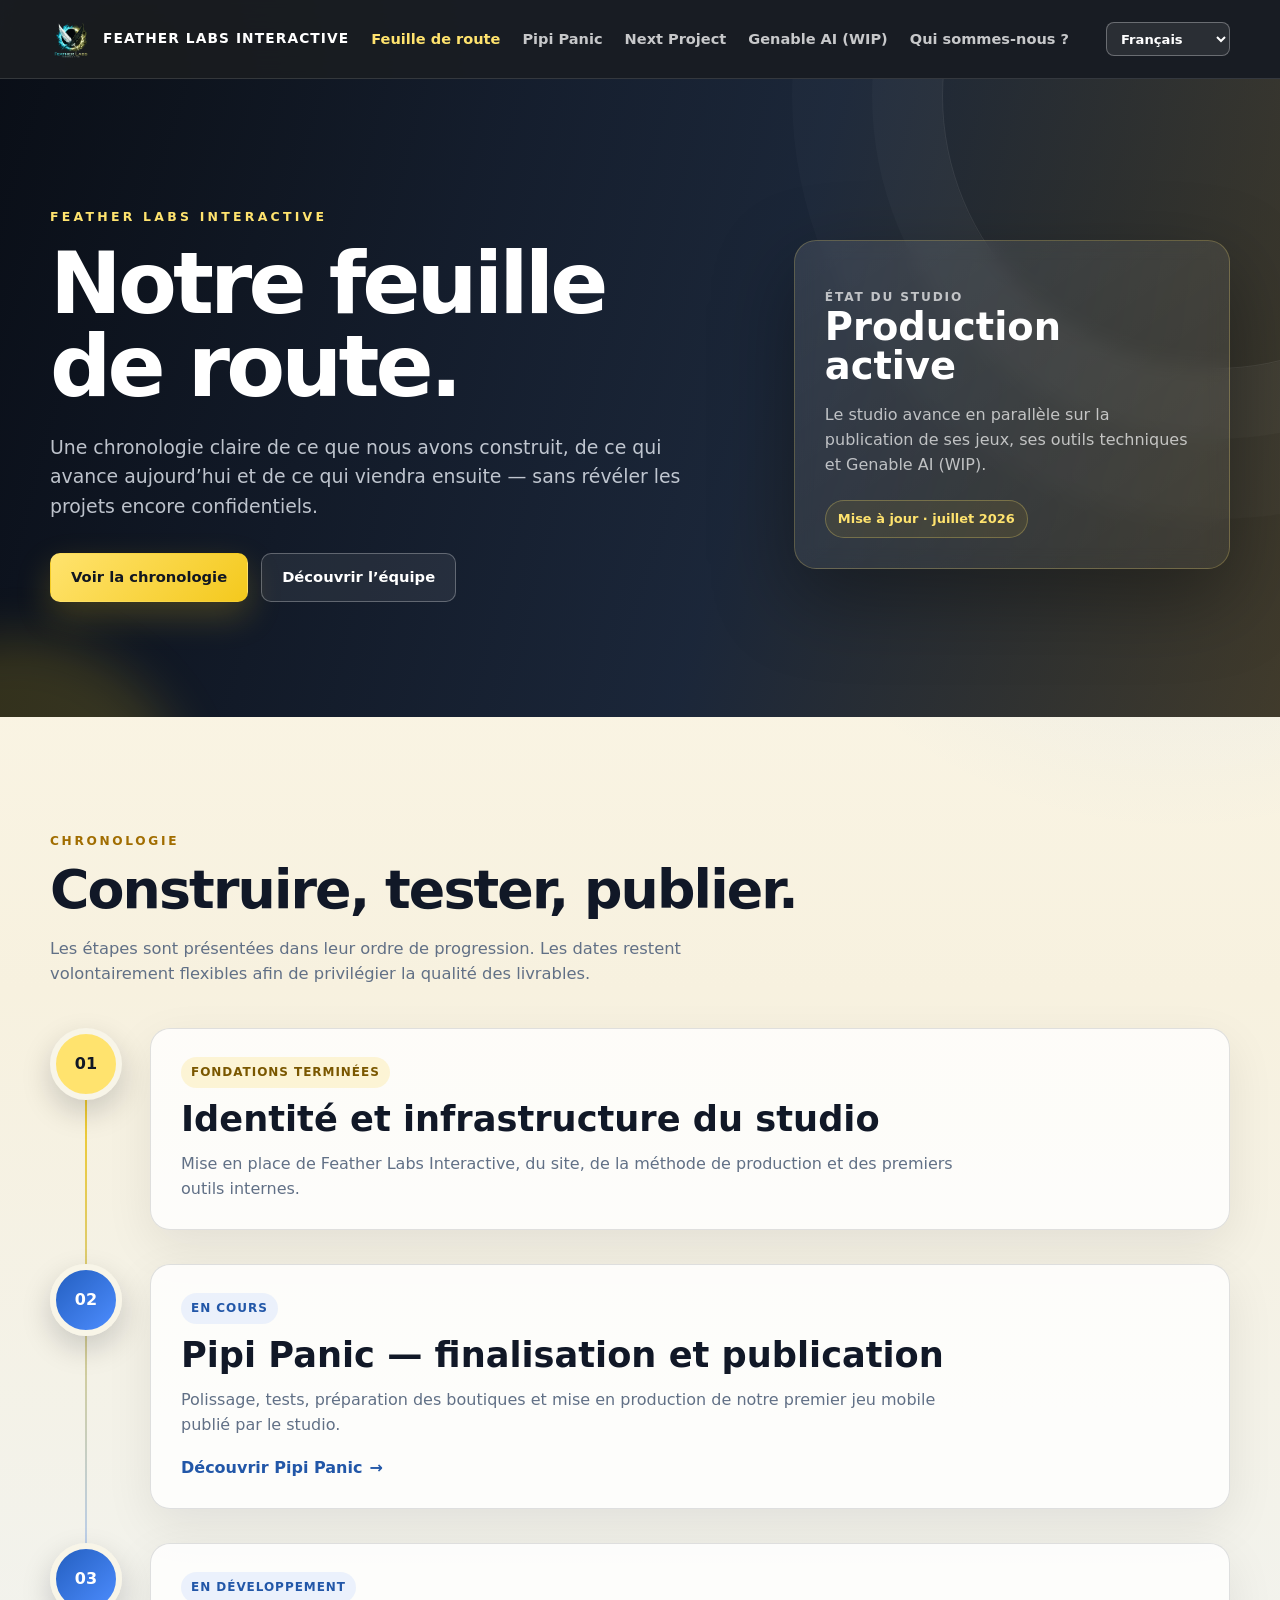
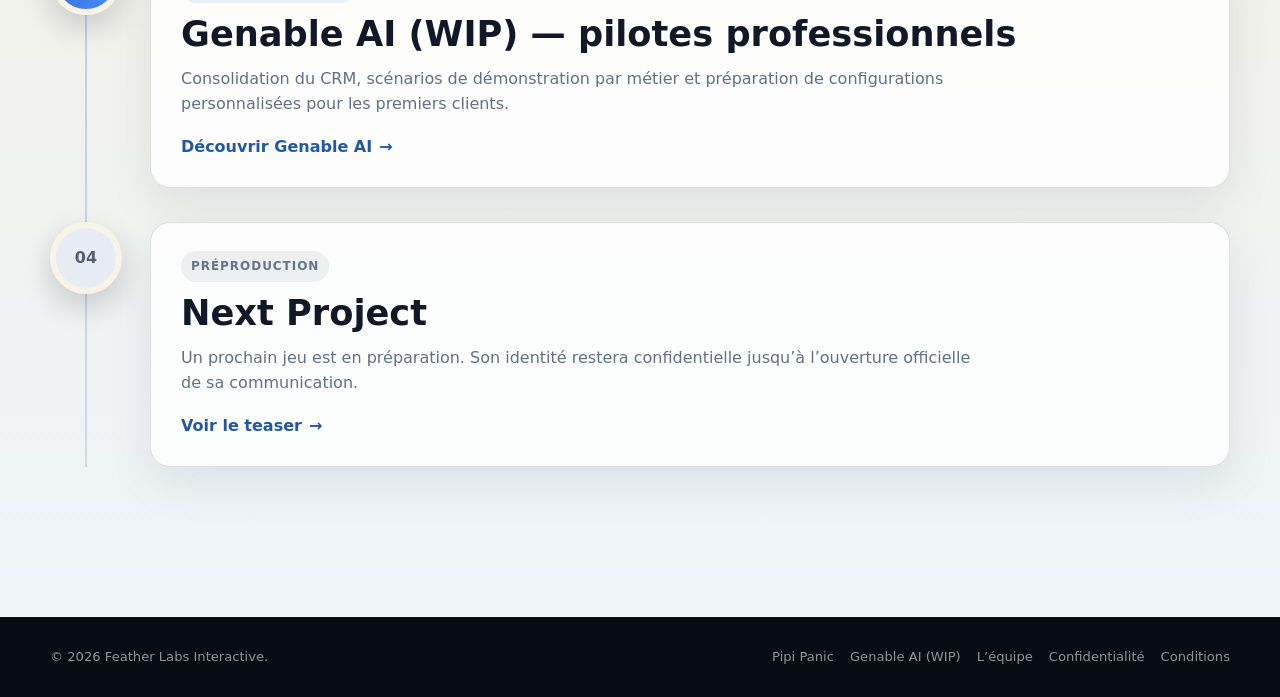
==== index.html @ cbb8f9db "- Update Genable demo - Update website - Add new page" ====
<!DOCTYPE html>
<html lang="fr">
<head>
  <meta charset="utf-8"/>
  <meta name="viewport" content="width=device-width, initial-scale=1"/>
  <meta name="theme-color" content="#070b14"/>
  <meta name="description" content="La feuille de route de Feather Labs Interactive : projets publiés, travaux en cours et prochaines étapes."/>
  <title>Feuille de route — Feather Labs Interactive</title>
  <link rel="stylesheet" href="studio-pages.css"/>
</head>
<body data-page="roadmap">
<header class="site-header">
  <div class="container header-inner">
    <a class="brand" href="index.html" aria-label="Feather Labs Interactive — accueil">
      <img class="brand-mark" src="assets/feather-labs/brand-mark.webp" alt=""/>
      <span>Feather Labs Interactive</span>
    </a>
    <nav class="nav" aria-label="Navigation principale">
  <a href="index.html" data-nav-roadmap aria-current="page">Feuille de route</a>
  <a href="pipi-panic.html#pipi-panic">Pipi Panic</a>
  <a href="next-project.html" data-nav-project>Next Project</a>
  <a href="genable-ai.html" data-nav-genable>Genable AI (WIP)</a>
  <a href="about.html" data-nav-team>Qui sommes-nous ?</a>
</nav>
  </div>
</header>
<main>
  <section class="page-hero roadmap-hero">
    <div class="container hero-layout">
      <div>
        <p class="eyebrow" data-i18n="kicker">Feather Labs Interactive</p>
        <h1 data-i18n="heroTitle">Notre feuille de route.</h1>
        <p class="hero-copy" data-i18n="heroCopy">Une chronologie claire de ce que nous avons construit, de ce qui avance aujourd’hui et de ce qui viendra ensuite — sans révéler les projets encore confidentiels.</p>
        <div class="hero-actions">
          <a class="button button-primary" href="#chronologie" data-i18n="viewTimeline">Voir la chronologie</a>
          <a class="button button-secondary" href="about.html" data-i18n="meetTeam">Découvrir l’équipe</a>
        </div>
      </div>
      <aside class="hero-panel roadmap-summary">
        <p class="hero-panel-label" data-i18n="statusLabel">État du studio</p>
        <strong data-i18n="statusTitle">Production active</strong>
        <p data-i18n="statusCopy">Le studio avance en parallèle sur la publication de ses jeux, ses outils techniques et Genable AI (WIP).</p>
        <span class="hero-badge" data-i18n="updated">Mise à jour · juillet 2026</span>
      </aside>
    </div>
  </section>

  <section class="section" id="chronologie">
    <div class="container">
      <div class="section-heading">
        <p class="section-kicker" data-i18n="timelineKicker">Chronologie</p>
        <h2 class="section-title" data-i18n="timelineTitle">Construire, tester, publier.</h2>
        <p class="section-text" data-i18n="timelineIntro">Les étapes sont présentées dans leur ordre de progression. Les dates restent volontairement flexibles afin de privilégier la qualité des livrables.</p>
      </div>
      <ol class="roadmap-timeline">
        <li class="roadmap-item is-complete">
          <div class="roadmap-marker" aria-hidden="true"><span>01</span></div>
          <article class="roadmap-card">
            <span class="roadmap-status" data-i18n="phase1Status">Fondations terminées</span>
            <h3 data-i18n="phase1Title">Identité et infrastructure du studio</h3>
            <p data-i18n="phase1Copy">Mise en place de Feather Labs Interactive, du site, de la méthode de production et des premiers outils internes.</p>
          </article>
        </li>
        <li class="roadmap-item is-active">
          <div class="roadmap-marker" aria-hidden="true"><span>02</span></div>
          <article class="roadmap-card">
            <span class="roadmap-status" data-i18n="phase2Status">En cours</span>
            <h3 data-i18n="phase2Title">Pipi Panic — finalisation et publication</h3>
            <p data-i18n="phase2Copy">Polissage, tests, préparation des boutiques et mise en production de notre premier jeu mobile publié par le studio.</p>
            <a class="roadmap-link" href="pipi-panic.html" data-i18n="discoverPipi">Découvrir Pipi Panic</a>
          </article>
        </li>
        <li class="roadmap-item is-active">
          <div class="roadmap-marker" aria-hidden="true"><span>03</span></div>
          <article class="roadmap-card">
            <span class="roadmap-status" data-i18n="phase3Status">En développement</span>
            <h3 data-i18n="phase3Title">Genable AI (WIP) — pilotes professionnels</h3>
            <p data-i18n="phase3Copy">Consolidation du CRM, scénarios de démonstration par métier et préparation de configurations personnalisées pour les premiers clients.</p>
            <a class="roadmap-link" href="genable-ai.html" data-i18n="discoverGenable">Découvrir Genable AI</a>
          </article>
        </li>
        <li class="roadmap-item is-planned">
          <div class="roadmap-marker" aria-hidden="true"><span>04</span></div>
          <article class="roadmap-card">
            <span class="roadmap-status" data-i18n="phase4Status">Préproduction</span>
            <h3 data-i18n="phase4Title">Next Project</h3>
            <p data-i18n="phase4Copy">Un prochain jeu est en préparation. Son identité restera confidentielle jusqu’à l’ouverture officielle de sa communication.</p>
            <a class="roadmap-link" href="next-project.html" data-i18n="seeTeaser">Voir le teaser</a>
          </article>
        </li>
      </ol>
    </div>
  </section>
</main>
<footer class="site-footer">
  <div class="container footer-inner">
    <p>© 2026 Feather Labs Interactive.</p>
    <nav class="footer-links" aria-label="Navigation de pied de page">
      <a href="pipi-panic.html">Pipi Panic</a>
      <a href="genable-ai.html">Genable AI (WIP)</a>
      <a href="about.html" data-i18n="team">L’équipe</a>
      <a href="privacy.html" data-i18n="privacy">Confidentialité</a>
      <a href="terms.html" data-i18n="terms">Conditions</a>
    </nav>
  </div>
</footer>
<script defer src="translations-base.js?v=20260720-roadmap-v1"></script>
<script defer src="translations-pages.js?v=20260720-roadmap-v1"></script>
<script defer src="i18n.js?v=20260720-roadmap-v1"></script>
</body>
</html>
---- studio-pages.css ----
:root {
  --ink: #111827;
  --ink-deep: #070b14;
  --paper: #f8f5e8;
  --cream: #fffaf0;
  --yellow: #f4c91d;
  --yellow-light: #ffe36e;
  --blue: #4d8dff;
  --blue-light: #8bbaff;
  --muted: #617086;
  --line: rgba(16, 23, 37, .13);
  --shadow: 0 24px 70px rgba(6, 12, 26, .16);
}

* { box-sizing: border-box; }
html { scroll-behavior: smooth; }
body {
  margin: 0;
  color: var(--ink);
  background:
    radial-gradient(circle at 10% 3%, rgba(255, 227, 110, .58), transparent 23rem),
    radial-gradient(circle at 92% 16%, rgba(77, 141, 255, .13), transparent 29rem),
    linear-gradient(180deg, #fffbed 0%, #f7f1df 43%, #edf4fb 100%);
  font-family: Inter, ui-sans-serif, system-ui, -apple-system, BlinkMacSystemFont, "Segoe UI", sans-serif;
  line-height: 1.55;
}
img { display: block; max-width: 100%; }
a { color: inherit; text-decoration: none; }
button, input, textarea { font: inherit; }
.container { width: min(1180px, calc(100% - 40px)); margin: 0 auto; }

.site-header {
  position: sticky;
  top: 0;
  z-index: 30;
  border-bottom: 1px solid rgba(255,255,255,.12);
  background: rgba(7, 11, 20, .93);
  backdrop-filter: blur(16px);
}
.header-inner {
  display: flex;
  align-items: center;
  justify-content: space-between;
  min-height: 78px;
  gap: 22px;
}
.brand {
  display: inline-flex;
  align-items: center;
  gap: 11px;
  flex: 0 0 auto;
  color: #fff;
  font-size: .86rem;
  font-weight: 850;
  letter-spacing: .08em;
  text-transform: uppercase;
}
.brand-mark { width: 42px; height: 42px; object-fit: contain; }
.nav {
  display: flex;
  align-items: center;
  justify-content: flex-end;
  gap: 22px;
  color: rgba(255,255,255,.76);
  font-size: .91rem;
  font-weight: 730;
}
.nav a { transition: color .18s ease; }
.nav a:hover, .nav a[aria-current="page"] { color: var(--yellow-light); }

.page-hero {
  position: relative;
  overflow: hidden;
  padding: clamp(78px, 10vw, 142px) 0 clamp(72px, 9vw, 120px);
  color: #fff;
  background:
    linear-gradient(100deg, rgba(7,11,20,.98), rgba(7,11,20,.84) 54%, rgba(15,28,54,.78)),
    radial-gradient(circle at 74% 35%, rgba(77,141,255,.32), transparent 31rem);
}
.page-hero::before,
.page-hero::after {
  position: absolute;
  content: "";
  border-radius: 50%;
  pointer-events: none;
}
.page-hero::before {
  width: 34rem;
  height: 34rem;
  right: -13rem;
  top: -16rem;
  border: 1px solid rgba(255,255,255,.09);
  box-shadow: 0 0 0 70px rgba(255,255,255,.025), 0 0 0 150px rgba(255,255,255,.018);
}
.page-hero::after {
  width: 22rem;
  height: 22rem;
  left: -10rem;
  bottom: -17rem;
  background: rgba(244,201,29,.17);
  filter: blur(25px);
}
.hero-layout {
  position: relative;
  z-index: 1;
  display: grid;
  grid-template-columns: minmax(0, 1.08fr) minmax(300px, .72fr);
  align-items: center;
  gap: clamp(38px, 7vw, 92px);
}
.eyebrow {
  margin: 0 0 16px;
  color: var(--yellow-light);
  font-size: .78rem;
  font-weight: 850;
  letter-spacing: .26em;
  text-transform: uppercase;
}
.page-hero h1 {
  max-width: 820px;
  margin: 0;
  font-size: clamp(2.8rem, 6.7vw, 6.4rem);
  font-weight: 900;
  line-height: .96;
  letter-spacing: -.045em;
}
.hero-copy {
  max-width: 720px;
  margin: 26px 0 0;
  color: rgba(242,247,255,.77);
  font-size: clamp(1rem, 1.8vw, 1.18rem);
}
.hero-actions { display: flex; flex-wrap: wrap; gap: 13px; margin-top: 32px; }
.button {
  display: inline-flex;
  align-items: center;
  justify-content: center;
  gap: 9px;
  min-height: 48px;
  padding: 12px 20px;
  border: 1px solid transparent;
  border-radius: 10px;
  font-size: .92rem;
  font-weight: 820;
  transition: transform .18s ease, border-color .18s ease, background .18s ease;
}
.button:hover { transform: translateY(-2px); }
.button-primary { color: #121721; background: linear-gradient(135deg, var(--yellow-light), var(--yellow)); box-shadow: 0 14px 34px rgba(244,201,29,.22); }
.button-secondary { color: #fff; border-color: rgba(255,255,255,.28); background: rgba(255,255,255,.07); }
.hero-panel {
  position: relative;
  padding: 30px;
  border: 1px solid rgba(255,255,255,.16);
  border-radius: 22px;
  background: linear-gradient(145deg, rgba(255,255,255,.105), rgba(255,255,255,.035));
  box-shadow: 0 28px 80px rgba(0,0,0,.34);
  backdrop-filter: blur(10px);
}
.hero-panel-label { margin: 0 0 10px; color: rgba(255,255,255,.58); font-size: .76rem; font-weight: 800; letter-spacing: .15em; text-transform: uppercase; }
.hero-panel strong { display: block; font-size: clamp(1.65rem, 3vw, 2.6rem); line-height: 1.04; }
.hero-panel p { margin: 17px 0 0; color: rgba(255,255,255,.69); }
.hero-badge {
  display: inline-flex;
  align-items: center;
  gap: 8px;
  margin-top: 22px;
  padding: 8px 12px;
  border: 1px solid rgba(255,227,110,.27);
  border-radius: 999px;
  color: var(--yellow-light);
  background: rgba(244,201,29,.08);
  font-size: .81rem;
  font-weight: 800;
}

.section { padding: clamp(70px, 9vw, 118px) 0; }
.section-compact { padding: clamp(58px, 7vw, 88px) 0; }
.section-dark { color: #fff; background: var(--ink-deep); }
.section-blue { color: #fff; background: linear-gradient(135deg, #091329, #102b56); }
.section-heading { max-width: 760px; margin-bottom: 42px; }
.section-kicker { margin: 0 0 12px; color: #a16d00; font-size: .76rem; font-weight: 850; letter-spacing: .22em; text-transform: uppercase; }
.section-dark .section-kicker, .section-blue .section-kicker { color: var(--yellow-light); }
.section-title { margin: 0; font-size: clamp(2rem, 4.2vw, 4rem); line-height: 1.02; letter-spacing: -.035em; }
.section-text { max-width: 720px; margin: 18px 0 0; color: var(--muted); font-size: 1.02rem; }
.section-dark .section-text, .section-blue .section-text { color: rgba(238,245,255,.68); }

.people-grid { display: grid; grid-template-columns: repeat(2, minmax(0,1fr)); gap: 24px; }
.person-card {
  position: relative;
  overflow: hidden;
  min-height: 480px;
  padding: clamp(28px, 4vw, 44px);
  border: 1px solid var(--line);
  border-radius: 22px;
  background: rgba(255,255,255,.77);
  box-shadow: var(--shadow);
}
.person-card::after {
  position: absolute;
  right: -70px;
  bottom: -90px;
  width: 230px;
  height: 230px;
  content: "";
  border-radius: 50%;
  background: radial-gradient(circle, rgba(77,141,255,.18), transparent 68%);
}
.person-card:nth-child(2)::after { background: radial-gradient(circle, rgba(244,201,29,.24), transparent 68%); }
.person-monogram {
  display: grid;
  place-items: center;
  width: 82px;
  height: 82px;
  margin-bottom: 30px;
  border-radius: 22px;
  color: #fff;
  background: linear-gradient(135deg, #101725, #345aa1);
  box-shadow: 0 16px 38px rgba(16,23,37,.22);
  font-size: 2.1rem;
  font-weight: 900;
}
.person-card:nth-child(2) .person-monogram { color: #111827; background: linear-gradient(135deg, #ffe77f, #f4c91d); }
.person-role { margin: 0 0 10px; color: #66758d; font-size: .78rem; font-weight: 850; letter-spacing: .15em; text-transform: uppercase; }
.person-card h2 { margin: 0; font-size: clamp(2rem, 4vw, 3.2rem); line-height: 1; }
.person-card > p:not(.person-role) { position: relative; z-index: 1; margin: 21px 0 0; color: #526076; }
.tag-list { position: relative; z-index: 1; display: flex; flex-wrap: wrap; gap: 8px; margin: 26px 0 0; padding: 0; list-style: none; }
.tag-list li { padding: 7px 10px; border: 1px solid rgba(16,23,37,.11); border-radius: 999px; background: rgba(255,255,255,.72); font-size: .78rem; font-weight: 760; }
.social-row { position: absolute; z-index: 2; right: 38px; bottom: 38px; left: 38px; display: flex; flex-wrap: wrap; gap: 9px; }
.social-link { padding: 8px 11px; border: 1px solid rgba(16,23,37,.13); border-radius: 9px; background: rgba(255,255,255,.76); font-size: .78rem; font-weight: 780; transition: transform .18s ease, background .18s ease; }
.social-link:hover { transform: translateY(-2px); background: #fff; }

.value-grid, .feature-grid { display: grid; grid-template-columns: repeat(3, minmax(0,1fr)); gap: 18px; }
.value-card, .feature-card {
  padding: 26px;
  border: 1px solid rgba(255,255,255,.11);
  border-radius: 17px;
  background: rgba(255,255,255,.055);
}
.value-index, .feature-icon {
  display: inline-grid;
  place-items: center;
  width: 40px;
  height: 40px;
  margin-bottom: 18px;
  border-radius: 11px;
  color: var(--yellow-light);
  background: rgba(244,201,29,.1);
  font-weight: 900;
}
.value-card h3, .feature-card h3 { margin: 0 0 10px; font-size: 1.13rem; }
.value-card p, .feature-card p { margin: 0; color: rgba(238,245,255,.65); font-size: .92rem; }

.genable-hero {
  background:
    linear-gradient(105deg, rgba(5,12,27,.98), rgba(8,23,49,.93) 58%, rgba(8,29,63,.86)),
    radial-gradient(circle at 78% 36%, rgba(67,139,255,.45), transparent 32rem);
}
.genable-mark { display: inline-flex; align-items: center; gap: 10px; margin-bottom: 20px; color: #b7d4ff; font-size: .88rem; font-weight: 850; letter-spacing: .12em; text-transform: uppercase; }
.genable-mark svg { width: 26px; height: 26px; }
.price-panel { border-color: rgba(117,174,255,.29); background: linear-gradient(145deg, rgba(54,116,221,.18), rgba(255,255,255,.04)); }
.price-panel .price { display: block; margin-top: 8px; color: #fff; font-size: clamp(2.5rem, 5vw, 4.7rem); font-weight: 900; line-height: .95; }
.price-panel .price small { font-size: .28em; color: rgba(255,255,255,.58); letter-spacing: .05em; text-transform: uppercase; }
.feature-grid { grid-template-columns: repeat(3, minmax(0,1fr)); }
.feature-card { color: var(--ink); border-color: var(--line); background: rgba(255,255,255,.79); box-shadow: 0 16px 45px rgba(7,13,28,.08); }
.feature-card .feature-icon { color: #2257a8; background: rgba(77,141,255,.1); }
.feature-card p { color: var(--muted); }
.process-grid { display: grid; grid-template-columns: repeat(3,minmax(0,1fr)); gap: 18px; counter-reset: process; }
.process-step { position: relative; padding: 28px; border: 1px solid rgba(255,255,255,.12); border-radius: 17px; background: rgba(255,255,255,.055); counter-increment: process; }
.process-step::before { content: "0" counter(process); display: block; margin-bottom: 24px; color: var(--yellow-light); font-size: 1.6rem; font-weight: 900; }
.process-step h3 { margin: 0 0 9px; }
.process-step p { margin: 0; color: rgba(238,245,255,.66); }
.access-box { display: grid; grid-template-columns: 1fr auto; align-items: center; gap: 36px; padding: clamp(30px,5vw,58px); border: 1px solid rgba(20,56,111,.18); border-radius: 24px; background: linear-gradient(135deg, rgba(255,255,255,.86), rgba(235,243,255,.76)); box-shadow: var(--shadow); }
.access-box h2 { margin: 0; font-size: clamp(2rem,4vw,3.7rem); line-height: 1; }
.access-box p { max-width: 690px; margin: 16px 0 0; color: var(--muted); }
.access-actions { display: flex; flex-direction: column; gap: 10px; min-width: 210px; }
.access-actions .button-secondary { color: var(--ink); border-color: rgba(16,23,37,.18); background: rgba(255,255,255,.56); }

.site-footer { padding: 30px 0; color: rgba(255,255,255,.56); background: #070b14; font-size: .82rem; }
.footer-inner { display: flex; align-items: center; justify-content: space-between; gap: 20px; }
.footer-inner p { margin: 0; }
.footer-links { display: flex; flex-wrap: wrap; gap: 16px; }
.footer-links a:hover { color: #fff; }
.sr-only { position: absolute; width: 1px; height: 1px; padding: 0; margin: -1px; overflow: hidden; clip: rect(0,0,0,0); white-space: nowrap; border: 0; }

@media (max-width: 980px) {
  .nav { gap: 15px; font-size: .82rem; }
  .hero-layout { grid-template-columns: 1fr; }
  .hero-panel { max-width: 630px; }
  .value-grid, .feature-grid, .process-grid { grid-template-columns: repeat(2,minmax(0,1fr)); }
  .access-box { grid-template-columns: 1fr; }
  .access-actions { flex-direction: row; min-width: 0; }
}
@media (max-width: 760px) {
  .nav { display: none; }
  .people-grid { grid-template-columns: 1fr; }
  .person-card { min-height: 455px; }
  .value-grid, .feature-grid, .process-grid { grid-template-columns: 1fr; }
  .footer-inner { align-items: flex-start; flex-direction: column; }
}
@media (max-width: 540px) {
  .container { width: min(100% - 28px, 1180px); }
  .header-inner { min-height: 70px; }
  .brand { font-size: .7rem; }
  .brand-mark { width: 36px; height: 36px; }
  .page-hero { padding-top: 68px; }
  .page-hero h1 { font-size: clamp(2.45rem, 14vw, 4.2rem); }
  .hero-actions, .access-actions { flex-direction: column; align-items: stretch; }
  .button { width: 100%; }
  .person-card { padding: 26px 22px 130px; }
  .social-row { right: 22px; bottom: 25px; left: 22px; }
}


/* Roadmap, team avatars and demo presets — July 2026 */
.roadmap-hero {
  background:
    linear-gradient(105deg, rgba(5,10,20,.98), rgba(8,21,43,.92) 58%, rgba(30,24,9,.84)),
    radial-gradient(circle at 80% 34%, rgba(244,201,29,.24), transparent 32rem);
}
.roadmap-summary { border-color: rgba(255,227,110,.24); }
.roadmap-timeline { position: relative; display: grid; gap: 0; margin: 0; padding: 0; list-style: none; }
.roadmap-timeline::before { position: absolute; top: 34px; bottom: 34px; left: 35px; width: 2px; content: ""; background: linear-gradient(var(--yellow), rgba(77,141,255,.35), rgba(16,23,37,.12)); }
.roadmap-item { position: relative; display: grid; grid-template-columns: 72px minmax(0,1fr); gap: 28px; padding: 0 0 34px; }
.roadmap-marker { position: relative; z-index: 2; display: grid; place-items: center; width: 72px; height: 72px; border: 6px solid var(--paper); border-radius: 50%; color: #fff; background: #1c2d4a; box-shadow: 0 12px 30px rgba(7,13,28,.18); font-weight: 900; }
.roadmap-item.is-complete .roadmap-marker { color: #101725; background: var(--yellow-light); }
.roadmap-item.is-active .roadmap-marker { background: linear-gradient(135deg, #245fc0, #4d8dff); }
.roadmap-item.is-planned .roadmap-marker { color: #526076; background: #e8edf5; }
.roadmap-card { padding: 28px 30px; border: 1px solid var(--line); border-radius: 20px; background: rgba(255,255,255,.80); box-shadow: 0 16px 48px rgba(7,13,28,.08); }
.roadmap-status { display: inline-flex; margin-bottom: 12px; padding: 6px 10px; border-radius: 999px; color: #2257a8; background: rgba(77,141,255,.10); font-size: .75rem; font-weight: 850; letter-spacing: .08em; text-transform: uppercase; }
.is-complete .roadmap-status { color: #7a5700; background: rgba(244,201,29,.16); }
.is-planned .roadmap-status { color: #66758d; background: rgba(16,23,37,.06); }
.roadmap-card h3 { margin: 0; font-size: clamp(1.35rem, 2.8vw, 2.2rem); line-height: 1.08; }
.roadmap-card p { max-width: 790px; margin: 14px 0 0; color: var(--muted); }
.roadmap-link { display: inline-flex; margin-top: 18px; color: #2257a8; font-weight: 850; }
.roadmap-link::after { margin-left: 7px; content: "→"; }

.person-card { min-height: 680px; padding-bottom: 112px; }
.person-avatar { position: relative; display: grid; place-items: center; overflow: hidden; width: 104px; height: 104px; margin-bottom: 28px; border: 5px solid rgba(255,255,255,.9); border-radius: 28px; color: #fff; background: linear-gradient(135deg, #101725, #345aa1); box-shadow: 0 16px 38px rgba(16,23,37,.22); }
.person-avatar-ninja { color: #111827; background: linear-gradient(135deg, #ffe77f, #f4c91d); }
.person-avatar img { position: absolute; inset: 0; width: 100%; height: 100%; object-fit: cover; }
.avatar-fallback { font-size: 2.3rem; font-weight: 900; }
.channel-positioning { position: relative; z-index: 1; margin-top: 20px; padding: 16px 17px; border: 1px solid rgba(16,23,37,.10); border-radius: 14px; background: rgba(245,248,253,.78); }
.channel-positioning strong { color: #66758d; font-size: .72rem; font-weight: 850; letter-spacing: .11em; text-transform: uppercase; }
.channel-positioning p { margin: 8px 0 0; color: #526076; font-size: .9rem; }
.social-link { display: inline-flex; align-items: center; gap: 7px; }
.social-link svg { width: 17px; height: 17px; flex: 0 0 auto; }
.social-youtube:hover { color: #e62117; }
.social-x:hover { color: #000; }
.social-tiktok:hover { color: #111827; }
.social-discord:hover { color: #5865f2; }
.social-twitch:hover { color: #9146ff; }
.social-tipeee:hover { color: #d69d00; }
.avatar-credit { margin: 18px 0 0; color: #7c8799; font-size: .72rem; text-align: right; }
.avatar-credit a { text-decoration: underline; text-underline-offset: 3px; }

.demo-preset-section { background: linear-gradient(180deg, rgba(232,241,255,.65), rgba(255,255,255,.36)); }
.demo-preset-layout { display: grid; grid-template-columns: minmax(0,1fr) minmax(340px,.82fr); align-items: center; gap: clamp(30px,6vw,76px); }
.demo-preset-layout .section-heading { margin-bottom: 0; }
.preset-actions { display: grid; grid-template-columns: repeat(2,minmax(0,1fr)); gap: 14px; }
.preset-card { display: flex; min-height: 190px; flex-direction: column; justify-content: flex-end; padding: 24px; border: 1px solid rgba(20,56,111,.14); border-radius: 19px; background: rgba(255,255,255,.82); box-shadow: 0 16px 42px rgba(7,13,28,.08); transition: transform .18s ease, border-color .18s ease; }
.preset-card:hover { transform: translateY(-3px); border-color: rgba(34,87,168,.38); }
.preset-icon { display: grid; place-items: center; width: 44px; height: 44px; margin-bottom: auto; border-radius: 12px; color: #2257a8; background: rgba(77,141,255,.11); font-size: 1.3rem; font-weight: 900; }
.preset-card strong { font-size: 1.25rem; }
.preset-card small { margin-top: 7px; color: var(--muted); line-height: 1.4; }

@media (max-width: 980px) {
  .demo-preset-layout { grid-template-columns: 1fr; }
  .preset-actions { max-width: 680px; }
}
@media (max-width: 760px) {
  .person-card { min-height: 0; padding-bottom: 130px; }
}
@media (max-width: 620px) {
  .roadmap-timeline::before { left: 25px; }
  .roadmap-item { grid-template-columns: 52px minmax(0,1fr); gap: 16px; }
  .roadmap-marker { width: 52px; height: 52px; border-width: 4px; font-size: .78rem; }
  .roadmap-card { padding: 22px 20px; }
  .preset-actions { grid-template-columns: 1fr; }
  .preset-card { min-height: 150px; }
}
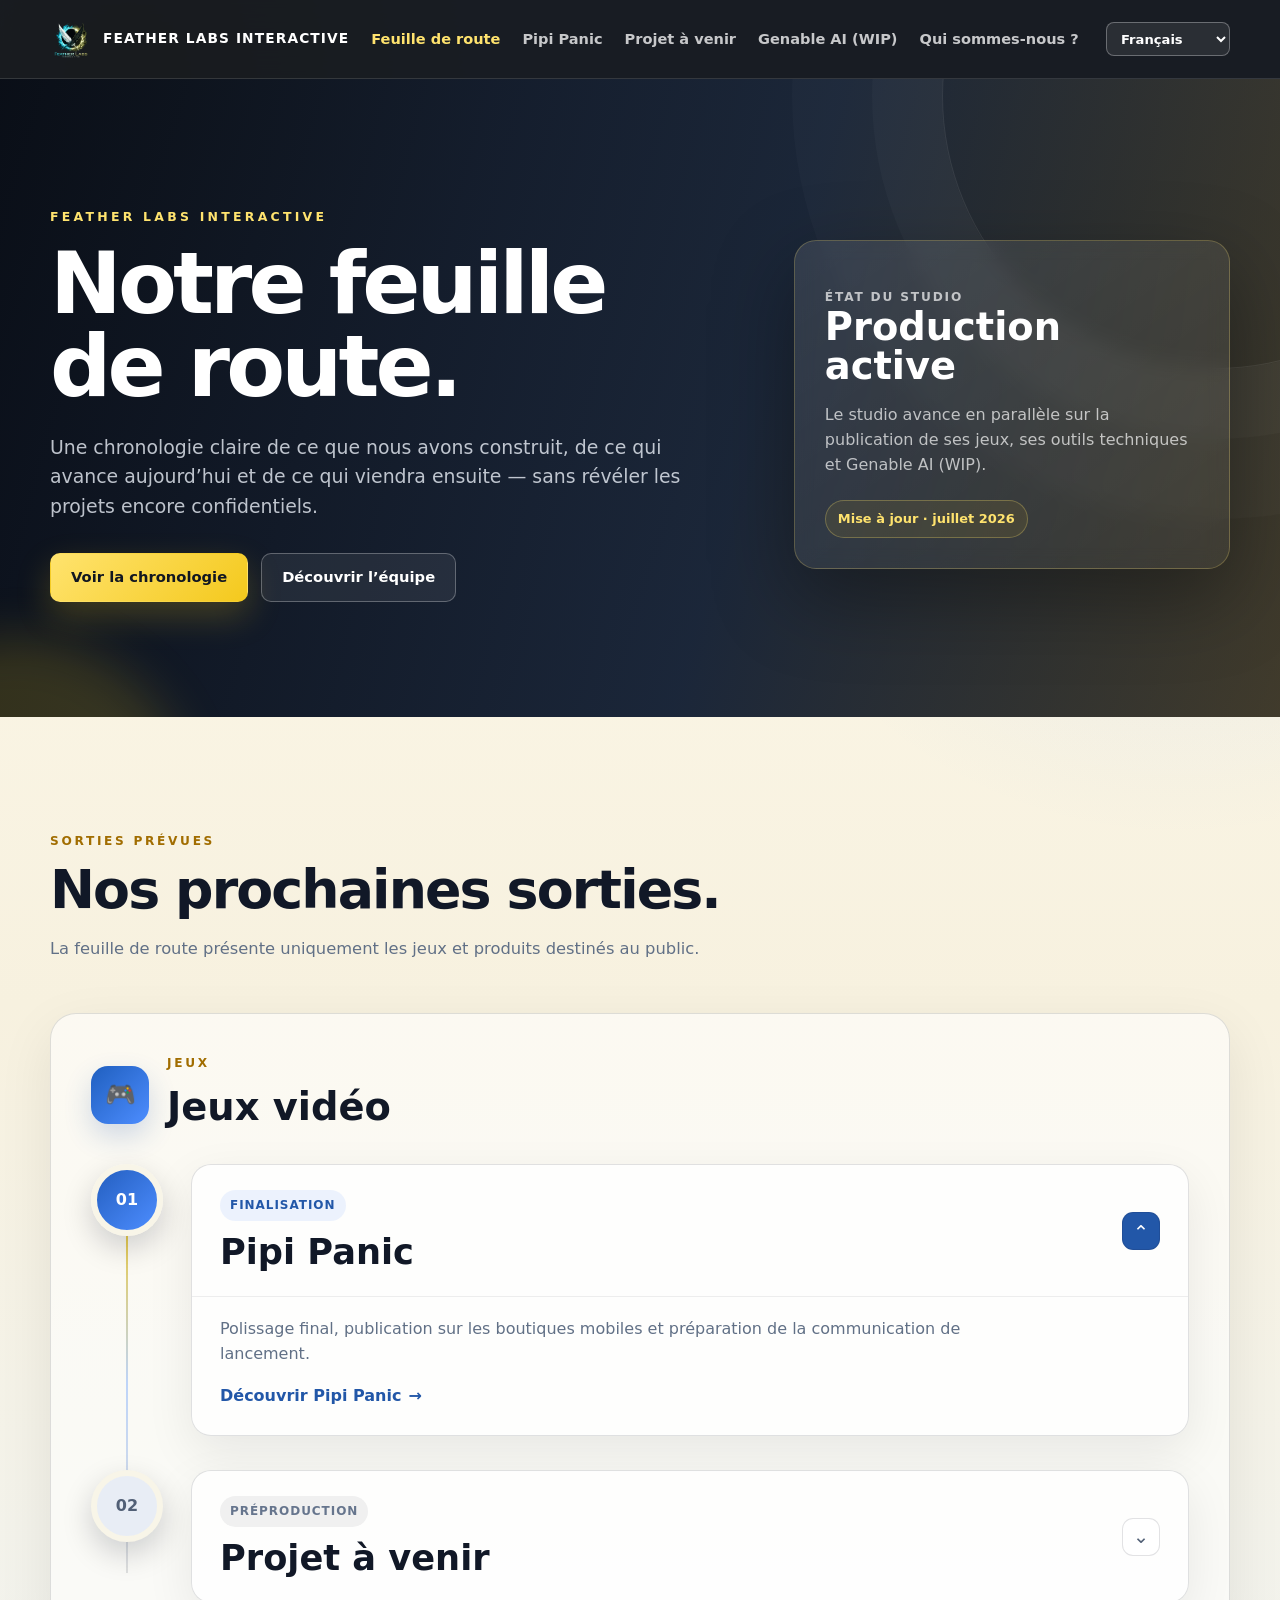
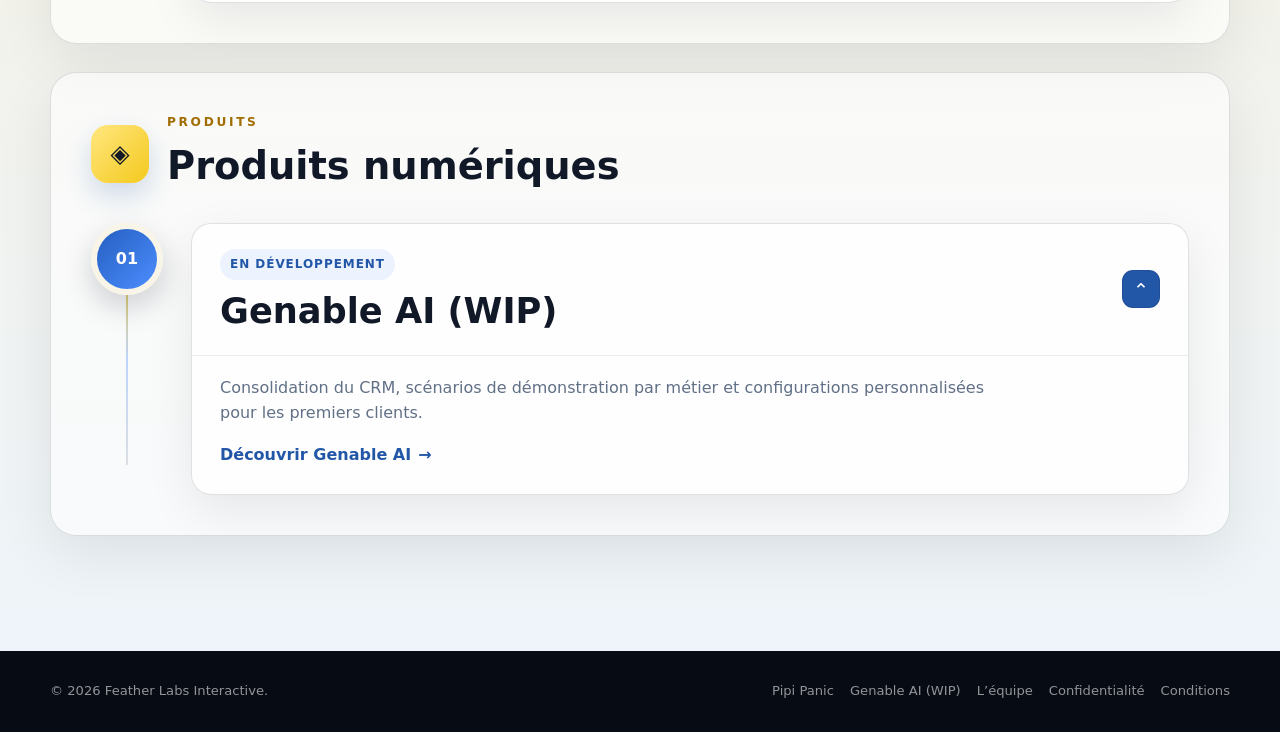
==== commit f9efb087: "-Improve UI" ====
--- a/index.html
+++ b/index.html
@@ -1,111 +1,328 @@
 <!DOCTYPE html>
+
 <html lang="fr">
 <head>
-  <meta charset="utf-8"/>
-  <meta name="viewport" content="width=device-width, initial-scale=1"/>
-  <meta name="theme-color" content="#070b14"/>
-  <meta name="description" content="La feuille de route de Feather Labs Interactive : projets publiés, travaux en cours et prochaines étapes."/>
-  <title>Feuille de route — Feather Labs Interactive</title>
-  <link rel="stylesheet" href="studio-pages.css"/>
+<meta charset="utf-8"/>
+<meta content="width=device-width, initial-scale=1" name="viewport"/>
+<meta content="#070b14" name="theme-color"/>
+<meta content="La feuille de route de Feather Labs Interactive : projets publiés, travaux en cours et prochaines étapes." name="description"/>
+<title>Feuille de route — Feather Labs Interactive</title>
+<link href="studio-pages.css" rel="stylesheet"/>
 </head>
 <body data-page="roadmap">
 <header class="site-header">
-  <div class="container header-inner">
-    <a class="brand" href="index.html" aria-label="Feather Labs Interactive — accueil">
-      <img class="brand-mark" src="assets/feather-labs/brand-mark.webp" alt=""/>
-      <span>Feather Labs Interactive</span>
-    </a>
-    <nav class="nav" aria-label="Navigation principale">
-  <a href="index.html" data-nav-roadmap aria-current="page">Feuille de route</a>
-  <a href="pipi-panic.html#pipi-panic">Pipi Panic</a>
-  <a href="next-project.html" data-nav-project>Next Project</a>
-  <a href="genable-ai.html" data-nav-genable>Genable AI (WIP)</a>
-  <a href="about.html" data-nav-team>Qui sommes-nous ?</a>
+<div class="container header-inner">
+<a aria-label="Feather Labs Interactive — accueil" class="brand" href="index.html">
+<img alt="" class="brand-mark" src="assets/feather-labs/brand-mark.webp"/>
+<span>Feather Labs Interactive</span>
+</a>
+<nav aria-label="Navigation principale" class="nav">
+<a aria-current="page" data-nav-roadmap="" href="index.html">Feuille de route</a>
+<a href="pipi-panic.html#pipi-panic">Pipi Panic</a>
+<a data-nav-project="" href="next-project.html">Next Project</a>
+<a data-nav-genable="" href="genable-ai.html">Genable AI (WIP)</a>
+<a data-nav-team="" href="about.html">Qui sommes-nous ?</a>
 </nav>
-  </div>
+</div>
 </header>
 <main>
-  <section class="page-hero roadmap-hero">
-    <div class="container hero-layout">
-      <div>
-        <p class="eyebrow" data-i18n="kicker">Feather Labs Interactive</p>
-        <h1 data-i18n="heroTitle">Notre feuille de route.</h1>
-        <p class="hero-copy" data-i18n="heroCopy">Une chronologie claire de ce que nous avons construit, de ce qui avance aujourd’hui et de ce qui viendra ensuite — sans révéler les projets encore confidentiels.</p>
-        <div class="hero-actions">
-          <a class="button button-primary" href="#chronologie" data-i18n="viewTimeline">Voir la chronologie</a>
-          <a class="button button-secondary" href="about.html" data-i18n="meetTeam">Découvrir l’équipe</a>
-        </div>
-      </div>
-      <aside class="hero-panel roadmap-summary">
-        <p class="hero-panel-label" data-i18n="statusLabel">État du studio</p>
-        <strong data-i18n="statusTitle">Production active</strong>
-        <p data-i18n="statusCopy">Le studio avance en parallèle sur la publication de ses jeux, ses outils techniques et Genable AI (WIP).</p>
-        <span class="hero-badge" data-i18n="updated">Mise à jour · juillet 2026</span>
-      </aside>
-    </div>
-  </section>
-
-  <section class="section" id="chronologie">
-    <div class="container">
-      <div class="section-heading">
-        <p class="section-kicker" data-i18n="timelineKicker">Chronologie</p>
-        <h2 class="section-title" data-i18n="timelineTitle">Construire, tester, publier.</h2>
-        <p class="section-text" data-i18n="timelineIntro">Les étapes sont présentées dans leur ordre de progression. Les dates restent volontairement flexibles afin de privilégier la qualité des livrables.</p>
-      </div>
-      <ol class="roadmap-timeline">
-        <li class="roadmap-item is-complete">
-          <div class="roadmap-marker" aria-hidden="true"><span>01</span></div>
-          <article class="roadmap-card">
-            <span class="roadmap-status" data-i18n="phase1Status">Fondations terminées</span>
-            <h3 data-i18n="phase1Title">Identité et infrastructure du studio</h3>
-            <p data-i18n="phase1Copy">Mise en place de Feather Labs Interactive, du site, de la méthode de production et des premiers outils internes.</p>
-          </article>
-        </li>
-        <li class="roadmap-item is-active">
-          <div class="roadmap-marker" aria-hidden="true"><span>02</span></div>
-          <article class="roadmap-card">
-            <span class="roadmap-status" data-i18n="phase2Status">En cours</span>
-            <h3 data-i18n="phase2Title">Pipi Panic — finalisation et publication</h3>
-            <p data-i18n="phase2Copy">Polissage, tests, préparation des boutiques et mise en production de notre premier jeu mobile publié par le studio.</p>
-            <a class="roadmap-link" href="pipi-panic.html" data-i18n="discoverPipi">Découvrir Pipi Panic</a>
-          </article>
-        </li>
-        <li class="roadmap-item is-active">
-          <div class="roadmap-marker" aria-hidden="true"><span>03</span></div>
-          <article class="roadmap-card">
-            <span class="roadmap-status" data-i18n="phase3Status">En développement</span>
-            <h3 data-i18n="phase3Title">Genable AI (WIP) — pilotes professionnels</h3>
-            <p data-i18n="phase3Copy">Consolidation du CRM, scénarios de démonstration par métier et préparation de configurations personnalisées pour les premiers clients.</p>
-            <a class="roadmap-link" href="genable-ai.html" data-i18n="discoverGenable">Découvrir Genable AI</a>
-          </article>
-        </li>
-        <li class="roadmap-item is-planned">
-          <div class="roadmap-marker" aria-hidden="true"><span>04</span></div>
-          <article class="roadmap-card">
-            <span class="roadmap-status" data-i18n="phase4Status">Préproduction</span>
-            <h3 data-i18n="phase4Title">Next Project</h3>
-            <p data-i18n="phase4Copy">Un prochain jeu est en préparation. Son identité restera confidentielle jusqu’à l’ouverture officielle de sa communication.</p>
-            <a class="roadmap-link" href="next-project.html" data-i18n="seeTeaser">Voir le teaser</a>
-          </article>
-        </li>
-      </ol>
-    </div>
-  </section>
+<section class="page-hero roadmap-hero">
+<div class="container hero-layout">
+<div>
+<p class="eyebrow" data-i18n="kicker">Feather Labs Interactive</p>
+<h1 data-i18n="heroTitle">Notre feuille de route.</h1>
+<p class="hero-copy" data-i18n="heroCopy">Une chronologie claire de ce que nous avons construit, de ce qui
+            avance aujourd’hui et de ce qui viendra ensuite — sans révéler les projets encore confidentiels.</p>
+<div class="hero-actions">
+<a class="button button-primary" data-i18n="viewTimeline" href="#chronologie">Voir la chronologie</a>
+<a class="button button-secondary" data-i18n="meetTeam" href="about.html">Découvrir l’équipe</a>
+</div>
+</div>
+<aside class="hero-panel roadmap-summary">
+<p class="hero-panel-label" data-i18n="statusLabel">État du studio</p>
+<strong data-i18n="statusTitle">Production active</strong>
+<p data-i18n="statusCopy">Le studio avance en parallèle sur la publication de ses jeux, ses outils techniques
+            et Genable AI (WIP).</p>
+<span class="hero-badge" data-i18n="updated">Mise à jour · juillet 2026</span>
+</aside>
+</div>
+</section>
+<section class="section" id="chronologie">
+<div class="container"><div class="section-heading roadmap-main-heading"><p class="section-kicker" data-i18n="timelineKicker">Sorties prévues</p><h2 class="section-title" data-i18n="timelineTitle">Nos prochaines sorties.</h2><p class="section-text" data-i18n="timelineIntro">La feuille de route présente uniquement les jeux et produits destinés au public.</p></div><div class="roadmap-category" data-roadmap-category="games"><div class="roadmap-category-heading"><span aria-hidden="true" class="roadmap-category-icon">🎮</span><div><p class="section-kicker" data-i18n="gamesKicker">Jeux</p><h3 data-i18n="gamesTitle">Jeux vidéo</h3></div></div><ol class="roadmap-timeline roadmap-timeline-compact"><li class="roadmap-item is-active" data-roadmap-status="active"><div aria-hidden="true" class="roadmap-marker"><span>01</span></div><article class="roadmap-card"><button aria-controls="roadmap-pipi" aria-expanded="true" class="roadmap-toggle" type="button"><span class="roadmap-toggle-content"><span class="roadmap-status" data-i18n="pipiStatus">Finalisation</span><h3>Pipi Panic</h3></span><span aria-hidden="true" class="roadmap-chevron">⌄</span></button><div class="roadmap-details" id="roadmap-pipi"><p data-i18n="pipiRoadmapCopy">Polissage final, publication sur les boutiques mobiles et préparation de la communication de lancement.</p><a class="roadmap-link" data-i18n="discoverPipi" href="pipi-panic.html">Découvrir Pipi Panic</a></div></article></li><li class="roadmap-item is-planned" data-roadmap-status="planned"><div aria-hidden="true" class="roadmap-marker"><span>02</span></div><article class="roadmap-card"><button aria-controls="roadmap-next" aria-expanded="false" class="roadmap-toggle" type="button"><span class="roadmap-toggle-content"><span class="roadmap-status" data-i18n="nextStatus">Préproduction</span><h3 data-nav-project="">Projet à venir</h3></span><span aria-hidden="true" class="roadmap-chevron">⌄</span></button><div class="roadmap-details" hidden="" id="roadmap-next"><p data-i18n="nextRoadmapCopy">Un nouveau jeu est en préparation. Son identité restera confidentielle jusqu’à l’ouverture officielle de sa communication.</p><a class="roadmap-link" data-i18n="seeTeaser" href="next-project.html">Voir le teaser</a></div></article></li></ol></div><div class="roadmap-category" data-roadmap-category="products"><div class="roadmap-category-heading"><span aria-hidden="true" class="roadmap-category-icon">◈</span><div><p class="section-kicker" data-i18n="productsKicker">Produits</p><h3 data-i18n="productsTitle">Produits numériques</h3></div></div><ol class="roadmap-timeline roadmap-timeline-compact"><li class="roadmap-item is-active" data-roadmap-status="active"><div aria-hidden="true" class="roadmap-marker"><span>01</span></div><article class="roadmap-card"><button aria-controls="roadmap-genable" aria-expanded="true" class="roadmap-toggle" type="button"><span class="roadmap-toggle-content"><span class="roadmap-status" data-i18n="genableStatus">En développement</span><h3>Genable AI (WIP)</h3></span><span aria-hidden="true" class="roadmap-chevron">⌄</span></button><div class="roadmap-details" id="roadmap-genable"><p data-i18n="genableRoadmapCopy">Consolidation du CRM, scénarios de démonstration par métier et configurations personnalisées pour les premiers clients.</p><a class="roadmap-link" data-i18n="discoverGenable" href="genable-ai.html">Découvrir Genable AI</a></div></article></li></ol></div></div>
+</section>
 </main>
 <footer class="site-footer">
-  <div class="container footer-inner">
-    <p>© 2026 Feather Labs Interactive.</p>
-    <nav class="footer-links" aria-label="Navigation de pied de page">
-      <a href="pipi-panic.html">Pipi Panic</a>
-      <a href="genable-ai.html">Genable AI (WIP)</a>
-      <a href="about.html" data-i18n="team">L’équipe</a>
-      <a href="privacy.html" data-i18n="privacy">Confidentialité</a>
-      <a href="terms.html" data-i18n="terms">Conditions</a>
-    </nav>
-  </div>
+<div class="container footer-inner">
+<p>© 2026 Feather Labs Interactive.</p>
+<nav aria-label="Navigation de pied de page" class="footer-links">
+<a href="pipi-panic.html">Pipi Panic</a>
+<a href="genable-ai.html">Genable AI (WIP)</a>
+<a data-i18n="team" href="about.html">L’équipe</a>
+<a data-i18n="privacy" href="privacy.html">Confidentialité</a>
+<a data-i18n="terms" href="terms.html">Conditions</a>
+</nav>
+</div>
 </footer>
-<script defer src="translations-base.js?v=20260720-roadmap-v1"></script>
-<script defer src="translations-pages.js?v=20260720-roadmap-v1"></script>
-<script defer src="i18n.js?v=20260720-roadmap-v1"></script>
-</body>
-</html>
+<script defer="" src="translations-base.js?v=20260720-roadmap-v1"></script>
+<script defer="" src="translations-pages.js?v=20260720-roadmap-v1"></script>
+<script defer="" src="i18n.js?v=20260720-roadmap-v1"></script>
+<script>
+    (() => {
+      "use strict";
+
+      const translations = {
+        fr: {
+          all: "Tous",
+          complete: "Terminés",
+          active: "En cours",
+          planned: "À venir",
+          expand: "Tout développer",
+          collapse: "Tout réduire",
+          filterLabel: "Filtrer la feuille de route",
+          progress: "Progression globale"
+        },
+        en: {
+          all: "All",
+          complete: "Completed",
+          active: "In progress",
+          planned: "Upcoming",
+          expand: "Expand all",
+          collapse: "Collapse all",
+          filterLabel: "Filter the roadmap",
+          progress: "Overall progress"
+        },
+        es: {
+          all: "Todos",
+          complete: "Terminados",
+          active: "En curso",
+          planned: "Próximamente",
+          expand: "Desplegar todo",
+          collapse: "Reducir todo",
+          filterLabel: "Filtrar la hoja de ruta",
+          progress: "Progreso general"
+        },
+        it: {
+          all: "Tutti",
+          complete: "Completati",
+          active: "In corso",
+          planned: "In arrivo",
+          expand: "Espandi tutto",
+          collapse: "Riduci tutto",
+          filterLabel: "Filtra la roadmap",
+          progress: "Avanzamento generale"
+        },
+        de: {
+          all: "Alle",
+          complete: "Abgeschlossen",
+          active: "In Arbeit",
+          planned: "Geplant",
+          expand: "Alle öffnen",
+          collapse: "Alle schließen",
+          filterLabel: "Roadmap filtern",
+          progress: "Gesamtfortschritt"
+        },
+        zh: {
+          all: "全部",
+          complete: "已完成",
+          active: "进行中",
+          planned: "即将推出",
+          expand: "全部展开",
+          collapse: "全部收起",
+          filterLabel: "筛选路线图",
+          progress: "总体进度"
+        },
+        ja: {
+          all: "すべて",
+          complete: "完了",
+          active: "進行中",
+          planned: "予定",
+          expand: "すべて展開",
+          collapse: "すべて閉じる",
+          filterLabel: "ロードマップを絞り込む",
+          progress: "全体の進捗"
+        },
+        ko: {
+          all: "전체",
+          complete: "완료",
+          active: "진행 중",
+          planned: "예정",
+          expand: "모두 펼치기",
+          collapse: "모두 접기",
+          filterLabel: "로드맵 필터",
+          progress: "전체 진행률"
+        }
+      };
+
+      function initializeRoadmap() {
+        const timeline = document.getElementById("roadmap-timeline");
+        const filterGroup = document.getElementById("roadmap-filter-group");
+        const filterButtons = [
+          ...document.querySelectorAll("[data-roadmap-filter]")
+        ];
+        const items = [
+          ...document.querySelectorAll("[data-roadmap-status]")
+        ];
+        const expandButton = document.getElementById("roadmap-expand-all");
+        const progressBar = document.getElementById("roadmap-progress-bar");
+        const progressValue = document.getElementById("roadmap-progress-value");
+        const progressLabel = document.getElementById("roadmap-progress-label");
+
+        if (!timeline || !expandButton || items.length === 0) {
+          return;
+        }
+
+        const language = document.documentElement.lang || "fr";
+        const labels = translations[language] || translations.fr;
+
+        const labelByFilter = {
+          all: labels.all,
+          complete: labels.complete,
+          active: labels.active,
+          planned: labels.planned
+        };
+
+        filterButtons.forEach((button) => {
+          const filter = button.dataset.roadmapFilter;
+          button.textContent = labelByFilter[filter] || filter;
+        });
+
+        filterGroup?.setAttribute("aria-label", labels.filterLabel);
+
+        if (progressLabel) {
+          progressLabel.textContent = labels.progress;
+        }
+
+        const completedCount = items.filter(
+          (item) => item.dataset.roadmapStatus === "complete"
+        ).length;
+
+        const progress = Math.round(
+          (completedCount / items.length) * 100
+        );
+
+        if (progressBar) {
+          progressBar.style.width = `${progress}%`;
+        }
+
+        if (progressValue) {
+          progressValue.textContent =
+            `${completedCount} / ${items.length}`;
+        }
+
+        progressBar?.parentElement?.setAttribute(
+          "aria-valuenow",
+          String(progress)
+        );
+
+        function setOpen(item, open) {
+          const button = item.querySelector(".roadmap-toggle");
+          const details = item.querySelector(".roadmap-details");
+
+          item.classList.toggle("is-open", open);
+          button?.setAttribute("aria-expanded", String(open));
+
+          if (details) {
+            details.hidden = !open;
+          }
+        }
+
+        function getVisibleItems() {
+          return items.filter((item) => !item.hidden);
+        }
+
+        function updateExpandButton() {
+          const visibleItems = getVisibleItems();
+          const allOpen =
+            visibleItems.length > 0 &&
+            visibleItems.every((item) =>
+              item.classList.contains("is-open")
+            );
+
+          expandButton.textContent =
+            allOpen ? labels.collapse : labels.expand;
+
+          expandButton.dataset.mode =
+            allOpen ? "collapse" : "expand";
+        }
+
+        items.forEach((item) => {
+          const button = item.querySelector(".roadmap-toggle");
+
+          button?.addEventListener("click", () => {
+            setOpen(
+              item,
+              !item.classList.contains("is-open")
+            );
+
+            updateExpandButton();
+          });
+        });
+
+        filterButtons.forEach((button) => {
+          button.addEventListener("click", () => {
+            const selectedFilter =
+              button.dataset.roadmapFilter || "all";
+
+            filterButtons.forEach((otherButton) => {
+              const selected = otherButton === button;
+
+              otherButton.classList.toggle(
+                "is-selected",
+                selected
+              );
+
+              otherButton.setAttribute(
+                "aria-pressed",
+                String(selected)
+              );
+            });
+
+            items.forEach((item) => {
+              const visible =
+                selectedFilter === "all" ||
+                item.dataset.roadmapStatus === selectedFilter;
+
+              item.hidden = !visible;
+            });
+
+            updateExpandButton();
+          });
+        });
+
+        expandButton.addEventListener("click", () => {
+          const shouldOpen =
+            expandButton.dataset.mode !== "collapse";
+
+          getVisibleItems().forEach((item) => {
+            setOpen(item, shouldOpen);
+          });
+
+          updateExpandButton();
+        });
+
+        updateExpandButton();
+      }
+
+      document.addEventListener(
+        "DOMContentLoaded",
+        () => window.setTimeout(initializeRoadmap, 0),
+        { once: true }
+      );
+    })();
+  </script>
+<script>(() => {
+  const items = [...document.querySelectorAll('.roadmap-item')];
+  const setOpen = (item, open) => {
+    const button = item.querySelector('.roadmap-toggle');
+    const details = item.querySelector('.roadmap-details');
+    item.classList.toggle('is-open', open);
+    button?.setAttribute('aria-expanded', String(open));
+    if (details) details.hidden = !open;
+  };
+  items.forEach((item) => {
+    const open = item.querySelector('.roadmap-toggle')?.getAttribute('aria-expanded') === 'true';
+    setOpen(item, open);
+    item.querySelector('.roadmap-toggle')?.addEventListener('click', () => setOpen(item, !item.classList.contains('is-open')));
+  });
+})();</script></body>
+</html>
--- a/studio-pages.css
+++ b/studio-pages.css
@@ -12,8 +12,14 @@
   --shadow: 0 24px 70px rgba(6, 12, 26, .16);
 }
 
-* { box-sizing: border-box; }
-html { scroll-behavior: smooth; }
+* {
+  box-sizing: border-box;
+}
+
+html {
+  scroll-behavior: smooth;
+}
+
 body {
   margin: 0;
   color: var(--ink);
@@ -24,19 +30,37 @@
   font-family: Inter, ui-sans-serif, system-ui, -apple-system, BlinkMacSystemFont, "Segoe UI", sans-serif;
   line-height: 1.55;
 }
-img { display: block; max-width: 100%; }
-a { color: inherit; text-decoration: none; }
-button, input, textarea { font: inherit; }
-.container { width: min(1180px, calc(100% - 40px)); margin: 0 auto; }
+
+img {
+  display: block;
+  max-width: 100%;
+}
+
+a {
+  color: inherit;
+  text-decoration: none;
+}
+
+button,
+input,
+textarea {
+  font: inherit;
+}
+
+.container {
+  width: min(1180px, calc(100% - 40px));
+  margin: 0 auto;
+}
 
 .site-header {
   position: sticky;
   top: 0;
   z-index: 30;
-  border-bottom: 1px solid rgba(255,255,255,.12);
+  border-bottom: 1px solid rgba(255, 255, 255, .12);
   background: rgba(7, 11, 20, .93);
   backdrop-filter: blur(16px);
 }
+
 .header-inner {
   display: flex;
   align-items: center;
@@ -44,6 +68,7 @@
   min-height: 78px;
   gap: 22px;
 }
+
 .brand {
   display: inline-flex;
   align-items: center;
@@ -55,18 +80,31 @@
   letter-spacing: .08em;
   text-transform: uppercase;
 }
-.brand-mark { width: 42px; height: 42px; object-fit: contain; }
+
+.brand-mark {
+  width: 42px;
+  height: 42px;
+  object-fit: contain;
+}
+
 .nav {
   display: flex;
   align-items: center;
   justify-content: flex-end;
   gap: 22px;
-  color: rgba(255,255,255,.76);
+  color: rgba(255, 255, 255, .76);
   font-size: .91rem;
   font-weight: 730;
 }
-.nav a { transition: color .18s ease; }
-.nav a:hover, .nav a[aria-current="page"] { color: var(--yellow-light); }
+
+.nav a {
+  transition: color .18s ease;
+}
+
+.nav a:hover,
+.nav a[aria-current="page"] {
+  color: var(--yellow-light);
+}
 
 .page-hero {
   position: relative;
@@ -74,9 +112,10 @@
   padding: clamp(78px, 10vw, 142px) 0 clamp(72px, 9vw, 120px);
   color: #fff;
   background:
-    linear-gradient(100deg, rgba(7,11,20,.98), rgba(7,11,20,.84) 54%, rgba(15,28,54,.78)),
-    radial-gradient(circle at 74% 35%, rgba(77,141,255,.32), transparent 31rem);
-}
+    linear-gradient(100deg, rgba(7, 11, 20, .98), rgba(7, 11, 20, .84) 54%, rgba(15, 28, 54, .78)),
+    radial-gradient(circle at 74% 35%, rgba(77, 141, 255, .32), transparent 31rem);
+}
+
 .page-hero::before,
 .page-hero::after {
   position: absolute;
@@ -84,22 +123,25 @@
   border-radius: 50%;
   pointer-events: none;
 }
+
 .page-hero::before {
   width: 34rem;
   height: 34rem;
   right: -13rem;
   top: -16rem;
-  border: 1px solid rgba(255,255,255,.09);
-  box-shadow: 0 0 0 70px rgba(255,255,255,.025), 0 0 0 150px rgba(255,255,255,.018);
-}
+  border: 1px solid rgba(255, 255, 255, .09);
+  box-shadow: 0 0 0 70px rgba(255, 255, 255, .025), 0 0 0 150px rgba(255, 255, 255, .018);
+}
+
 .page-hero::after {
   width: 22rem;
   height: 22rem;
   left: -10rem;
   bottom: -17rem;
-  background: rgba(244,201,29,.17);
+  background: rgba(244, 201, 29, .17);
   filter: blur(25px);
 }
+
 .hero-layout {
   position: relative;
   z-index: 1;
@@ -108,6 +150,7 @@
   align-items: center;
   gap: clamp(38px, 7vw, 92px);
 }
+
 .eyebrow {
   margin: 0 0 16px;
   color: var(--yellow-light);
@@ -116,6 +159,7 @@
   letter-spacing: .26em;
   text-transform: uppercase;
 }
+
 .page-hero h1 {
   max-width: 820px;
   margin: 0;
@@ -124,13 +168,21 @@
   line-height: .96;
   letter-spacing: -.045em;
 }
+
 .hero-copy {
   max-width: 720px;
   margin: 26px 0 0;
-  color: rgba(242,247,255,.77);
+  color: rgba(242, 247, 255, .77);
   font-size: clamp(1rem, 1.8vw, 1.18rem);
 }
-.hero-actions { display: flex; flex-wrap: wrap; gap: 13px; margin-top: 32px; }
+
+.hero-actions {
+  display: flex;
+  flex-wrap: wrap;
+  gap: 13px;
+  margin-top: 32px;
+}
+
 .button {
   display: inline-flex;
   align-items: center;
@@ -144,47 +196,129 @@
   font-weight: 820;
   transition: transform .18s ease, border-color .18s ease, background .18s ease;
 }
-.button:hover { transform: translateY(-2px); }
-.button-primary { color: #121721; background: linear-gradient(135deg, var(--yellow-light), var(--yellow)); box-shadow: 0 14px 34px rgba(244,201,29,.22); }
-.button-secondary { color: #fff; border-color: rgba(255,255,255,.28); background: rgba(255,255,255,.07); }
+
+.button:hover {
+  transform: translateY(-2px);
+}
+
+.button-primary {
+  color: #121721;
+  background: linear-gradient(135deg, var(--yellow-light), var(--yellow));
+  box-shadow: 0 14px 34px rgba(244, 201, 29, .22);
+}
+
+.button-secondary {
+  color: #fff;
+  border-color: rgba(255, 255, 255, .28);
+  background: rgba(255, 255, 255, .07);
+}
+
 .hero-panel {
   position: relative;
   padding: 30px;
-  border: 1px solid rgba(255,255,255,.16);
+  border: 1px solid rgba(255, 255, 255, .16);
   border-radius: 22px;
-  background: linear-gradient(145deg, rgba(255,255,255,.105), rgba(255,255,255,.035));
-  box-shadow: 0 28px 80px rgba(0,0,0,.34);
+  background: linear-gradient(145deg, rgba(255, 255, 255, .105), rgba(255, 255, 255, .035));
+  box-shadow: 0 28px 80px rgba(0, 0, 0, .34);
   backdrop-filter: blur(10px);
 }
-.hero-panel-label { margin: 0 0 10px; color: rgba(255,255,255,.58); font-size: .76rem; font-weight: 800; letter-spacing: .15em; text-transform: uppercase; }
-.hero-panel strong { display: block; font-size: clamp(1.65rem, 3vw, 2.6rem); line-height: 1.04; }
-.hero-panel p { margin: 17px 0 0; color: rgba(255,255,255,.69); }
+
+.hero-panel-label {
+  margin: 0 0 10px;
+  color: rgba(255, 255, 255, .58);
+  font-size: .76rem;
+  font-weight: 800;
+  letter-spacing: .15em;
+  text-transform: uppercase;
+}
+
+.hero-panel strong {
+  display: block;
+  font-size: clamp(1.65rem, 3vw, 2.6rem);
+  line-height: 1.04;
+}
+
+.hero-panel p {
+  margin: 17px 0 0;
+  color: rgba(255, 255, 255, .69);
+}
+
 .hero-badge {
   display: inline-flex;
   align-items: center;
   gap: 8px;
   margin-top: 22px;
   padding: 8px 12px;
-  border: 1px solid rgba(255,227,110,.27);
+  border: 1px solid rgba(255, 227, 110, .27);
   border-radius: 999px;
   color: var(--yellow-light);
-  background: rgba(244,201,29,.08);
+  background: rgba(244, 201, 29, .08);
   font-size: .81rem;
   font-weight: 800;
 }
 
-.section { padding: clamp(70px, 9vw, 118px) 0; }
-.section-compact { padding: clamp(58px, 7vw, 88px) 0; }
-.section-dark { color: #fff; background: var(--ink-deep); }
-.section-blue { color: #fff; background: linear-gradient(135deg, #091329, #102b56); }
-.section-heading { max-width: 760px; margin-bottom: 42px; }
-.section-kicker { margin: 0 0 12px; color: #a16d00; font-size: .76rem; font-weight: 850; letter-spacing: .22em; text-transform: uppercase; }
-.section-dark .section-kicker, .section-blue .section-kicker { color: var(--yellow-light); }
-.section-title { margin: 0; font-size: clamp(2rem, 4.2vw, 4rem); line-height: 1.02; letter-spacing: -.035em; }
-.section-text { max-width: 720px; margin: 18px 0 0; color: var(--muted); font-size: 1.02rem; }
-.section-dark .section-text, .section-blue .section-text { color: rgba(238,245,255,.68); }
-
-.people-grid { display: grid; grid-template-columns: repeat(2, minmax(0,1fr)); gap: 24px; }
+.section {
+  padding: clamp(70px, 9vw, 118px) 0;
+}
+
+.section-compact {
+  padding: clamp(58px, 7vw, 88px) 0;
+}
+
+.section-dark {
+  color: #fff;
+  background: var(--ink-deep);
+}
+
+.section-blue {
+  color: #fff;
+  background: linear-gradient(135deg, #091329, #102b56);
+}
+
+.section-heading {
+  max-width: 760px;
+  margin-bottom: 42px;
+}
+
+.section-kicker {
+  margin: 0 0 12px;
+  color: #a16d00;
+  font-size: .76rem;
+  font-weight: 850;
+  letter-spacing: .22em;
+  text-transform: uppercase;
+}
+
+.section-dark .section-kicker,
+.section-blue .section-kicker {
+  color: var(--yellow-light);
+}
+
+.section-title {
+  margin: 0;
+  font-size: clamp(2rem, 4.2vw, 4rem);
+  line-height: 1.02;
+  letter-spacing: -.035em;
+}
+
+.section-text {
+  max-width: 720px;
+  margin: 18px 0 0;
+  color: var(--muted);
+  font-size: 1.02rem;
+}
+
+.section-dark .section-text,
+.section-blue .section-text {
+  color: rgba(238, 245, 255, .68);
+}
+
+.people-grid {
+  display: grid;
+  grid-template-columns: repeat(2, minmax(0, 1fr));
+  gap: 24px;
+}
+
 .person-card {
   position: relative;
   overflow: hidden;
@@ -192,9 +326,10 @@
   padding: clamp(28px, 4vw, 44px);
   border: 1px solid var(--line);
   border-radius: 22px;
-  background: rgba(255,255,255,.77);
+  background: rgba(255, 255, 255, .77);
   box-shadow: var(--shadow);
 }
+
 .person-card::after {
   position: absolute;
   right: -70px;
@@ -203,9 +338,13 @@
   height: 230px;
   content: "";
   border-radius: 50%;
-  background: radial-gradient(circle, rgba(77,141,255,.18), transparent 68%);
-}
-.person-card:nth-child(2)::after { background: radial-gradient(circle, rgba(244,201,29,.24), transparent 68%); }
+  background: radial-gradient(circle, rgba(77, 141, 255, .18), transparent 68%);
+}
+
+.person-card:nth-child(2)::after {
+  background: radial-gradient(circle, rgba(244, 201, 29, .24), transparent 68%);
+}
+
 .person-monogram {
   display: grid;
   place-items: center;
@@ -215,28 +354,101 @@
   border-radius: 22px;
   color: #fff;
   background: linear-gradient(135deg, #101725, #345aa1);
-  box-shadow: 0 16px 38px rgba(16,23,37,.22);
+  box-shadow: 0 16px 38px rgba(16, 23, 37, .22);
   font-size: 2.1rem;
   font-weight: 900;
 }
-.person-card:nth-child(2) .person-monogram { color: #111827; background: linear-gradient(135deg, #ffe77f, #f4c91d); }
-.person-role { margin: 0 0 10px; color: #66758d; font-size: .78rem; font-weight: 850; letter-spacing: .15em; text-transform: uppercase; }
-.person-card h2 { margin: 0; font-size: clamp(2rem, 4vw, 3.2rem); line-height: 1; }
-.person-card > p:not(.person-role) { position: relative; z-index: 1; margin: 21px 0 0; color: #526076; }
-.tag-list { position: relative; z-index: 1; display: flex; flex-wrap: wrap; gap: 8px; margin: 26px 0 0; padding: 0; list-style: none; }
-.tag-list li { padding: 7px 10px; border: 1px solid rgba(16,23,37,.11); border-radius: 999px; background: rgba(255,255,255,.72); font-size: .78rem; font-weight: 760; }
-.social-row { position: absolute; z-index: 2; right: 38px; bottom: 38px; left: 38px; display: flex; flex-wrap: wrap; gap: 9px; }
-.social-link { padding: 8px 11px; border: 1px solid rgba(16,23,37,.13); border-radius: 9px; background: rgba(255,255,255,.76); font-size: .78rem; font-weight: 780; transition: transform .18s ease, background .18s ease; }
-.social-link:hover { transform: translateY(-2px); background: #fff; }
-
-.value-grid, .feature-grid { display: grid; grid-template-columns: repeat(3, minmax(0,1fr)); gap: 18px; }
-.value-card, .feature-card {
+
+.person-card:nth-child(2) .person-monogram {
+  color: #111827;
+  background: linear-gradient(135deg, #ffe77f, #f4c91d);
+}
+
+.person-role {
+  margin: 0 0 10px;
+  color: #66758d;
+  font-size: .78rem;
+  font-weight: 850;
+  letter-spacing: .15em;
+  text-transform: uppercase;
+}
+
+.person-card h2 {
+  margin: 0;
+  font-size: clamp(2rem, 4vw, 3.2rem);
+  line-height: 1;
+}
+
+.person-card>p:not(.person-role) {
+  position: relative;
+  z-index: 1;
+  margin: 21px 0 0;
+  color: #526076;
+}
+
+.tag-list {
+  position: relative;
+  z-index: 1;
+  display: flex;
+  flex-wrap: wrap;
+  gap: 8px;
+  margin: 26px 0 0;
+  padding: 0;
+  list-style: none;
+}
+
+.tag-list li {
+  padding: 7px 10px;
+  border: 1px solid rgba(16, 23, 37, .11);
+  border-radius: 999px;
+  background: rgba(255, 255, 255, .72);
+  font-size: .78rem;
+  font-weight: 760;
+}
+
+.social-row {
+  position: absolute;
+  z-index: 2;
+  right: 38px;
+  bottom: 38px;
+  left: 38px;
+  display: flex;
+  flex-wrap: wrap;
+  gap: 9px;
+}
+
+.social-link {
+  padding: 8px 11px;
+  border: 1px solid rgba(16, 23, 37, .13);
+  border-radius: 9px;
+  background: rgba(255, 255, 255, .76);
+  font-size: .78rem;
+  font-weight: 780;
+  transition: transform .18s ease, background .18s ease;
+}
+
+.social-link:hover {
+  transform: translateY(-2px);
+  background: #fff;
+}
+
+.value-grid,
+.feature-grid {
+  display: grid;
+  grid-template-columns: repeat(3, minmax(0, 1fr));
+  gap: 18px;
+}
+
+.value-card,
+.feature-card {
   padding: 26px;
-  border: 1px solid rgba(255,255,255,.11);
+  border: 1px solid rgba(255, 255, 255, .11);
   border-radius: 17px;
-  background: rgba(255,255,255,.055);
-}
-.value-index, .feature-icon {
+  background: rgba(255, 255, 255, .055);
+}
+
+.value-index,
+.feature-icon {
   display: inline-grid;
   place-items: center;
   width: 40px;
@@ -244,137 +456,972 @@
   margin-bottom: 18px;
   border-radius: 11px;
   color: var(--yellow-light);
-  background: rgba(244,201,29,.1);
+  background: rgba(244, 201, 29, .1);
   font-weight: 900;
 }
-.value-card h3, .feature-card h3 { margin: 0 0 10px; font-size: 1.13rem; }
-.value-card p, .feature-card p { margin: 0; color: rgba(238,245,255,.65); font-size: .92rem; }
+
+.value-card h3,
+.feature-card h3 {
+  margin: 0 0 10px;
+  font-size: 1.13rem;
+}
+
+.value-card p,
+.feature-card p {
+  margin: 0;
+  color: rgba(238, 245, 255, .65);
+  font-size: .92rem;
+}
 
 .genable-hero {
   background:
-    linear-gradient(105deg, rgba(5,12,27,.98), rgba(8,23,49,.93) 58%, rgba(8,29,63,.86)),
-    radial-gradient(circle at 78% 36%, rgba(67,139,255,.45), transparent 32rem);
-}
-.genable-mark { display: inline-flex; align-items: center; gap: 10px; margin-bottom: 20px; color: #b7d4ff; font-size: .88rem; font-weight: 850; letter-spacing: .12em; text-transform: uppercase; }
-.genable-mark svg { width: 26px; height: 26px; }
-.price-panel { border-color: rgba(117,174,255,.29); background: linear-gradient(145deg, rgba(54,116,221,.18), rgba(255,255,255,.04)); }
-.price-panel .price { display: block; margin-top: 8px; color: #fff; font-size: clamp(2.5rem, 5vw, 4.7rem); font-weight: 900; line-height: .95; }
-.price-panel .price small { font-size: .28em; color: rgba(255,255,255,.58); letter-spacing: .05em; text-transform: uppercase; }
-.feature-grid { grid-template-columns: repeat(3, minmax(0,1fr)); }
-.feature-card { color: var(--ink); border-color: var(--line); background: rgba(255,255,255,.79); box-shadow: 0 16px 45px rgba(7,13,28,.08); }
-.feature-card .feature-icon { color: #2257a8; background: rgba(77,141,255,.1); }
-.feature-card p { color: var(--muted); }
-.process-grid { display: grid; grid-template-columns: repeat(3,minmax(0,1fr)); gap: 18px; counter-reset: process; }
-.process-step { position: relative; padding: 28px; border: 1px solid rgba(255,255,255,.12); border-radius: 17px; background: rgba(255,255,255,.055); counter-increment: process; }
-.process-step::before { content: "0" counter(process); display: block; margin-bottom: 24px; color: var(--yellow-light); font-size: 1.6rem; font-weight: 900; }
-.process-step h3 { margin: 0 0 9px; }
-.process-step p { margin: 0; color: rgba(238,245,255,.66); }
-.access-box { display: grid; grid-template-columns: 1fr auto; align-items: center; gap: 36px; padding: clamp(30px,5vw,58px); border: 1px solid rgba(20,56,111,.18); border-radius: 24px; background: linear-gradient(135deg, rgba(255,255,255,.86), rgba(235,243,255,.76)); box-shadow: var(--shadow); }
-.access-box h2 { margin: 0; font-size: clamp(2rem,4vw,3.7rem); line-height: 1; }
-.access-box p { max-width: 690px; margin: 16px 0 0; color: var(--muted); }
-.access-actions { display: flex; flex-direction: column; gap: 10px; min-width: 210px; }
-.access-actions .button-secondary { color: var(--ink); border-color: rgba(16,23,37,.18); background: rgba(255,255,255,.56); }
-
-.site-footer { padding: 30px 0; color: rgba(255,255,255,.56); background: #070b14; font-size: .82rem; }
-.footer-inner { display: flex; align-items: center; justify-content: space-between; gap: 20px; }
-.footer-inner p { margin: 0; }
-.footer-links { display: flex; flex-wrap: wrap; gap: 16px; }
-.footer-links a:hover { color: #fff; }
-.sr-only { position: absolute; width: 1px; height: 1px; padding: 0; margin: -1px; overflow: hidden; clip: rect(0,0,0,0); white-space: nowrap; border: 0; }
+    linear-gradient(105deg, rgba(5, 12, 27, .98), rgba(8, 23, 49, .93) 58%, rgba(8, 29, 63, .86)),
+    radial-gradient(circle at 78% 36%, rgba(67, 139, 255, .45), transparent 32rem);
+}
+
+.genable-mark {
+  display: inline-flex;
+  align-items: center;
+  gap: 10px;
+  margin-bottom: 20px;
+  color: #b7d4ff;
+  font-size: .88rem;
+  font-weight: 850;
+  letter-spacing: .12em;
+  text-transform: uppercase;
+}
+
+.genable-mark svg {
+  width: 26px;
+  height: 26px;
+}
+
+.price-panel {
+  border-color: rgba(117, 174, 255, .29);
+  background: linear-gradient(145deg, rgba(54, 116, 221, .18), rgba(255, 255, 255, .04));
+}
+
+.price-panel .price {
+  display: block;
+  margin-top: 8px;
+  color: #fff;
+  font-size: clamp(2.5rem, 5vw, 4.7rem);
+  font-weight: 900;
+  line-height: .95;
+}
+
+.price-panel .price small {
+  font-size: .28em;
+  color: rgba(255, 255, 255, .58);
+  letter-spacing: .05em;
+  text-transform: uppercase;
+}
+
+.feature-grid {
+  grid-template-columns: repeat(3, minmax(0, 1fr));
+}
+
+.feature-card {
+  color: var(--ink);
+  border-color: var(--line);
+  background: rgba(255, 255, 255, .79);
+  box-shadow: 0 16px 45px rgba(7, 13, 28, .08);
+}
+
+.feature-card .feature-icon {
+  color: #2257a8;
+  background: rgba(77, 141, 255, .1);
+}
+
+.feature-card p {
+  color: var(--muted);
+}
+
+.process-grid {
+  display: grid;
+  grid-template-columns: repeat(3, minmax(0, 1fr));
+  gap: 18px;
+  counter-reset: process;
+}
+
+.process-step {
+  position: relative;
+  padding: 28px;
+  border: 1px solid rgba(255, 255, 255, .12);
+  border-radius: 17px;
+  background: rgba(255, 255, 255, .055);
+  counter-increment: process;
+}
+
+.process-step::before {
+  content: "0" counter(process);
+  display: block;
+  margin-bottom: 24px;
+  color: var(--yellow-light);
+  font-size: 1.6rem;
+  font-weight: 900;
+}
+
+.process-step h3 {
+  margin: 0 0 9px;
+}
+
+.process-step p {
+  margin: 0;
+  color: rgba(238, 245, 255, .66);
+}
+
+.access-box {
+  display: grid;
+  grid-template-columns: 1fr auto;
+  align-items: center;
+  gap: 36px;
+  padding: clamp(30px, 5vw, 58px);
+  border: 1px solid rgba(20, 56, 111, .18);
+  border-radius: 24px;
+  background: linear-gradient(135deg, rgba(255, 255, 255, .86), rgba(235, 243, 255, .76));
+  box-shadow: var(--shadow);
+}
+
+.access-box h2 {
+  margin: 0;
+  font-size: clamp(2rem, 4vw, 3.7rem);
+  line-height: 1;
+}
+
+.access-box p {
+  max-width: 690px;
+  margin: 16px 0 0;
+  color: var(--muted);
+}
+
+.access-actions {
+  display: flex;
+  flex-direction: column;
+  gap: 10px;
+  min-width: 210px;
+}
+
+.access-actions .button-secondary {
+  color: var(--ink);
+  border-color: rgba(16, 23, 37, .18);
+  background: rgba(255, 255, 255, .56);
+}
+
+.site-footer {
+  padding: 30px 0;
+  color: rgba(255, 255, 255, .56);
+  background: #070b14;
+  font-size: .82rem;
+}
+
+.footer-inner {
+  display: flex;
+  align-items: center;
+  justify-content: space-between;
+  gap: 20px;
+}
+
+.footer-inner p {
+  margin: 0;
+}
+
+.footer-links {
+  display: flex;
+  flex-wrap: wrap;
+  gap: 16px;
+}
+
+.footer-links a:hover {
+  color: #fff;
+}
+
+.sr-only {
+  position: absolute;
+  width: 1px;
+  height: 1px;
+  padding: 0;
+  margin: -1px;
+  overflow: hidden;
+  clip: rect(0, 0, 0, 0);
+  white-space: nowrap;
+  border: 0;
+}
 
 @media (max-width: 980px) {
-  .nav { gap: 15px; font-size: .82rem; }
-  .hero-layout { grid-template-columns: 1fr; }
-  .hero-panel { max-width: 630px; }
-  .value-grid, .feature-grid, .process-grid { grid-template-columns: repeat(2,minmax(0,1fr)); }
-  .access-box { grid-template-columns: 1fr; }
-  .access-actions { flex-direction: row; min-width: 0; }
-}
+  .nav {
+    gap: 15px;
+    font-size: .82rem;
+  }
+
+  .hero-layout {
+    grid-template-columns: 1fr;
+  }
+
+  .hero-panel {
+    max-width: 630px;
+  }
+
+  .value-grid,
+  .feature-grid,
+  .process-grid {
+    grid-template-columns: repeat(2, minmax(0, 1fr));
+  }
+
+  .access-box {
+    grid-template-columns: 1fr;
+  }
+
+  .access-actions {
+    flex-direction: row;
+    min-width: 0;
+  }
+}
+
 @media (max-width: 760px) {
-  .nav { display: none; }
-  .people-grid { grid-template-columns: 1fr; }
-  .person-card { min-height: 455px; }
-  .value-grid, .feature-grid, .process-grid { grid-template-columns: 1fr; }
-  .footer-inner { align-items: flex-start; flex-direction: column; }
-}
+  .nav {
+    display: none;
+  }
+
+  .people-grid {
+    grid-template-columns: 1fr;
+  }
+
+  .person-card {
+    min-height: 455px;
+  }
+
+  .value-grid,
+  .feature-grid,
+  .process-grid {
+    grid-template-columns: 1fr;
+  }
+
+  .footer-inner {
+    align-items: flex-start;
+    flex-direction: column;
+  }
+}
+
 @media (max-width: 540px) {
-  .container { width: min(100% - 28px, 1180px); }
-  .header-inner { min-height: 70px; }
-  .brand { font-size: .7rem; }
-  .brand-mark { width: 36px; height: 36px; }
-  .page-hero { padding-top: 68px; }
-  .page-hero h1 { font-size: clamp(2.45rem, 14vw, 4.2rem); }
-  .hero-actions, .access-actions { flex-direction: column; align-items: stretch; }
-  .button { width: 100%; }
-  .person-card { padding: 26px 22px 130px; }
-  .social-row { right: 22px; bottom: 25px; left: 22px; }
+  .container {
+    width: min(100% - 28px, 1180px);
+  }
+
+  .header-inner {
+    min-height: 70px;
+  }
+
+  .brand {
+    font-size: .7rem;
+  }
+
+  .brand-mark {
+    width: 36px;
+    height: 36px;
+  }
+
+  .page-hero {
+    padding-top: 68px;
+  }
+
+  .page-hero h1 {
+    font-size: clamp(2.45rem, 14vw, 4.2rem);
+  }
+
+  .hero-actions,
+  .access-actions {
+    flex-direction: column;
+    align-items: stretch;
+  }
+
+  .button {
+    width: 100%;
+  }
+
+  .person-card {
+    padding: 26px 22px 130px;
+  }
+
+  .social-row {
+    right: 22px;
+    bottom: 25px;
+    left: 22px;
+  }
 }
 
 
 /* Roadmap, team avatars and demo presets — July 2026 */
 .roadmap-hero {
   background:
-    linear-gradient(105deg, rgba(5,10,20,.98), rgba(8,21,43,.92) 58%, rgba(30,24,9,.84)),
-    radial-gradient(circle at 80% 34%, rgba(244,201,29,.24), transparent 32rem);
-}
-.roadmap-summary { border-color: rgba(255,227,110,.24); }
-.roadmap-timeline { position: relative; display: grid; gap: 0; margin: 0; padding: 0; list-style: none; }
-.roadmap-timeline::before { position: absolute; top: 34px; bottom: 34px; left: 35px; width: 2px; content: ""; background: linear-gradient(var(--yellow), rgba(77,141,255,.35), rgba(16,23,37,.12)); }
-.roadmap-item { position: relative; display: grid; grid-template-columns: 72px minmax(0,1fr); gap: 28px; padding: 0 0 34px; }
-.roadmap-marker { position: relative; z-index: 2; display: grid; place-items: center; width: 72px; height: 72px; border: 6px solid var(--paper); border-radius: 50%; color: #fff; background: #1c2d4a; box-shadow: 0 12px 30px rgba(7,13,28,.18); font-weight: 900; }
-.roadmap-item.is-complete .roadmap-marker { color: #101725; background: var(--yellow-light); }
-.roadmap-item.is-active .roadmap-marker { background: linear-gradient(135deg, #245fc0, #4d8dff); }
-.roadmap-item.is-planned .roadmap-marker { color: #526076; background: #e8edf5; }
-.roadmap-card { padding: 28px 30px; border: 1px solid var(--line); border-radius: 20px; background: rgba(255,255,255,.80); box-shadow: 0 16px 48px rgba(7,13,28,.08); }
-.roadmap-status { display: inline-flex; margin-bottom: 12px; padding: 6px 10px; border-radius: 999px; color: #2257a8; background: rgba(77,141,255,.10); font-size: .75rem; font-weight: 850; letter-spacing: .08em; text-transform: uppercase; }
-.is-complete .roadmap-status { color: #7a5700; background: rgba(244,201,29,.16); }
-.is-planned .roadmap-status { color: #66758d; background: rgba(16,23,37,.06); }
-.roadmap-card h3 { margin: 0; font-size: clamp(1.35rem, 2.8vw, 2.2rem); line-height: 1.08; }
-.roadmap-card p { max-width: 790px; margin: 14px 0 0; color: var(--muted); }
-.roadmap-link { display: inline-flex; margin-top: 18px; color: #2257a8; font-weight: 850; }
-.roadmap-link::after { margin-left: 7px; content: "→"; }
-
-.person-card { min-height: 680px; padding-bottom: 112px; }
-.person-avatar { position: relative; display: grid; place-items: center; overflow: hidden; width: 104px; height: 104px; margin-bottom: 28px; border: 5px solid rgba(255,255,255,.9); border-radius: 28px; color: #fff; background: linear-gradient(135deg, #101725, #345aa1); box-shadow: 0 16px 38px rgba(16,23,37,.22); }
-.person-avatar-ninja { color: #111827; background: linear-gradient(135deg, #ffe77f, #f4c91d); }
-.person-avatar img { position: absolute; inset: 0; width: 100%; height: 100%; object-fit: cover; }
-.avatar-fallback { font-size: 2.3rem; font-weight: 900; }
-.channel-positioning { position: relative; z-index: 1; margin-top: 20px; padding: 16px 17px; border: 1px solid rgba(16,23,37,.10); border-radius: 14px; background: rgba(245,248,253,.78); }
-.channel-positioning strong { color: #66758d; font-size: .72rem; font-weight: 850; letter-spacing: .11em; text-transform: uppercase; }
-.channel-positioning p { margin: 8px 0 0; color: #526076; font-size: .9rem; }
-.social-link { display: inline-flex; align-items: center; gap: 7px; }
-.social-link svg { width: 17px; height: 17px; flex: 0 0 auto; }
-.social-youtube:hover { color: #e62117; }
-.social-x:hover { color: #000; }
-.social-tiktok:hover { color: #111827; }
-.social-discord:hover { color: #5865f2; }
-.social-twitch:hover { color: #9146ff; }
-.social-tipeee:hover { color: #d69d00; }
-.avatar-credit { margin: 18px 0 0; color: #7c8799; font-size: .72rem; text-align: right; }
-.avatar-credit a { text-decoration: underline; text-underline-offset: 3px; }
-
-.demo-preset-section { background: linear-gradient(180deg, rgba(232,241,255,.65), rgba(255,255,255,.36)); }
-.demo-preset-layout { display: grid; grid-template-columns: minmax(0,1fr) minmax(340px,.82fr); align-items: center; gap: clamp(30px,6vw,76px); }
-.demo-preset-layout .section-heading { margin-bottom: 0; }
-.preset-actions { display: grid; grid-template-columns: repeat(2,minmax(0,1fr)); gap: 14px; }
-.preset-card { display: flex; min-height: 190px; flex-direction: column; justify-content: flex-end; padding: 24px; border: 1px solid rgba(20,56,111,.14); border-radius: 19px; background: rgba(255,255,255,.82); box-shadow: 0 16px 42px rgba(7,13,28,.08); transition: transform .18s ease, border-color .18s ease; }
-.preset-card:hover { transform: translateY(-3px); border-color: rgba(34,87,168,.38); }
-.preset-icon { display: grid; place-items: center; width: 44px; height: 44px; margin-bottom: auto; border-radius: 12px; color: #2257a8; background: rgba(77,141,255,.11); font-size: 1.3rem; font-weight: 900; }
-.preset-card strong { font-size: 1.25rem; }
-.preset-card small { margin-top: 7px; color: var(--muted); line-height: 1.4; }
+    linear-gradient(105deg, rgba(5, 10, 20, .98), rgba(8, 21, 43, .92) 58%, rgba(30, 24, 9, .84)),
+    radial-gradient(circle at 80% 34%, rgba(244, 201, 29, .24), transparent 32rem);
+}
+
+.roadmap-summary {
+  border-color: rgba(255, 227, 110, .24);
+}
+
+.roadmap-timeline {
+  position: relative;
+  display: grid;
+  gap: 0;
+  margin: 0;
+  padding: 0;
+  list-style: none;
+}
+
+.roadmap-timeline::before {
+  position: absolute;
+  top: 34px;
+  bottom: 34px;
+  left: 35px;
+  width: 2px;
+  content: "";
+  background: linear-gradient(var(--yellow), rgba(77, 141, 255, .35), rgba(16, 23, 37, .12));
+}
+
+.roadmap-item {
+  position: relative;
+  display: grid;
+  grid-template-columns: 72px minmax(0, 1fr);
+  gap: 28px;
+  padding: 0 0 34px;
+}
+
+.roadmap-marker {
+  position: relative;
+  z-index: 2;
+  display: grid;
+  place-items: center;
+  width: 72px;
+  height: 72px;
+  border: 6px solid var(--paper);
+  border-radius: 50%;
+  color: #fff;
+  background: #1c2d4a;
+  box-shadow: 0 12px 30px rgba(7, 13, 28, .18);
+  font-weight: 900;
+}
+
+.roadmap-item.is-complete .roadmap-marker {
+  color: #101725;
+  background: var(--yellow-light);
+}
+
+.roadmap-item.is-active .roadmap-marker {
+  background: linear-gradient(135deg, #245fc0, #4d8dff);
+}
+
+.roadmap-item.is-planned .roadmap-marker {
+  color: #526076;
+  background: #e8edf5;
+}
+
+.roadmap-card {
+  padding: 28px 30px;
+  border: 1px solid var(--line);
+  border-radius: 20px;
+  background: rgba(255, 255, 255, .80);
+  box-shadow: 0 16px 48px rgba(7, 13, 28, .08);
+}
+
+.roadmap-status {
+  display: inline-flex;
+  margin-bottom: 12px;
+  padding: 6px 10px;
+  border-radius: 999px;
+  color: #2257a8;
+  background: rgba(77, 141, 255, .10);
+  font-size: .75rem;
+  font-weight: 850;
+  letter-spacing: .08em;
+  text-transform: uppercase;
+}
+
+.is-complete .roadmap-status {
+  color: #7a5700;
+  background: rgba(244, 201, 29, .16);
+}
+
+.is-planned .roadmap-status {
+  color: #66758d;
+  background: rgba(16, 23, 37, .06);
+}
+
+.roadmap-card h3 {
+  margin: 0;
+  font-size: clamp(1.35rem, 2.8vw, 2.2rem);
+  line-height: 1.08;
+}
+
+.roadmap-card p {
+  max-width: 790px;
+  margin: 14px 0 0;
+  color: var(--muted);
+}
+
+.roadmap-link {
+  display: inline-flex;
+  margin-top: 18px;
+  color: #2257a8;
+  font-weight: 850;
+}
+
+.roadmap-link::after {
+  margin-left: 7px;
+  content: "→";
+}
+
+.person-card {
+  min-height: 680px;
+  padding-bottom: 112px;
+}
+
+.person-avatar {
+  position: relative;
+  display: grid;
+  place-items: center;
+  overflow: hidden;
+  width: 104px;
+  height: 104px;
+  margin-bottom: 28px;
+  border: 5px solid rgba(255, 255, 255, .9);
+  border-radius: 28px;
+  color: #fff;
+  background: linear-gradient(135deg, #101725, #345aa1);
+  box-shadow: 0 16px 38px rgba(16, 23, 37, .22);
+}
+
+.person-avatar-ninja {
+  color: #111827;
+  background: linear-gradient(135deg, #ffe77f, #f4c91d);
+}
+
+.person-avatar img {
+  position: absolute;
+  inset: 0;
+  width: 100%;
+  height: 100%;
+  object-fit: cover;
+}
+
+.avatar-fallback {
+  font-size: 2.3rem;
+  font-weight: 900;
+}
+
+.channel-positioning {
+  position: relative;
+  z-index: 1;
+  margin-top: 20px;
+  padding: 16px 17px;
+  border: 1px solid rgba(16, 23, 37, .10);
+  border-radius: 14px;
+  background: rgba(245, 248, 253, .78);
+}
+
+.channel-positioning strong {
+  color: #66758d;
+  font-size: .72rem;
+  font-weight: 850;
+  letter-spacing: .11em;
+  text-transform: uppercase;
+}
+
+.channel-positioning p {
+  margin: 8px 0 0;
+  color: #526076;
+  font-size: .9rem;
+}
+
+.social-link {
+  display: inline-flex;
+  align-items: center;
+  gap: 7px;
+}
+
+.social-link svg {
+  width: 17px;
+  height: 17px;
+  flex: 0 0 auto;
+}
+
+.social-youtube:hover {
+  color: #e62117;
+}
+
+.social-x:hover {
+  color: #000;
+}
+
+.social-tiktok:hover {
+  color: #111827;
+}
+
+.social-discord:hover {
+  color: #5865f2;
+}
+
+.social-twitch:hover {
+  color: #9146ff;
+}
+
+.social-tipeee:hover {
+  color: #d69d00;
+}
+
+.avatar-credit {
+  margin: 18px 0 0;
+  color: #7c8799;
+  font-size: .72rem;
+  text-align: right;
+}
+
+.avatar-credit a {
+  text-decoration: underline;
+  text-underline-offset: 3px;
+}
+
+.demo-preset-section {
+  background: linear-gradient(180deg, rgba(232, 241, 255, .65), rgba(255, 255, 255, .36));
+}
+
+.demo-preset-layout {
+  display: grid;
+  grid-template-columns: minmax(0, 1fr) minmax(340px, .82fr);
+  align-items: center;
+  gap: clamp(30px, 6vw, 76px);
+}
+
+.demo-preset-layout .section-heading {
+  margin-bottom: 0;
+}
+
+.preset-actions {
+  display: grid;
+  grid-template-columns: repeat(2, minmax(0, 1fr));
+  gap: 14px;
+}
+
+.preset-card {
+  display: flex;
+  min-height: 190px;
+  flex-direction: column;
+  justify-content: flex-end;
+  padding: 24px;
+  border: 1px solid rgba(20, 56, 111, .14);
+  border-radius: 19px;
+  background: rgba(255, 255, 255, .82);
+  box-shadow: 0 16px 42px rgba(7, 13, 28, .08);
+  transition: transform .18s ease, border-color .18s ease;
+}
+
+.preset-card:hover {
+  transform: translateY(-3px);
+  border-color: rgba(34, 87, 168, .38);
+}
+
+.preset-icon {
+  display: grid;
+  place-items: center;
+  width: 44px;
+  height: 44px;
+  margin-bottom: auto;
+  border-radius: 12px;
+  color: #2257a8;
+  background: rgba(77, 141, 255, .11);
+  font-size: 1.3rem;
+  font-weight: 900;
+}
+
+.preset-card strong {
+  font-size: 1.25rem;
+}
+
+.preset-card small {
+  margin-top: 7px;
+  color: var(--muted);
+  line-height: 1.4;
+}
 
 @media (max-width: 980px) {
-  .demo-preset-layout { grid-template-columns: 1fr; }
-  .preset-actions { max-width: 680px; }
-}
+  .demo-preset-layout {
+    grid-template-columns: 1fr;
+  }
+
+  .preset-actions {
+    max-width: 680px;
+  }
+}
+
 @media (max-width: 760px) {
-  .person-card { min-height: 0; padding-bottom: 130px; }
-}
+  .person-card {
+    min-height: 0;
+    padding-bottom: 130px;
+  }
+}
+
 @media (max-width: 620px) {
-  .roadmap-timeline::before { left: 25px; }
-  .roadmap-item { grid-template-columns: 52px minmax(0,1fr); gap: 16px; }
-  .roadmap-marker { width: 52px; height: 52px; border-width: 4px; font-size: .78rem; }
-  .roadmap-card { padding: 22px 20px; }
-  .preset-actions { grid-template-columns: 1fr; }
-  .preset-card { min-height: 150px; }
-}
+  .roadmap-timeline::before {
+    left: 25px;
+  }
+
+  .roadmap-item {
+    grid-template-columns: 52px minmax(0, 1fr);
+    gap: 16px;
+  }
+
+  .roadmap-marker {
+    width: 52px;
+    height: 52px;
+    border-width: 4px;
+    font-size: .78rem;
+  }
+
+  .roadmap-card {
+    padding: 22px 20px;
+  }
+
+  .preset-actions {
+    grid-template-columns: 1fr;
+  }
+
+  .preset-card {
+    min-height: 150px;
+  }
+}
+
+/* =========================================================
+   Team avatars, social logos and interactive roadmap
+   ========================================================= */
+
+.person-avatar {
+  position: relative;
+  display: grid;
+  place-items: center;
+  overflow: hidden;
+  width: 118px;
+  height: 118px;
+  margin-bottom: 28px;
+  border: 5px solid rgba(255, 255, 255, .92);
+  border-radius: 30px;
+  box-shadow: 0 18px 42px rgba(7, 13, 28, .24);
+}
+
+.person-avatar svg {
+  display: block;
+  width: 100%;
+  height: 100%;
+}
+
+.person-avatar-ikaruga {
+  background: linear-gradient(145deg, #081225, #173b72);
+}
+
+.person-avatar-ninja {
+  background: linear-gradient(145deg, #ffe77f, #f4c91d);
+}
+
+/* Logos et couleurs officielles des boutons sociaux. */
+
+.social-link {
+  --social-color: #2257a8;
+
+  display: inline-flex;
+  align-items: center;
+  gap: 8px;
+  min-height: 42px;
+  padding: 8px 12px;
+  border: 1px solid rgba(16, 23, 37, .14);
+  border-radius: 10px;
+  color: #111827;
+  background: rgba(255, 255, 255, .88);
+  transition:
+    color .18s ease,
+    border-color .18s ease,
+    background .18s ease,
+    transform .18s ease,
+    box-shadow .18s ease;
+}
+
+.social-link svg {
+  width: 21px;
+  height: 21px;
+  flex: 0 0 auto;
+  color: var(--social-color);
+}
+
+.social-link:hover {
+  color: var(--social-color);
+  border-color: var(--social-color);
+  background: #fff;
+  box-shadow: 0 8px 22px rgba(7, 13, 28, .12);
+  transform: translateY(-2px);
+}
+
+.social-link:focus-visible {
+  outline: 3px solid var(--social-color);
+  outline-offset: 3px;
+}
+
+.social-youtube {
+  --social-color: #ff0033;
+}
+
+.social-x {
+  --social-color: #111827;
+}
+
+.social-tiktok {
+  --social-color: #111827;
+}
+
+.social-discord {
+  --social-color: #5865f2;
+}
+
+.social-twitch {
+  --social-color: #9146ff;
+}
+
+.social-tipeee {
+  --social-color: #d69d00;
+}
+
+/* Barre de contrôle de la feuille de route. */
+
+.roadmap-interactive-header {
+  display: grid;
+  grid-template-columns: minmax(0, 1fr) auto;
+  align-items: end;
+  gap: 24px;
+  margin-bottom: 34px;
+}
+
+.roadmap-controls {
+  display: flex;
+  flex-wrap: wrap;
+  align-items: center;
+  justify-content: flex-end;
+  gap: 10px;
+}
+
+.roadmap-filter-group {
+  display: inline-flex;
+  flex-wrap: wrap;
+  gap: 7px;
+  padding: 6px;
+  border: 1px solid var(--line);
+  border-radius: 14px;
+  background: rgba(255, 255, 255, .64);
+}
+
+.roadmap-filter,
+.roadmap-expand-all {
+  min-height: 40px;
+  padding: 8px 14px;
+  border: 1px solid transparent;
+  border-radius: 9px;
+  color: #526076;
+  background: transparent;
+  font-size: .82rem;
+  font-weight: 800;
+  cursor: pointer;
+  transition:
+    color .18s ease,
+    border-color .18s ease,
+    background .18s ease,
+    transform .18s ease;
+}
+
+.roadmap-filter:hover,
+.roadmap-expand-all:hover {
+  color: #2257a8;
+  transform: translateY(-1px);
+}
+
+.roadmap-filter.is-selected {
+  color: #fff;
+  background: #2257a8;
+}
+
+.roadmap-filter:focus-visible,
+.roadmap-expand-all:focus-visible,
+.roadmap-toggle:focus-visible {
+  outline: 3px solid var(--blue-light);
+  outline-offset: 3px;
+}
+
+.roadmap-expand-all {
+  border-color: rgba(16, 23, 37, .13);
+  background: rgba(255, 255, 255, .78);
+}
+
+.roadmap-progress {
+  display: grid;
+  grid-template-columns: auto minmax(130px, 260px) auto;
+  align-items: center;
+  gap: 14px;
+  margin-bottom: 38px;
+  padding: 16px 18px;
+  border: 1px solid var(--line);
+  border-radius: 16px;
+  background: rgba(255, 255, 255, .72);
+}
+
+.roadmap-progress-label,
+.roadmap-progress-value {
+  font-size: .82rem;
+  font-weight: 850;
+}
+
+.roadmap-progress-value {
+  color: #2257a8;
+}
+
+.roadmap-progress-track {
+  overflow: hidden;
+  height: 10px;
+  border-radius: 999px;
+  background: rgba(16, 23, 37, .09);
+}
+
+.roadmap-progress-bar {
+  display: block;
+  width: 25%;
+  height: 100%;
+  border-radius: inherit;
+  background: linear-gradient(90deg, var(--yellow), #4d8dff);
+  transition: width .3s ease;
+}
+
+/* Cartes dépliables. */
+
+.roadmap-card {
+  overflow: hidden;
+  padding: 0;
+}
+
+.roadmap-toggle {
+  display: grid;
+  grid-template-columns: minmax(0, 1fr) auto;
+  align-items: center;
+  gap: 20px;
+  width: 100%;
+  padding: 27px 30px;
+  border: 0;
+  color: inherit;
+  text-align: left;
+  background: transparent;
+  cursor: pointer;
+}
+
+.roadmap-toggle-content {
+  min-width: 0;
+}
+
+.roadmap-toggle h3 {
+  margin: 0;
+}
+
+.roadmap-chevron {
+  display: grid;
+  place-items: center;
+  width: 38px;
+  height: 38px;
+  border: 1px solid rgba(16, 23, 37, .11);
+  border-radius: 11px;
+  color: #526076;
+  background: rgba(255, 255, 255, .7);
+  font-size: 1.2rem;
+  transition:
+    color .2s ease,
+    background .2s ease,
+    transform .25s ease;
+}
+
+.roadmap-item.is-open .roadmap-chevron {
+  color: #fff;
+  background: #2257a8;
+  transform: rotate(180deg);
+}
+
+.roadmap-details {
+  padding: 0 30px 28px;
+  border-top: 1px solid rgba(16, 23, 37, .07);
+}
+
+.roadmap-details p {
+  margin-top: 22px;
+}
+
+.roadmap-item[hidden] {
+  display: none;
+}
+
+@media (max-width: 820px) {
+  .roadmap-interactive-header {
+    grid-template-columns: 1fr;
+  }
+
+  .roadmap-controls {
+    justify-content: flex-start;
+  }
+}
+
+@media (max-width: 620px) {
+  .person-avatar {
+    width: 104px;
+    height: 104px;
+  }
+
+  .roadmap-controls,
+  .roadmap-filter-group {
+    width: 100%;
+  }
+
+  .roadmap-filter {
+    flex: 1 1 auto;
+  }
+
+  .roadmap-expand-all {
+    width: 100%;
+  }
+
+  .roadmap-progress {
+    grid-template-columns: 1fr auto;
+  }
+
+  .roadmap-progress-track {
+    grid-column: 1 / -1;
+    grid-row: 2;
+  }
+
+  .roadmap-toggle {
+    padding: 22px 20px;
+  }
+
+  .roadmap-details {
+    padding: 0 20px 23px;
+  }
+}
+
+/* Release roadmap categories + exact channel avatars + Pipi-style social icons */
+.person-avatar{width:132px;height:132px;border-radius:50%;border:4px solid var(--yellow-light);background:#fff;overflow:hidden;box-shadow:0 18px 42px rgba(7,13,28,.2)}
+.person-avatar img{position:static;width:100%;height:100%;object-fit:cover}
+.social-row{display:flex;gap:12px;align-items:center}
+.social-button{--social:#fff;display:grid;place-items:center;width:54px;height:54px;border:1px solid rgba(16,23,37,.2);border-radius:16px;color:#111827;background:rgba(255,255,255,.82);transition:transform .18s ease,border-color .18s ease,color .18s ease,background .18s ease}
+.social-button:hover{transform:translateY(-3px);color:var(--social);border-color:var(--social);background:#fff}
+.social-button .social-icon,.social-button svg{display:block;width:25px;height:25px}
+.social-youtube{--social:#ff0033}.social-discord{--social:#5865f2}.social-x{--social:#111827}.social-tiktok{--social:#111827}.social-twitch{--social:#9146ff}.social-tipeee{--social:#d69d00}
+.roadmap-main-heading{margin-bottom:52px}
+.roadmap-category{margin-top:34px;padding:clamp(24px,4vw,40px);border:1px solid var(--line);border-radius:26px;background:rgba(255,255,255,.58);box-shadow:0 18px 55px rgba(7,13,28,.08)}
+.roadmap-category+.roadmap-category{margin-top:28px}
+.roadmap-category-heading{display:flex;align-items:center;gap:18px;margin-bottom:28px}
+.roadmap-category-heading .section-kicker{margin-bottom:4px}.roadmap-category-heading h3{margin:0;font-size:clamp(1.7rem,3vw,2.7rem)}
+.roadmap-category-icon{display:grid;place-items:center;width:58px;height:58px;border-radius:17px;color:#fff;background:linear-gradient(135deg,#1f5fbf,#4d8dff);font-size:1.55rem;box-shadow:0 12px 28px rgba(34,87,168,.2)}
+[data-roadmap-category="products"] .roadmap-category-icon{color:#111827;background:linear-gradient(135deg,#ffe77f,#f4c91d)}
+.roadmap-timeline-compact::before{top:30px;bottom:30px}.roadmap-timeline-compact .roadmap-item:last-child{padding-bottom:0}
+.roadmap-card{overflow:hidden;padding:0}.roadmap-toggle{display:grid;grid-template-columns:minmax(0,1fr) auto;align-items:center;gap:20px;width:100%;padding:25px 28px;border:0;color:inherit;text-align:left;background:transparent;cursor:pointer}.roadmap-toggle-content{min-width:0}.roadmap-toggle-content h3{margin:0}.roadmap-chevron{display:grid;place-items:center;width:38px;height:38px;border:1px solid rgba(16,23,37,.12);border-radius:11px;background:rgba(255,255,255,.7);transition:transform .2s ease,background .2s ease,color .2s ease}.roadmap-item.is-open .roadmap-chevron{color:#fff;background:#2257a8;transform:rotate(180deg)}.roadmap-details{padding:0 28px 26px;border-top:1px solid rgba(16,23,37,.07)}.roadmap-details p{margin-top:20px}
+@media(max-width:620px){.roadmap-category{padding:20px 16px}.roadmap-category-heading{align-items:flex-start}.roadmap-toggle{padding:21px 18px}.roadmap-details{padding:0 18px 22px}.person-avatar{width:112px;height:112px}.social-button{width:50px;height:50px}}
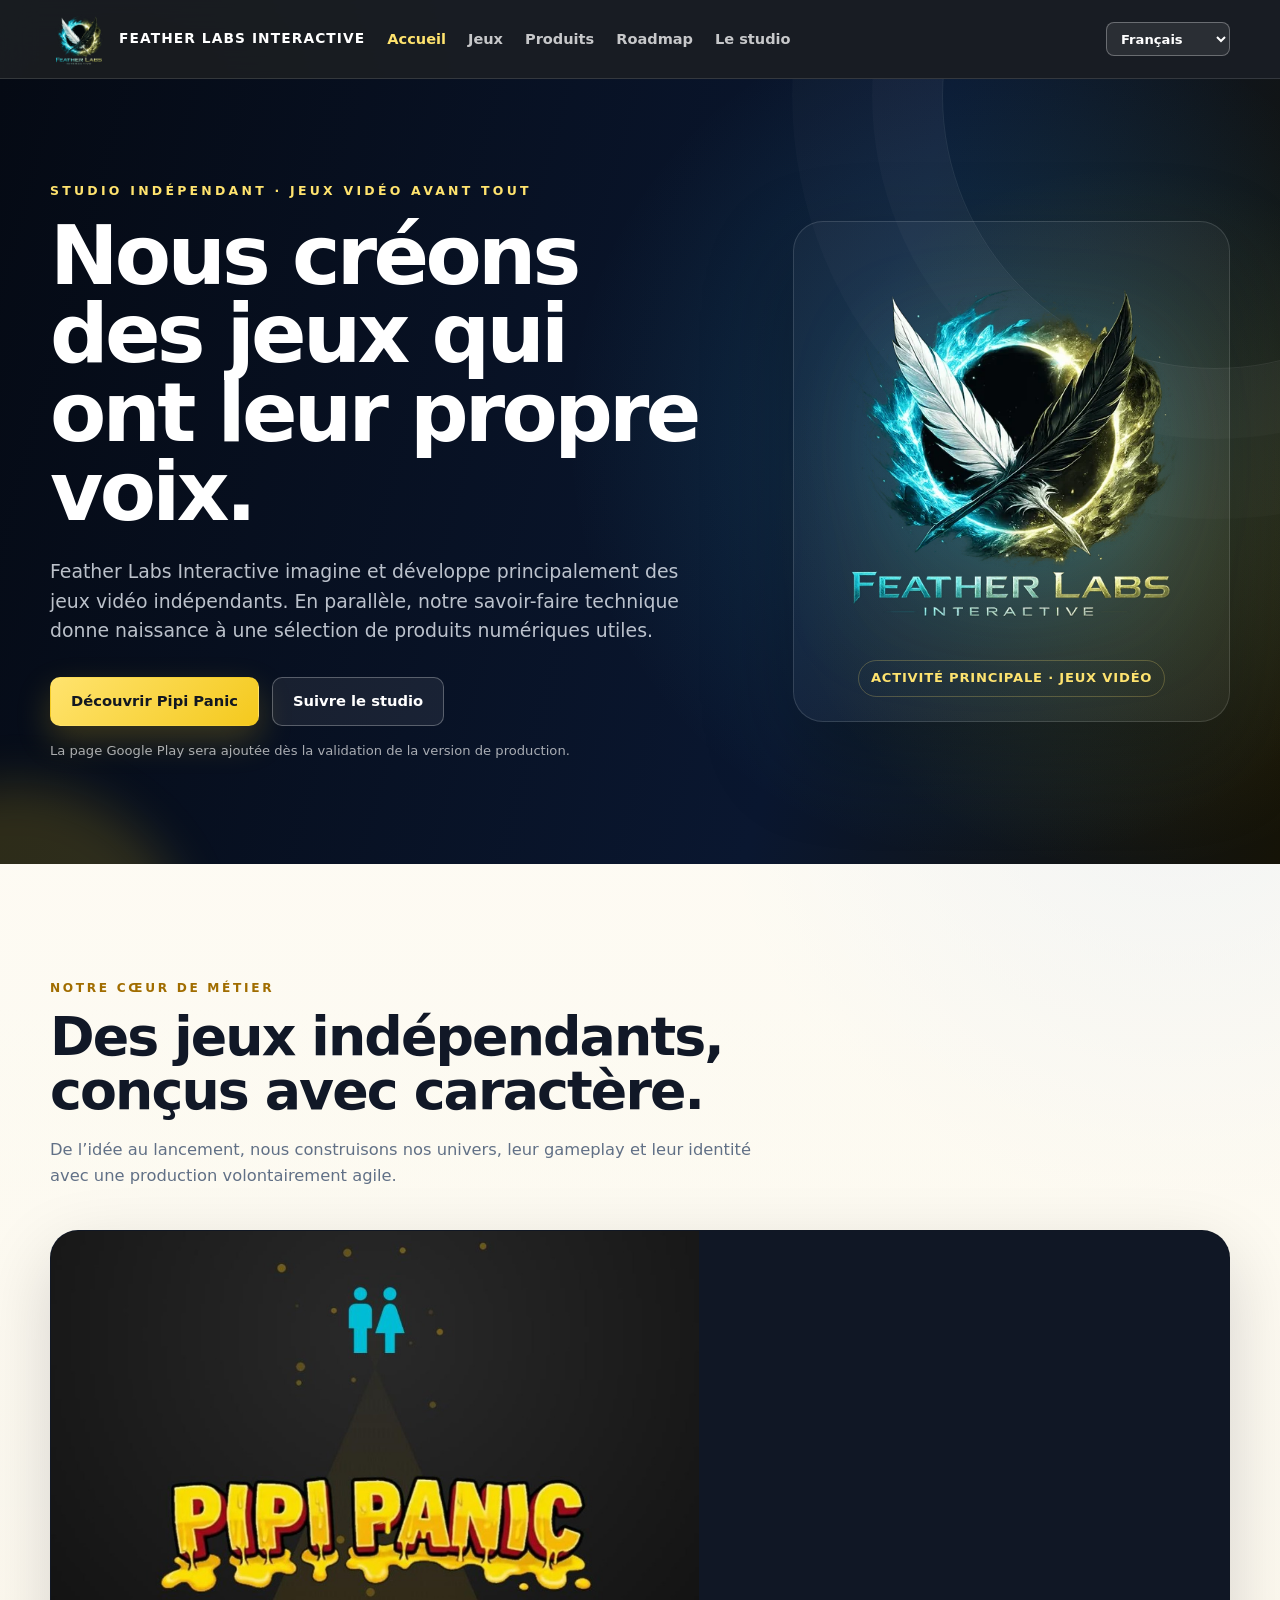
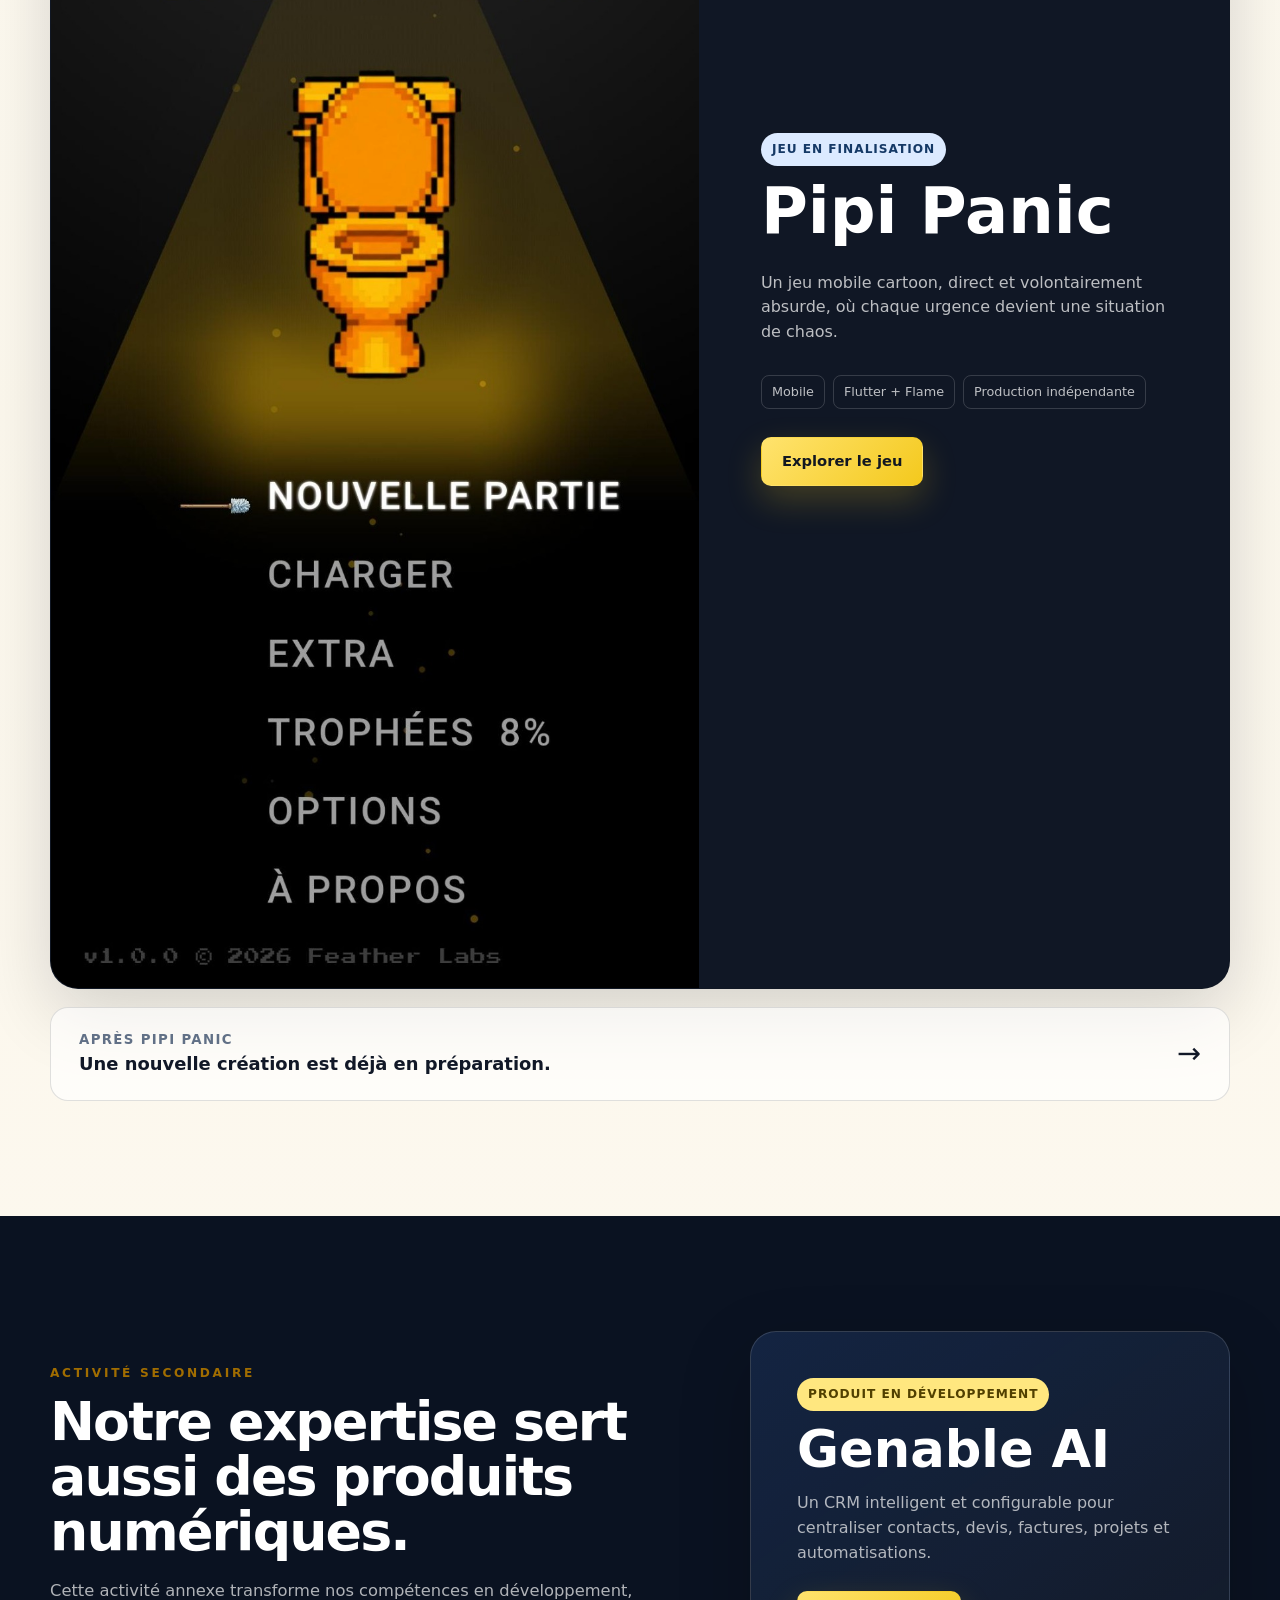
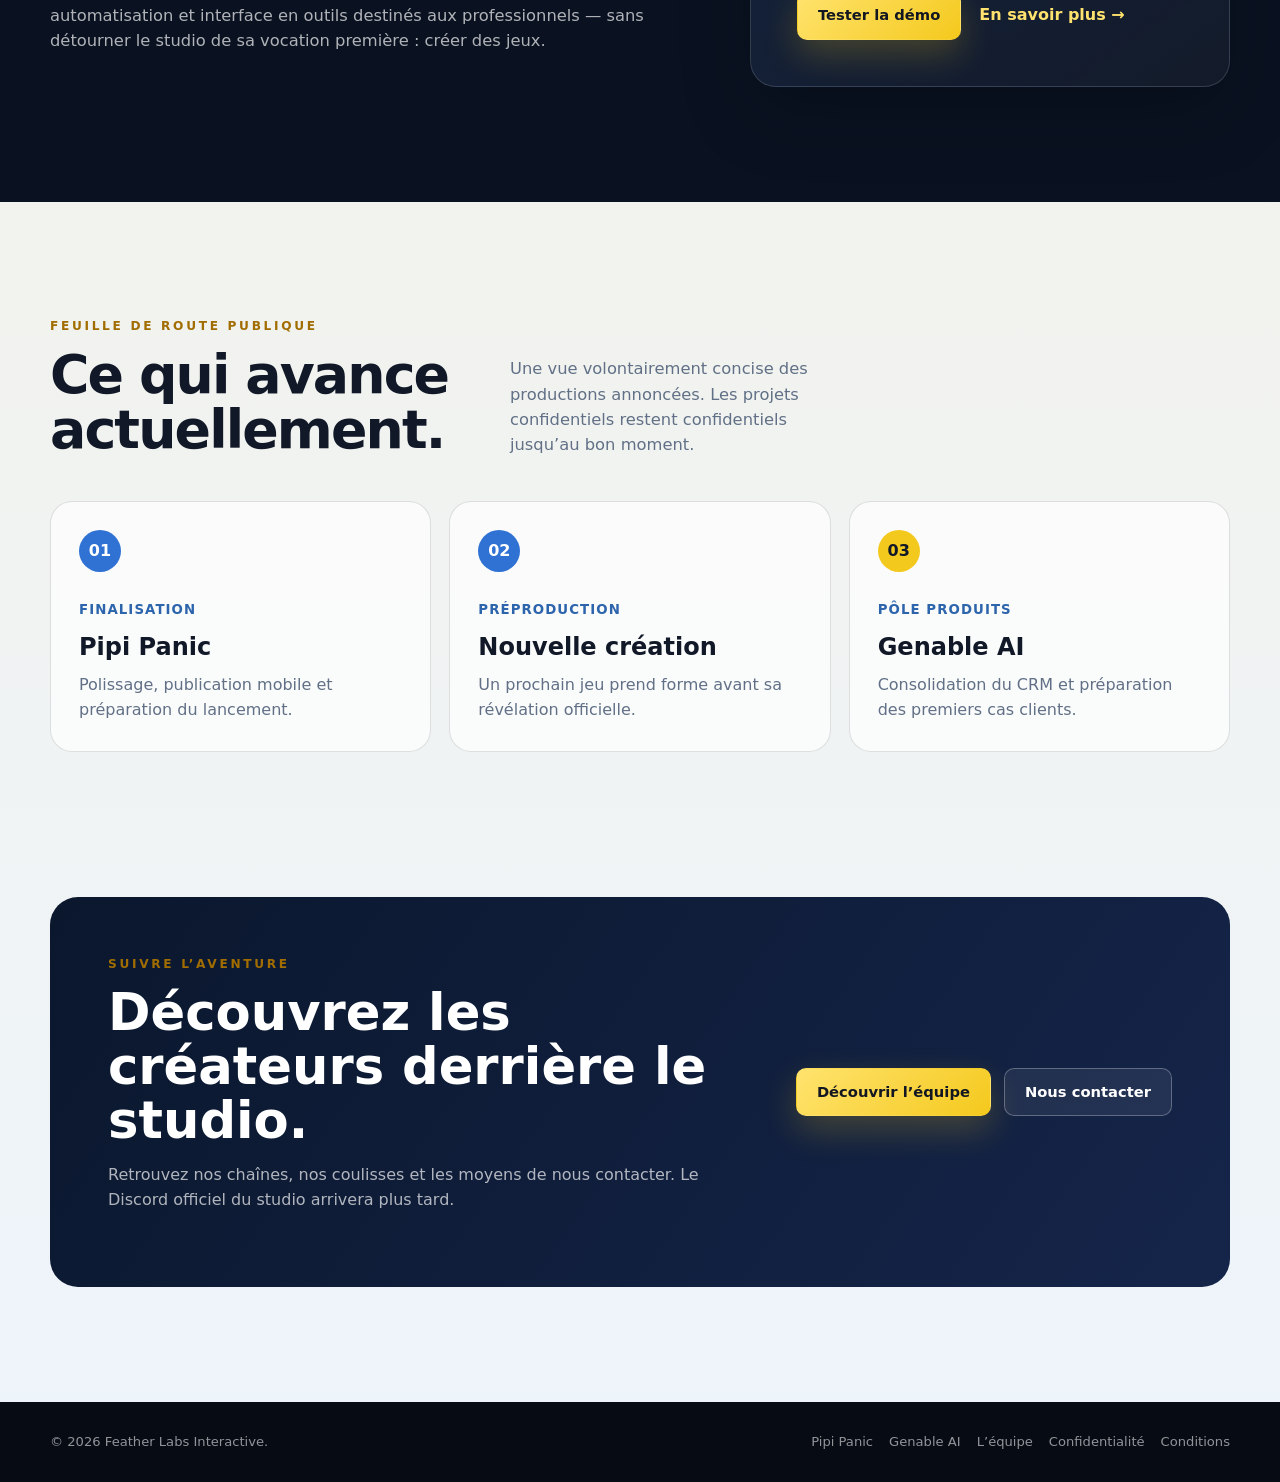
==== commit 868a6283: "Refonte de la vitrine du studio" ====
--- a/index.html
+++ b/index.html
@@ -1,328 +1,137 @@
 <!DOCTYPE html>
-
 <html lang="fr">
 <head>
 <meta charset="utf-8"/>
 <meta content="width=device-width, initial-scale=1" name="viewport"/>
 <meta content="#070b14" name="theme-color"/>
-<meta content="La feuille de route de Feather Labs Interactive : projets publiés, travaux en cours et prochaines étapes." name="description"/>
-<title>Feuille de route — Feather Labs Interactive</title>
-<link href="studio-pages.css" rel="stylesheet"/>
+<meta content="Feather Labs Interactive est un studio indépendant dédié avant tout aux jeux vidéo, avec un pôle secondaire de produits numériques." name="description"/>
+<meta property="og:type" content="website"/>
+<meta property="og:site_name" content="Feather Labs Interactive"/>
+<meta property="og:title" content="Feather Labs Interactive — Jeux indépendants et produits numériques"/>
+<meta property="og:description" content="Nous créons avant tout des jeux vidéo indépendants. En parallèle, nous développons une sélection de produits numériques utiles."/>
+<meta property="og:url" content="https://featherlabs2026.github.io/"/>
+<meta property="og:image" content="https://featherlabs2026.github.io/assets/feather-labs/social-share.png"/>
+<meta property="og:image:width" content="1536"/>
+<meta property="og:image:height" content="864"/>
+<meta property="og:image:alt" content="Logo Feather Labs Interactive sur un fond bleu nuit, cyan et or"/>
+<meta name="twitter:card" content="summary_large_image"/>
+<meta name="twitter:title" content="Feather Labs Interactive — Studio indépendant"/>
+<meta name="twitter:description" content="Jeux vidéo indépendants en activité principale, produits numériques en activité secondaire."/>
+<meta name="twitter:image" content="https://featherlabs2026.github.io/assets/feather-labs/social-share.png"/>
+<link rel="canonical" href="https://featherlabs2026.github.io/"/>
+<link rel="icon" type="image/webp" href="assets/feather-labs/brand-mark.webp"/>
+<link rel="apple-touch-icon" href="assets/feather-labs/brand-mark.webp"/>
+<title>Feather Labs Interactive — Studio de jeux indépendant</title>
+<link href="studio-pages.css?v=20260723-home" rel="stylesheet"/>
 </head>
-<body data-page="roadmap">
+<body data-page="home">
 <header class="site-header">
 <div class="container header-inner">
-<a aria-label="Feather Labs Interactive — accueil" class="brand" href="index.html">
+<a aria-label="Feather Labs Interactive — accueil" class="brand" href="index.html" aria-current="page">
 <img alt="" class="brand-mark" src="assets/feather-labs/brand-mark.webp"/>
 <span>Feather Labs Interactive</span>
 </a>
 <nav aria-label="Navigation principale" class="nav">
-<a aria-current="page" data-nav-roadmap="" href="index.html">Feuille de route</a>
-<a href="pipi-panic.html#pipi-panic">Pipi Panic</a>
-<a data-nav-project="" href="next-project.html">Next Project</a>
-<a data-nav-genable="" href="genable-ai.html">Genable AI (WIP)</a>
-<a data-nav-team="" href="about.html">Qui sommes-nous ?</a>
+<a aria-current="page" data-i18n="navHome" href="index.html">Accueil</a>
+<a data-i18n="navGames" href="#jeux">Jeux</a>
+<a data-i18n="navProducts" href="#produits">Produits</a>
+<a data-i18n="navRoadmap" href="#feuille-de-route">Roadmap</a>
+<a data-nav-team="" href="about.html">Le studio</a>
 </nav>
 </div>
 </header>
 <main>
-<section class="page-hero roadmap-hero">
-<div class="container hero-layout">
-<div>
-<p class="eyebrow" data-i18n="kicker">Feather Labs Interactive</p>
-<h1 data-i18n="heroTitle">Notre feuille de route.</h1>
-<p class="hero-copy" data-i18n="heroCopy">Une chronologie claire de ce que nous avons construit, de ce qui
-            avance aujourd’hui et de ce qui viendra ensuite — sans révéler les projets encore confidentiels.</p>
+<section class="page-hero studio-home-hero">
+<div class="container home-hero-layout">
+<div class="home-hero-copy">
+<p class="eyebrow" data-i18n="kicker">Studio indépendant · Jeux vidéo avant tout</p>
+<h1 data-i18n="heroTitle">Nous créons des jeux qui ont leur propre voix.</h1>
+<p class="hero-copy" data-i18n="heroCopy">Feather Labs Interactive imagine et développe principalement des jeux vidéo indépendants. En parallèle, notre savoir-faire technique donne naissance à une sélection de produits numériques utiles.</p>
 <div class="hero-actions">
-<a class="button button-primary" data-i18n="viewTimeline" href="#chronologie">Voir la chronologie</a>
-<a class="button button-secondary" data-i18n="meetTeam" href="about.html">Découvrir l’équipe</a>
+<a class="button button-primary" data-i18n="discoverGame" href="pipi-panic.html">Découvrir Pipi Panic</a>
+<a class="button button-secondary" data-i18n="followStudio" href="about.html#equipe">Suivre le studio</a>
+</div>
+<p class="store-note" data-i18n="storeNote">La page Google Play sera ajoutée dès la validation de la version de production.</p>
+</div>
+<div class="home-brand-showcase" aria-label="Identité visuelle Feather Labs Interactive">
+<img src="assets/feather-labs/brand-mark.webp" alt="Logo Feather Labs Interactive"/>
+<span data-i18n="primaryActivity">Activité principale · Jeux vidéo</span>
 </div>
 </div>
-<aside class="hero-panel roadmap-summary">
-<p class="hero-panel-label" data-i18n="statusLabel">État du studio</p>
-<strong data-i18n="statusTitle">Production active</strong>
-<p data-i18n="statusCopy">Le studio avance en parallèle sur la publication de ses jeux, ses outils techniques
-            et Genable AI (WIP).</p>
-<span class="hero-badge" data-i18n="updated">Mise à jour · juillet 2026</span>
-</aside>
+</section>
+
+<section class="section home-focus" id="jeux">
+<div class="container">
+<div class="section-heading">
+<p class="section-kicker" data-i18n="gamesKicker">Notre cœur de métier</p>
+<h2 class="section-title" data-i18n="gamesTitle">Des jeux indépendants, conçus avec caractère.</h2>
+<p class="section-text" data-i18n="gamesIntro">De l’idée au lancement, nous construisons nos univers, leur gameplay et leur identité avec une production volontairement agile.</p>
+</div>
+<article class="featured-game">
+<div class="featured-game-visual">
+<img src="assets/pipi-panic/title-screen.jpeg" alt="Écran titre de Pipi Panic"/>
+</div>
+<div class="featured-game-copy">
+<span class="project-label" data-i18n="currentGame">Jeu en finalisation</span>
+<h3>Pipi Panic</h3>
+<p data-i18n="pipiIntro">Un jeu mobile cartoon, direct et volontairement absurde, où chaque urgence devient une situation de chaos.</p>
+<div class="project-facts">
+<span>Mobile</span><span>Flutter + Flame</span><span data-i18n="independentProduction">Production indépendante</span>
+</div>
+<a class="button button-primary" data-i18n="explorePipi" href="pipi-panic.html">Explorer le jeu</a>
+</div>
+</article>
+<a class="next-game-teaser" href="next-project.html">
+<span><small data-i18n="nextGameLabel">Après Pipi Panic</small><strong data-i18n="nextGameTitle">Une nouvelle création est déjà en préparation.</strong></span>
+<span aria-hidden="true">→</span>
+</a>
 </div>
 </section>
-<section class="section" id="chronologie">
-<div class="container"><div class="section-heading roadmap-main-heading"><p class="section-kicker" data-i18n="timelineKicker">Sorties prévues</p><h2 class="section-title" data-i18n="timelineTitle">Nos prochaines sorties.</h2><p class="section-text" data-i18n="timelineIntro">La feuille de route présente uniquement les jeux et produits destinés au public.</p></div><div class="roadmap-category" data-roadmap-category="games"><div class="roadmap-category-heading"><span aria-hidden="true" class="roadmap-category-icon">🎮</span><div><p class="section-kicker" data-i18n="gamesKicker">Jeux</p><h3 data-i18n="gamesTitle">Jeux vidéo</h3></div></div><ol class="roadmap-timeline roadmap-timeline-compact"><li class="roadmap-item is-active" data-roadmap-status="active"><div aria-hidden="true" class="roadmap-marker"><span>01</span></div><article class="roadmap-card"><button aria-controls="roadmap-pipi" aria-expanded="true" class="roadmap-toggle" type="button"><span class="roadmap-toggle-content"><span class="roadmap-status" data-i18n="pipiStatus">Finalisation</span><h3>Pipi Panic</h3></span><span aria-hidden="true" class="roadmap-chevron">⌄</span></button><div class="roadmap-details" id="roadmap-pipi"><p data-i18n="pipiRoadmapCopy">Polissage final, publication sur les boutiques mobiles et préparation de la communication de lancement.</p><a class="roadmap-link" data-i18n="discoverPipi" href="pipi-panic.html">Découvrir Pipi Panic</a></div></article></li><li class="roadmap-item is-planned" data-roadmap-status="planned"><div aria-hidden="true" class="roadmap-marker"><span>02</span></div><article class="roadmap-card"><button aria-controls="roadmap-next" aria-expanded="false" class="roadmap-toggle" type="button"><span class="roadmap-toggle-content"><span class="roadmap-status" data-i18n="nextStatus">Préproduction</span><h3 data-nav-project="">Projet à venir</h3></span><span aria-hidden="true" class="roadmap-chevron">⌄</span></button><div class="roadmap-details" hidden="" id="roadmap-next"><p data-i18n="nextRoadmapCopy">Un nouveau jeu est en préparation. Son identité restera confidentielle jusqu’à l’ouverture officielle de sa communication.</p><a class="roadmap-link" data-i18n="seeTeaser" href="next-project.html">Voir le teaser</a></div></article></li></ol></div><div class="roadmap-category" data-roadmap-category="products"><div class="roadmap-category-heading"><span aria-hidden="true" class="roadmap-category-icon">◈</span><div><p class="section-kicker" data-i18n="productsKicker">Produits</p><h3 data-i18n="productsTitle">Produits numériques</h3></div></div><ol class="roadmap-timeline roadmap-timeline-compact"><li class="roadmap-item is-active" data-roadmap-status="active"><div aria-hidden="true" class="roadmap-marker"><span>01</span></div><article class="roadmap-card"><button aria-controls="roadmap-genable" aria-expanded="true" class="roadmap-toggle" type="button"><span class="roadmap-toggle-content"><span class="roadmap-status" data-i18n="genableStatus">En développement</span><h3>Genable AI (WIP)</h3></span><span aria-hidden="true" class="roadmap-chevron">⌄</span></button><div class="roadmap-details" id="roadmap-genable"><p data-i18n="genableRoadmapCopy">Consolidation du CRM, scénarios de démonstration par métier et configurations personnalisées pour les premiers clients.</p><a class="roadmap-link" data-i18n="discoverGenable" href="genable-ai.html">Découvrir Genable AI</a></div></article></li></ol></div></div>
+
+<section class="section products-section" id="produits">
+<div class="container product-positioning">
+<div>
+<p class="section-kicker" data-i18n="productsKicker">Activité secondaire</p>
+<h2 class="section-title" data-i18n="productsTitle">Notre expertise sert aussi des produits numériques.</h2>
+<p class="section-text" data-i18n="productsIntro">Cette activité annexe transforme nos compétences en développement, automatisation et interface en outils destinés aux professionnels — sans détourner le studio de sa vocation première : créer des jeux.</p>
+</div>
+<article class="product-card-home">
+<span class="project-label product-label" data-i18n="productDevelopment">Produit en développement</span>
+<h3>Genable AI</h3>
+<p data-i18n="genableIntro">Un CRM intelligent et configurable pour centraliser contacts, devis, factures, projets et automatisations.</p>
+<div class="card-actions">
+<a class="button button-primary" data-i18n="tryDemo" href="genable-demo/demo-select/">Tester la démo</a>
+<a class="text-link" data-i18n="learnMore" href="genable-ai.html">En savoir plus →</a>
+</div>
+</article>
+</div>
+</section>
+
+<section class="section roadmap-preview" id="feuille-de-route">
+<div class="container">
+<div class="section-heading roadmap-preview-heading">
+<div><p class="section-kicker" data-i18n="roadmapKicker">Feuille de route publique</p><h2 class="section-title" data-i18n="roadmapTitle">Ce qui avance actuellement.</h2></div>
+<p class="section-text" data-i18n="roadmapIntro">Une vue volontairement concise des productions annoncées. Les projets confidentiels restent confidentiels jusqu’au bon moment.</p>
+</div>
+<div class="progress-cards">
+<article><span>01</span><small data-i18n="finalization">Finalisation</small><h3>Pipi Panic</h3><p data-i18n="pipiRoadmap">Polissage, publication mobile et préparation du lancement.</p></article>
+<article><span>02</span><small data-i18n="preproduction">Préproduction</small><h3 data-i18n="nextCreation">Nouvelle création</h3><p data-i18n="nextRoadmap">Un prochain jeu prend forme avant sa révélation officielle.</p></article>
+<article class="secondary-track"><span>03</span><small data-i18n="secondaryProduct">Pôle produits</small><h3>Genable AI</h3><p data-i18n="genableRoadmap">Consolidation du CRM et préparation des premiers cas clients.</p></article>
+</div>
+</div>
+</section>
+
+<section class="section studio-cta">
+<div class="container cta-panel">
+<div><p class="section-kicker" data-i18n="ctaKicker">Suivre l’aventure</p><h2 data-i18n="ctaTitle">Découvrez les créateurs derrière le studio.</h2><p data-i18n="ctaCopy">Retrouvez nos chaînes, nos coulisses et les moyens de nous contacter. Le Discord officiel du studio arrivera plus tard.</p></div>
+<div class="hero-actions"><a class="button button-primary" data-i18n="meetTeam" href="about.html">Découvrir l’équipe</a><a class="button button-secondary" data-i18n="contact" href="mailto:featherlabs2026@gmail.com?subject=Contact%20Feather%20Labs%20Interactive">Nous contacter</a></div>
+</div>
 </section>
 </main>
-<footer class="site-footer">
-<div class="container footer-inner">
-<p>© 2026 Feather Labs Interactive.</p>
-<nav aria-label="Navigation de pied de page" class="footer-links">
-<a href="pipi-panic.html">Pipi Panic</a>
-<a href="genable-ai.html">Genable AI (WIP)</a>
-<a data-i18n="team" href="about.html">L’équipe</a>
-<a data-i18n="privacy" href="privacy.html">Confidentialité</a>
-<a data-i18n="terms" href="terms.html">Conditions</a>
-</nav>
-</div>
-</footer>
-<script defer="" src="translations-base.js?v=20260720-roadmap-v1"></script>
-<script defer="" src="translations-pages.js?v=20260720-roadmap-v1"></script>
-<script defer="" src="i18n.js?v=20260720-roadmap-v1"></script>
-<script>
-    (() => {
-      "use strict";
-
-      const translations = {
-        fr: {
-          all: "Tous",
-          complete: "Terminés",
-          active: "En cours",
-          planned: "À venir",
-          expand: "Tout développer",
-          collapse: "Tout réduire",
-          filterLabel: "Filtrer la feuille de route",
-          progress: "Progression globale"
-        },
-        en: {
-          all: "All",
-          complete: "Completed",
-          active: "In progress",
-          planned: "Upcoming",
-          expand: "Expand all",
-          collapse: "Collapse all",
-          filterLabel: "Filter the roadmap",
-          progress: "Overall progress"
-        },
-        es: {
-          all: "Todos",
-          complete: "Terminados",
-          active: "En curso",
-          planned: "Próximamente",
-          expand: "Desplegar todo",
-          collapse: "Reducir todo",
-          filterLabel: "Filtrar la hoja de ruta",
-          progress: "Progreso general"
-        },
-        it: {
-          all: "Tutti",
-          complete: "Completati",
-          active: "In corso",
-          planned: "In arrivo",
-          expand: "Espandi tutto",
-          collapse: "Riduci tutto",
-          filterLabel: "Filtra la roadmap",
-          progress: "Avanzamento generale"
-        },
-        de: {
-          all: "Alle",
-          complete: "Abgeschlossen",
-          active: "In Arbeit",
-          planned: "Geplant",
-          expand: "Alle öffnen",
-          collapse: "Alle schließen",
-          filterLabel: "Roadmap filtern",
-          progress: "Gesamtfortschritt"
-        },
-        zh: {
-          all: "全部",
-          complete: "已完成",
-          active: "进行中",
-          planned: "即将推出",
-          expand: "全部展开",
-          collapse: "全部收起",
-          filterLabel: "筛选路线图",
-          progress: "总体进度"
-        },
-        ja: {
-          all: "すべて",
-          complete: "完了",
-          active: "進行中",
-          planned: "予定",
-          expand: "すべて展開",
-          collapse: "すべて閉じる",
-          filterLabel: "ロードマップを絞り込む",
-          progress: "全体の進捗"
-        },
-        ko: {
-          all: "전체",
-          complete: "완료",
-          active: "진행 중",
-          planned: "예정",
-          expand: "모두 펼치기",
-          collapse: "모두 접기",
-          filterLabel: "로드맵 필터",
-          progress: "전체 진행률"
-        }
-      };
-
-      function initializeRoadmap() {
-        const timeline = document.getElementById("roadmap-timeline");
-        const filterGroup = document.getElementById("roadmap-filter-group");
-        const filterButtons = [
-          ...document.querySelectorAll("[data-roadmap-filter]")
-        ];
-        const items = [
-          ...document.querySelectorAll("[data-roadmap-status]")
-        ];
-        const expandButton = document.getElementById("roadmap-expand-all");
-        const progressBar = document.getElementById("roadmap-progress-bar");
-        const progressValue = document.getElementById("roadmap-progress-value");
-        const progressLabel = document.getElementById("roadmap-progress-label");
-
-        if (!timeline || !expandButton || items.length === 0) {
-          return;
-        }
-
-        const language = document.documentElement.lang || "fr";
-        const labels = translations[language] || translations.fr;
-
-        const labelByFilter = {
-          all: labels.all,
-          complete: labels.complete,
-          active: labels.active,
-          planned: labels.planned
-        };
-
-        filterButtons.forEach((button) => {
-          const filter = button.dataset.roadmapFilter;
-          button.textContent = labelByFilter[filter] || filter;
-        });
-
-        filterGroup?.setAttribute("aria-label", labels.filterLabel);
-
-        if (progressLabel) {
-          progressLabel.textContent = labels.progress;
-        }
-
-        const completedCount = items.filter(
-          (item) => item.dataset.roadmapStatus === "complete"
-        ).length;
-
-        const progress = Math.round(
-          (completedCount / items.length) * 100
-        );
-
-        if (progressBar) {
-          progressBar.style.width = `${progress}%`;
-        }
-
-        if (progressValue) {
-          progressValue.textContent =
-            `${completedCount} / ${items.length}`;
-        }
-
-        progressBar?.parentElement?.setAttribute(
-          "aria-valuenow",
-          String(progress)
-        );
-
-        function setOpen(item, open) {
-          const button = item.querySelector(".roadmap-toggle");
-          const details = item.querySelector(".roadmap-details");
-
-          item.classList.toggle("is-open", open);
-          button?.setAttribute("aria-expanded", String(open));
-
-          if (details) {
-            details.hidden = !open;
-          }
-        }
-
-        function getVisibleItems() {
-          return items.filter((item) => !item.hidden);
-        }
-
-        function updateExpandButton() {
-          const visibleItems = getVisibleItems();
-          const allOpen =
-            visibleItems.length > 0 &&
-            visibleItems.every((item) =>
-              item.classList.contains("is-open")
-            );
-
-          expandButton.textContent =
-            allOpen ? labels.collapse : labels.expand;
-
-          expandButton.dataset.mode =
-            allOpen ? "collapse" : "expand";
-        }
-
-        items.forEach((item) => {
-          const button = item.querySelector(".roadmap-toggle");
-
-          button?.addEventListener("click", () => {
-            setOpen(
-              item,
-              !item.classList.contains("is-open")
-            );
-
-            updateExpandButton();
-          });
-        });
-
-        filterButtons.forEach((button) => {
-          button.addEventListener("click", () => {
-            const selectedFilter =
-              button.dataset.roadmapFilter || "all";
-
-            filterButtons.forEach((otherButton) => {
-              const selected = otherButton === button;
-
-              otherButton.classList.toggle(
-                "is-selected",
-                selected
-              );
-
-              otherButton.setAttribute(
-                "aria-pressed",
-                String(selected)
-              );
-            });
-
-            items.forEach((item) => {
-              const visible =
-                selectedFilter === "all" ||
-                item.dataset.roadmapStatus === selectedFilter;
-
-              item.hidden = !visible;
-            });
-
-            updateExpandButton();
-          });
-        });
-
-        expandButton.addEventListener("click", () => {
-          const shouldOpen =
-            expandButton.dataset.mode !== "collapse";
-
-          getVisibleItems().forEach((item) => {
-            setOpen(item, shouldOpen);
-          });
-
-          updateExpandButton();
-        });
-
-        updateExpandButton();
-      }
-
-      document.addEventListener(
-        "DOMContentLoaded",
-        () => window.setTimeout(initializeRoadmap, 0),
-        { once: true }
-      );
-    })();
-  </script>
-<script>(() => {
-  const items = [...document.querySelectorAll('.roadmap-item')];
-  const setOpen = (item, open) => {
-    const button = item.querySelector('.roadmap-toggle');
-    const details = item.querySelector('.roadmap-details');
-    item.classList.toggle('is-open', open);
-    button?.setAttribute('aria-expanded', String(open));
-    if (details) details.hidden = !open;
-  };
-  items.forEach((item) => {
-    const open = item.querySelector('.roadmap-toggle')?.getAttribute('aria-expanded') === 'true';
-    setOpen(item, open);
-    item.querySelector('.roadmap-toggle')?.addEventListener('click', () => setOpen(item, !item.classList.contains('is-open')));
-  });
-})();</script></body>
-</html>+<footer class="site-footer"><div class="container footer-inner"><p>© 2026 Feather Labs Interactive.</p><nav aria-label="Navigation de pied de page" class="footer-links"><a href="pipi-panic.html">Pipi Panic</a><a href="genable-ai.html">Genable AI</a><a data-i18n="team" href="about.html">L’équipe</a><a data-i18n="privacy" href="privacy.html">Confidentialité</a><a data-i18n="terms" href="terms.html">Conditions</a></nav></div></footer>
+<script defer src="translations-base.js?v=20260723"></script>
+<script defer src="translations-pages.js?v=20260723"></script>
+<script defer src="brand-copy.js?v=20260723"></script>
+<script defer src="i18n.js?v=20260723"></script>
+</body>
+</html>
--- a/studio-pages.css
+++ b/studio-pages.css
@@ -82,8 +82,8 @@
 }
 
 .brand-mark {
-  width: 42px;
-  height: 42px;
+  width: 58px;
+  height: 58px;
   object-fit: contain;
 }
 
@@ -717,8 +717,8 @@
   }
 
   .brand-mark {
-    width: 36px;
-    height: 36px;
+    width: 48px;
+    height: 48px;
   }
 
   .page-hero {
@@ -749,6 +749,31 @@
     left: 22px;
   }
 }
+
+/* Studio showcase home — July 2026 */
+.studio-home-hero{padding:clamp(62px,8vw,112px) 0;background:radial-gradient(circle at 78% 45%,rgba(63,191,231,.2),transparent 27rem),radial-gradient(circle at 88% 56%,rgba(244,201,29,.16),transparent 22rem),linear-gradient(105deg,#050a14,#0a1730 64%,#151307)}
+.home-hero-layout{position:relative;z-index:1;display:grid;grid-template-columns:minmax(0,1.08fr) minmax(340px,.72fr);align-items:center;gap:clamp(34px,7vw,88px)}
+.home-hero-copy h1{max-width:800px;font-size:clamp(3rem,6.4vw,6rem)}
+.home-brand-showcase{display:grid;justify-items:center;gap:18px;padding:24px;border:1px solid rgba(255,255,255,.13);border-radius:30px;background:rgba(255,255,255,.035);box-shadow:0 35px 90px rgba(0,0,0,.28)}
+.home-brand-showcase img{width:min(100%,430px);filter:drop-shadow(0 22px 45px rgba(36,173,219,.2))}
+.home-brand-showcase span,.store-note{color:rgba(255,255,255,.65);font-size:.82rem}
+.home-brand-showcase span{padding:7px 12px;border:1px solid rgba(255,227,110,.24);border-radius:999px;color:var(--yellow-light);font-weight:800;letter-spacing:.06em;text-transform:uppercase}
+.store-note{margin:15px 0 0}
+.home-focus{background:linear-gradient(180deg,rgba(255,255,255,.5),rgba(255,250,240,.75))}
+.featured-game{display:grid;grid-template-columns:minmax(0,1.1fr) minmax(320px,.9fr);overflow:hidden;border:1px solid var(--line);border-radius:28px;background:#101725;box-shadow:var(--shadow)}
+.featured-game-visual{min-height:430px}.featured-game-visual img{width:100%;height:100%;object-fit:cover}
+.featured-game-copy{display:flex;flex-direction:column;align-items:flex-start;justify-content:center;padding:clamp(30px,5vw,62px);color:#fff}
+.featured-game-copy h3,.product-card-home h3{margin:13px 0 12px;font-size:clamp(2.5rem,5vw,4.5rem);line-height:1}
+.featured-game-copy p{color:rgba(255,255,255,.72)}
+.project-label{display:inline-flex;padding:7px 11px;border-radius:999px;color:#153966;background:#dceaff;font-size:.76rem;font-weight:850;letter-spacing:.08em;text-transform:uppercase}
+.project-facts{display:flex;flex-wrap:wrap;gap:8px;margin:14px 0 28px}.project-facts span{padding:6px 10px;border:1px solid rgba(255,255,255,.16);border-radius:8px;color:rgba(255,255,255,.73);font-size:.8rem}
+.next-game-teaser{display:flex;align-items:center;justify-content:space-between;gap:24px;margin-top:18px;padding:22px 28px;border:1px solid var(--line);border-radius:18px;background:rgba(255,255,255,.65);transition:transform .18s ease,box-shadow .18s ease}.next-game-teaser:hover{transform:translateY(-2px);box-shadow:0 16px 35px rgba(7,13,28,.09)}.next-game-teaser small{display:block;color:var(--muted);text-transform:uppercase;letter-spacing:.1em;font-weight:800}.next-game-teaser strong{font-size:1.12rem}.next-game-teaser>span:last-child{font-size:1.8rem}
+.products-section{background:#0a1221;color:#fff}.product-positioning{display:grid;grid-template-columns:minmax(0,1fr) minmax(330px,.8fr);align-items:center;gap:clamp(40px,8vw,100px)}.products-section .section-text{color:rgba(255,255,255,.68)}
+.product-card-home{padding:clamp(28px,4vw,46px);border:1px solid rgba(255,255,255,.14);border-radius:26px;background:linear-gradient(145deg,rgba(77,141,255,.15),rgba(255,255,255,.04));box-shadow:0 25px 70px rgba(0,0,0,.22)}.product-card-home h3{font-size:clamp(2.4rem,4vw,3.8rem)}.product-card-home p{color:rgba(255,255,255,.68)}.product-label{color:#514000;background:#ffe77f}.card-actions{display:flex;align-items:center;flex-wrap:wrap;gap:18px;margin-top:25px}.text-link{color:var(--yellow-light);font-weight:800}
+.roadmap-preview-heading{display:grid;grid-template-columns:1fr minmax(300px,.7fr);align-items:end;gap:40px}.progress-cards{display:grid;grid-template-columns:repeat(3,minmax(0,1fr));gap:18px;margin-top:44px}.progress-cards article{padding:28px;border:1px solid var(--line);border-radius:22px;background:rgba(255,255,255,.66)}.progress-cards article>span{display:grid;place-items:center;width:42px;height:42px;margin-bottom:25px;border-radius:50%;color:#fff;background:#2f72d4;font-weight:900}.progress-cards article.secondary-track>span{color:#111827;background:var(--yellow)}.progress-cards small{color:#2d65ad;font-weight:850;text-transform:uppercase;letter-spacing:.08em}.progress-cards h3{margin:7px 0;font-size:1.5rem}.progress-cards p{margin:0;color:var(--muted)}
+.studio-cta{padding-top:30px}.cta-panel{display:grid;grid-template-columns:minmax(0,1fr) auto;align-items:center;gap:40px;padding:clamp(30px,5vw,58px);border-radius:28px;color:#fff;background:linear-gradient(125deg,#0a172d,#15254a)}.cta-panel h2{max-width:680px;margin:0;font-size:clamp(2rem,4vw,3.6rem);line-height:1.05}.cta-panel p:not(.section-kicker){max-width:680px;color:rgba(255,255,255,.68)}.cta-panel .hero-actions{margin:0}
+@media(max-width:980px){.home-hero-layout,.featured-game,.product-positioning,.roadmap-preview-heading,.cta-panel{grid-template-columns:1fr}.home-brand-showcase{max-width:600px}.progress-cards{grid-template-columns:1fr 1fr}.cta-panel .hero-actions{margin-top:5px}}
+@media(max-width:680px){.featured-game-visual{min-height:270px}.progress-cards{grid-template-columns:1fr}.next-game-teaser{align-items:flex-start}.home-brand-showcase{padding:16px}.home-brand-showcase span{font-size:.67rem}}
 
 
 /* Roadmap, team avatars and demo presets — July 2026 */
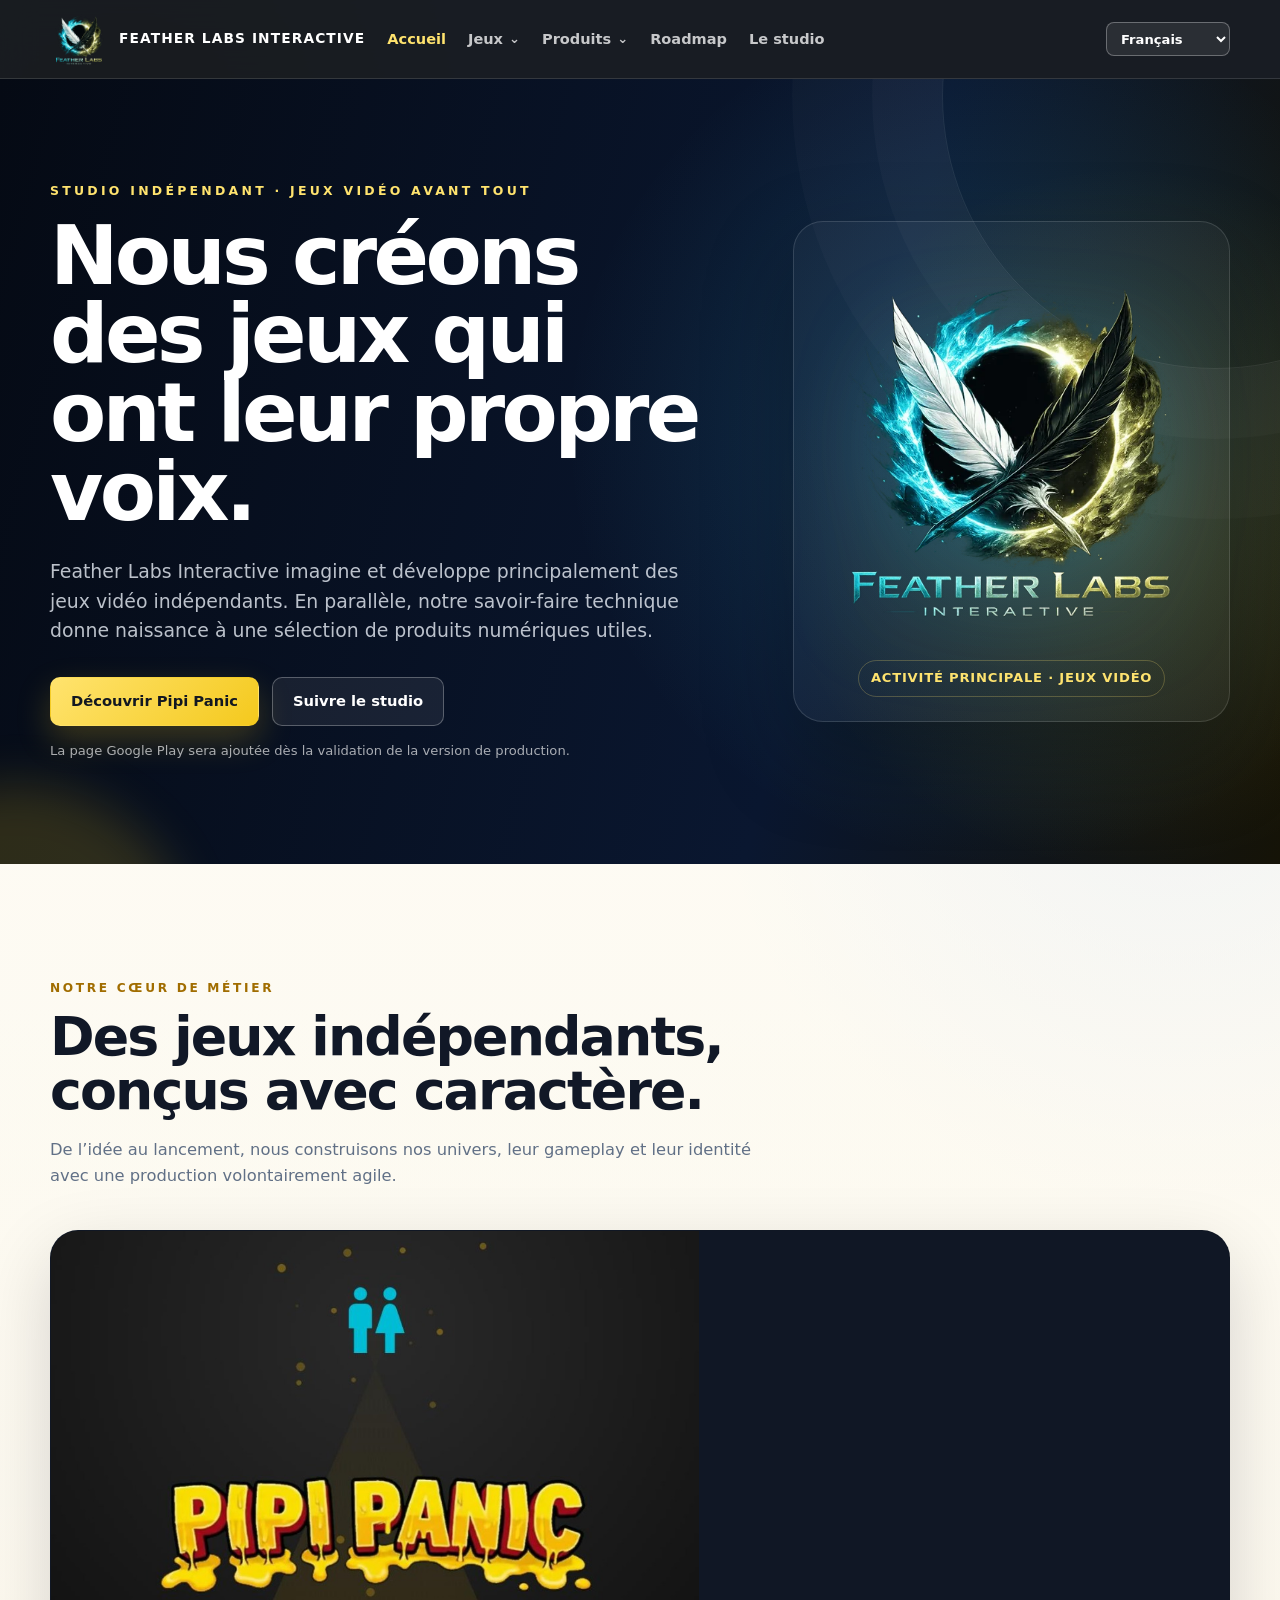
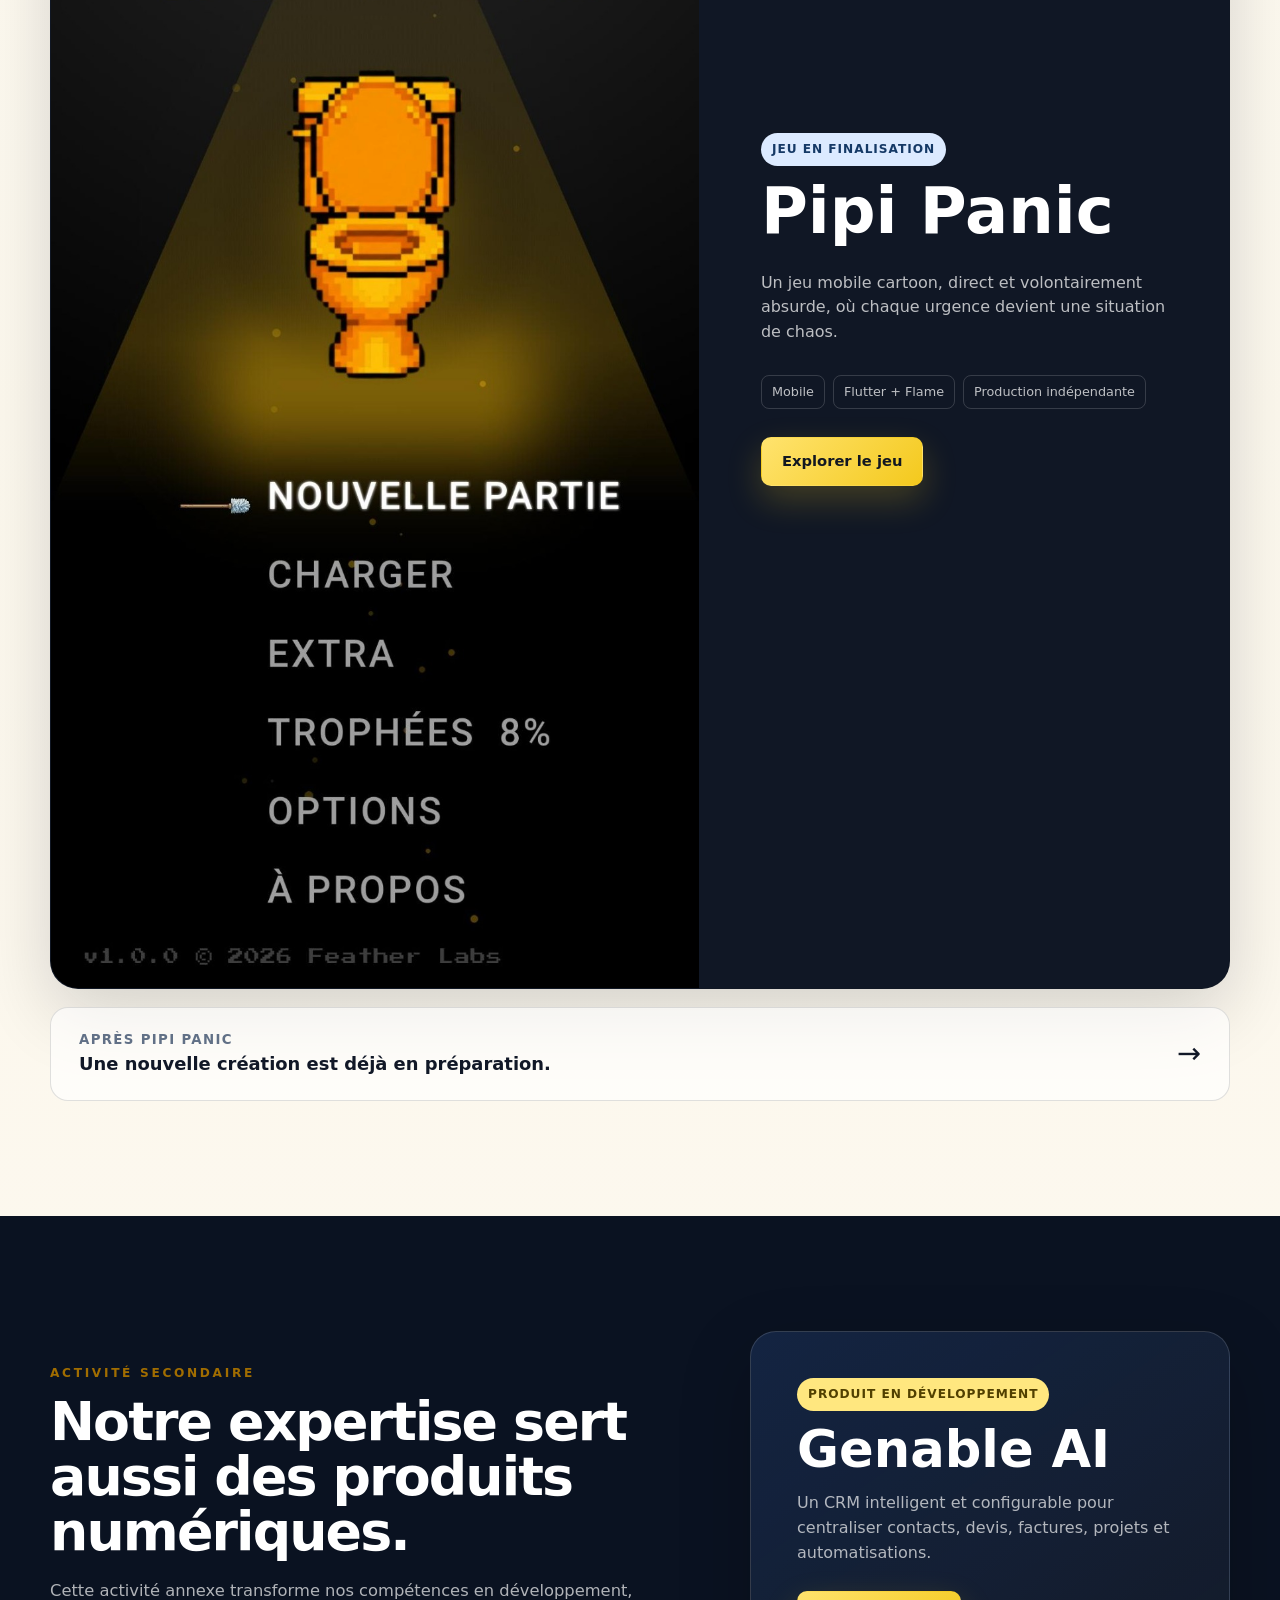
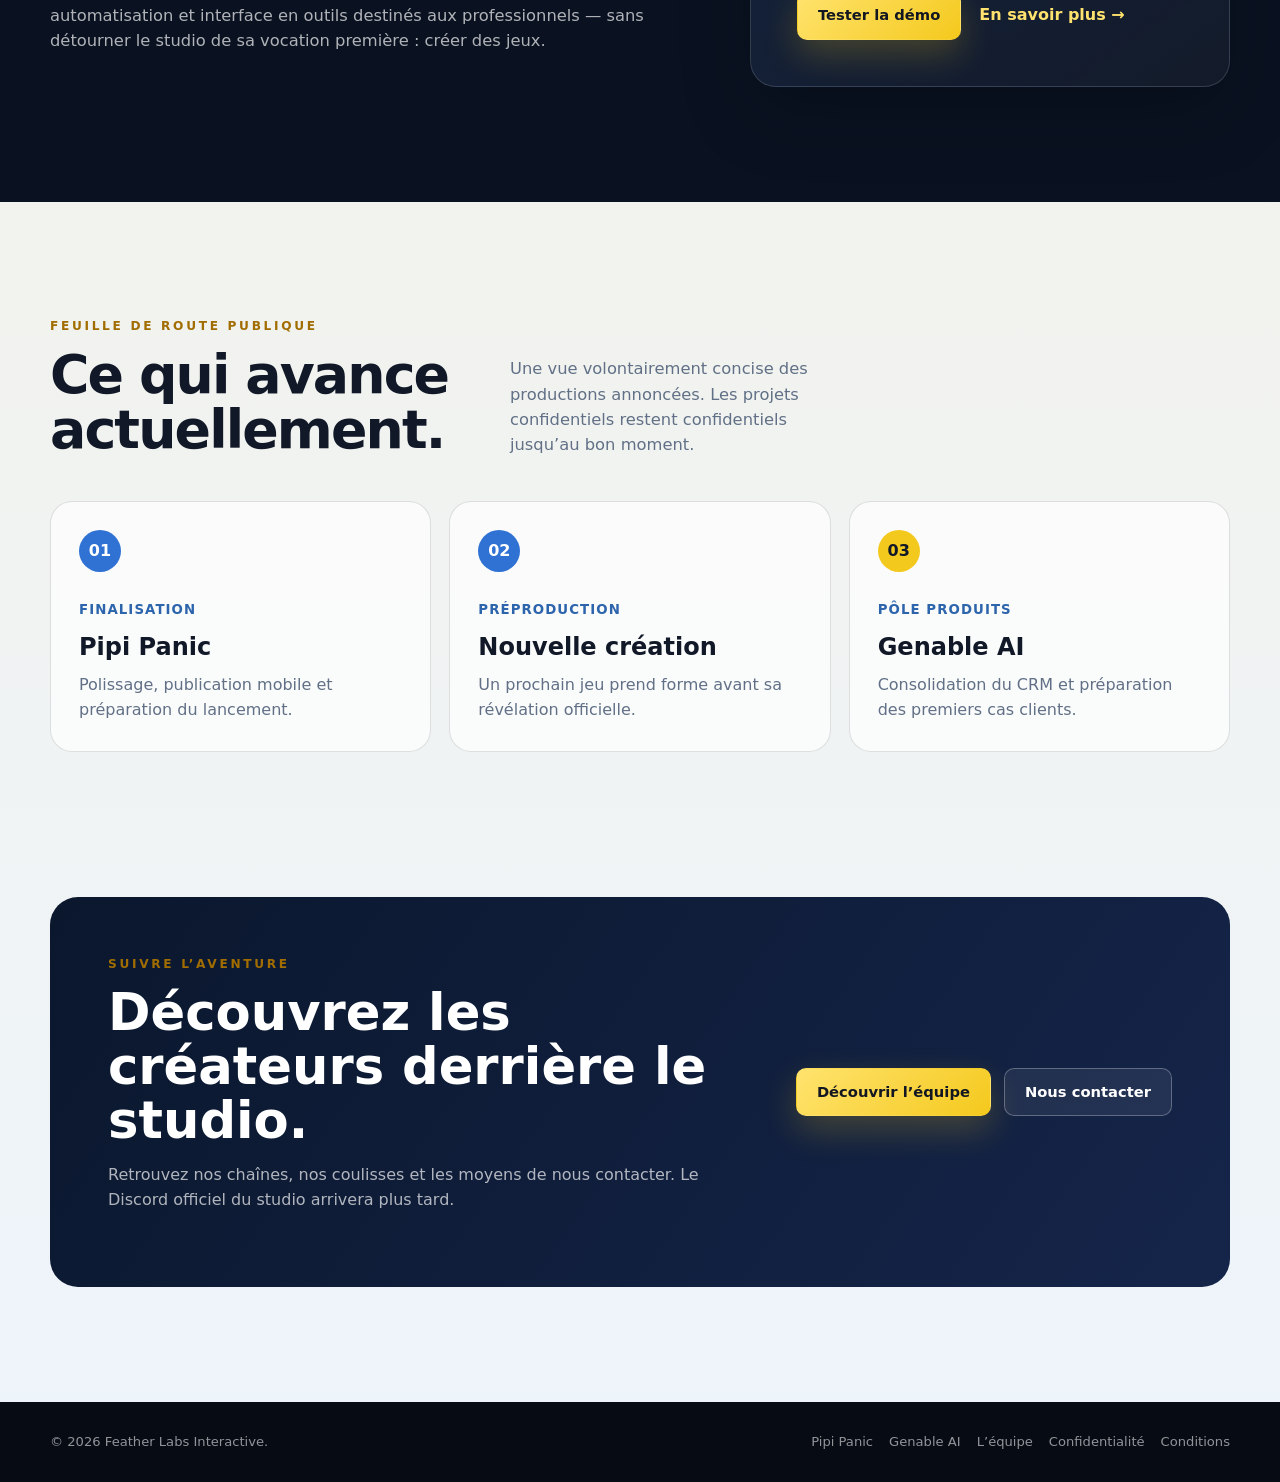
==== commit df45740b: "Uniformise la navigation et la présentation du site" ====
--- a/index.html
+++ b/index.html
@@ -33,9 +33,9 @@
 </a>
 <nav aria-label="Navigation principale" class="nav">
 <a aria-current="page" data-i18n="navHome" href="index.html">Accueil</a>
-<a data-i18n="navGames" href="#jeux">Jeux</a>
-<a data-i18n="navProducts" href="#produits">Produits</a>
-<a data-i18n="navRoadmap" href="#feuille-de-route">Roadmap</a>
+<a href="pipi-panic.html">Pipi Panic</a>
+<a data-nav-project="" href="next-project.html">Prochain jeu</a>
+<a data-nav-genable="" href="genable-ai.html">Genable AI</a>
 <a data-nav-team="" href="about.html">Le studio</a>
 </nav>
 </div>
@@ -132,6 +132,6 @@
 <script defer src="translations-base.js?v=20260723"></script>
 <script defer src="translations-pages.js?v=20260723"></script>
 <script defer src="brand-copy.js?v=20260723"></script>
-<script defer src="i18n.js?v=20260723"></script>
+<script defer src="i18n.js?v=20260723-nav2"></script>
 </body>
 </html>
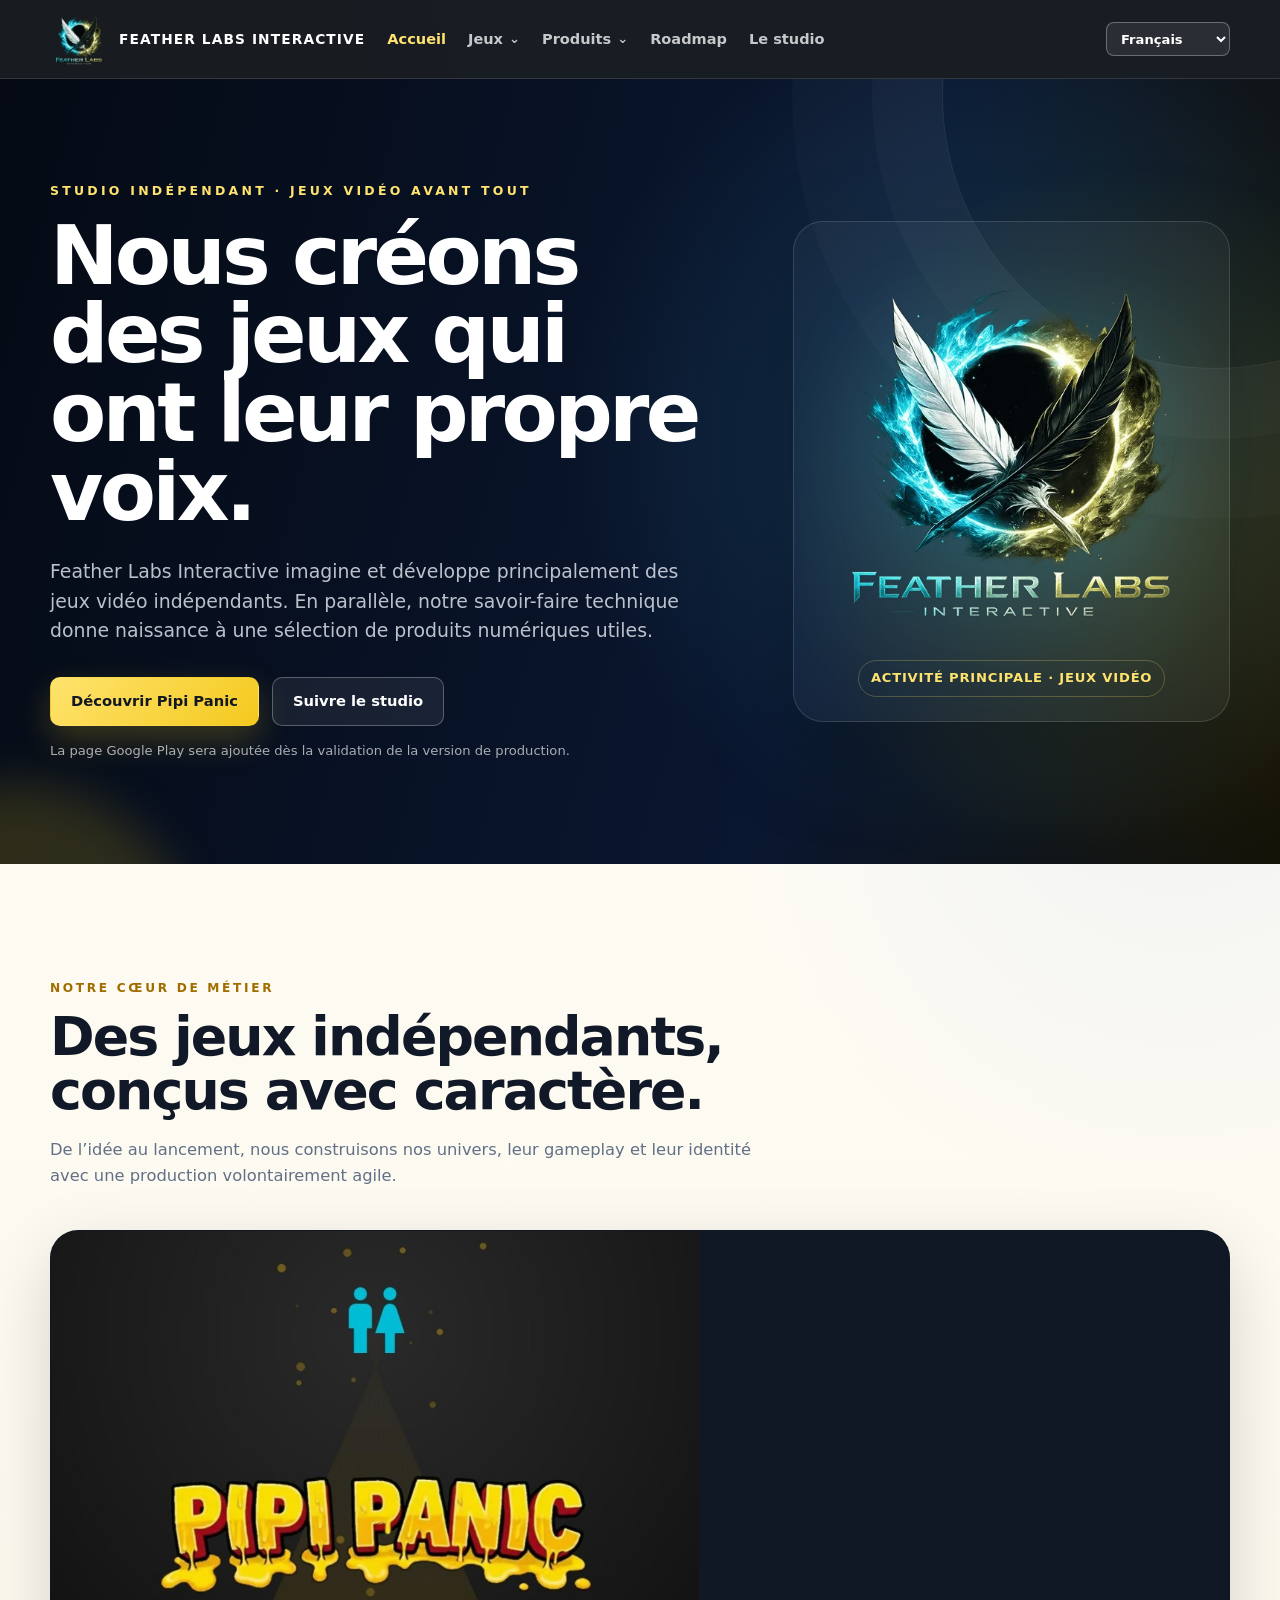
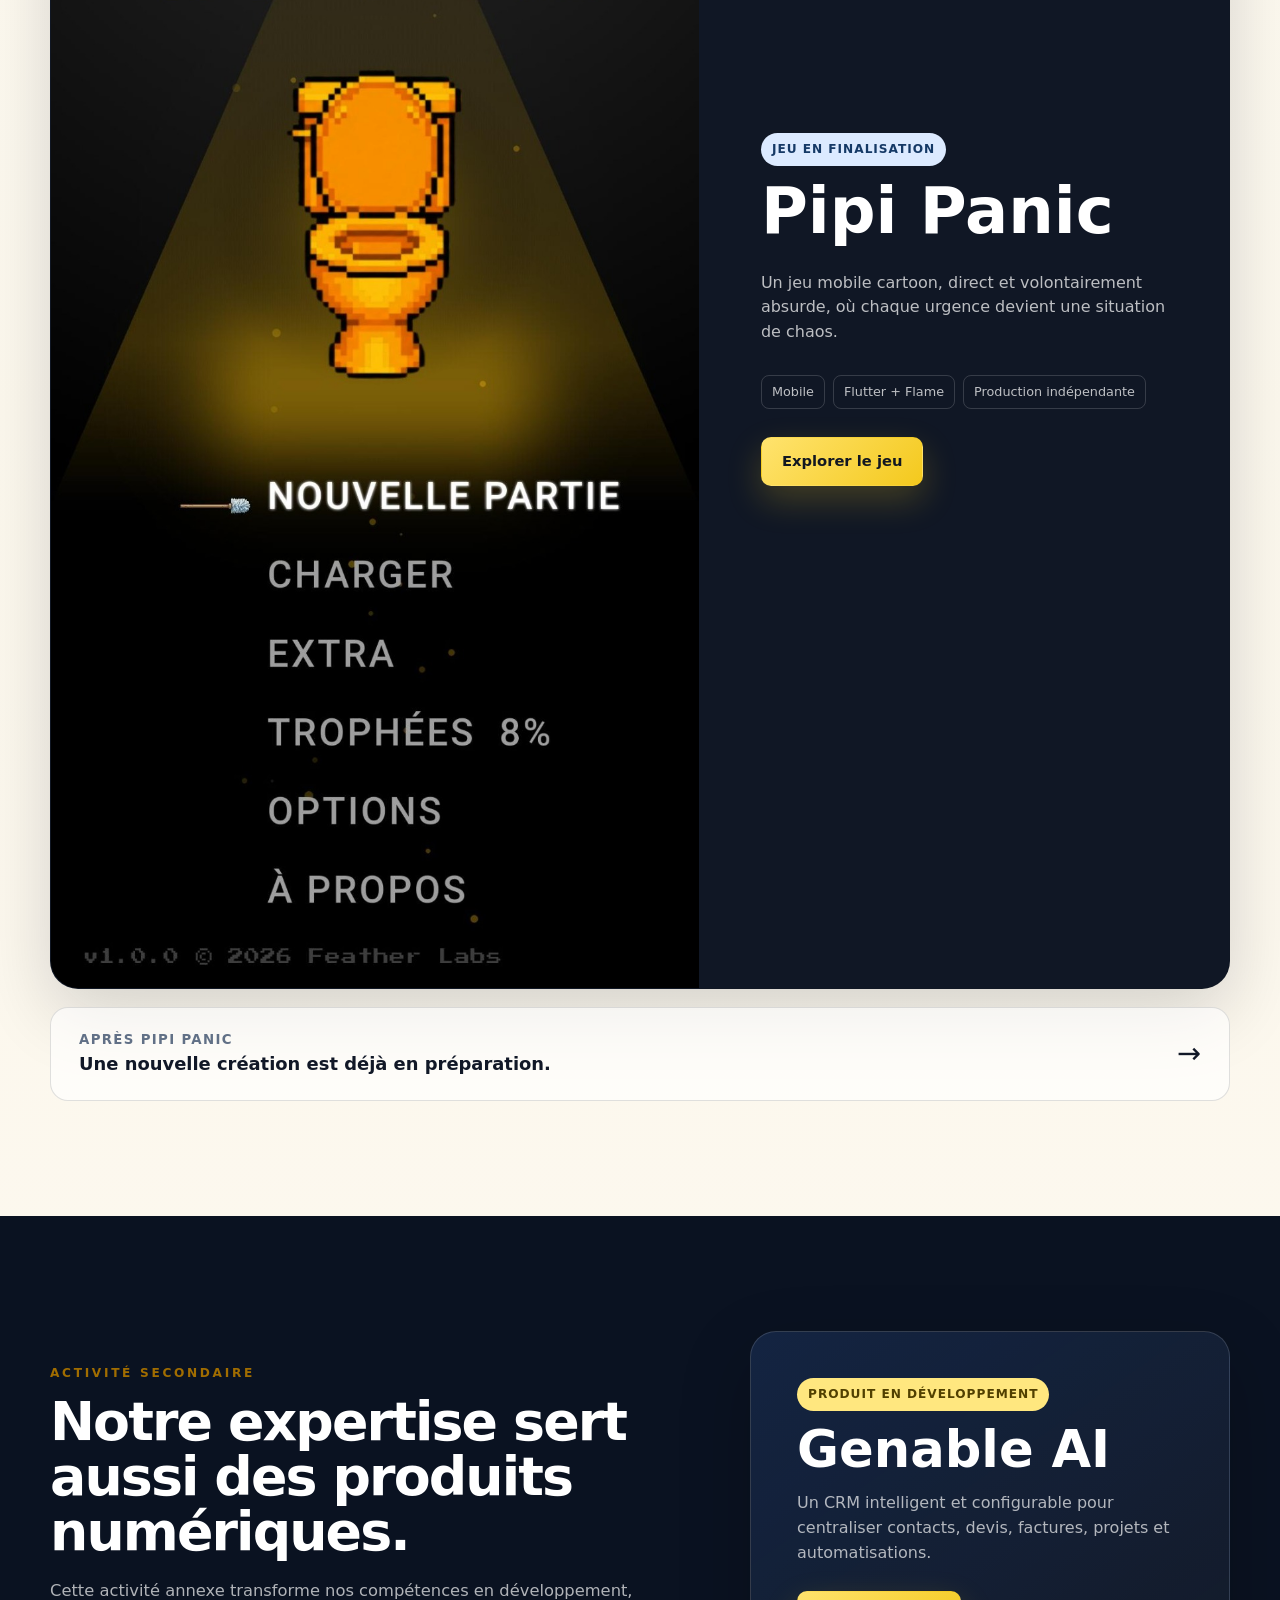
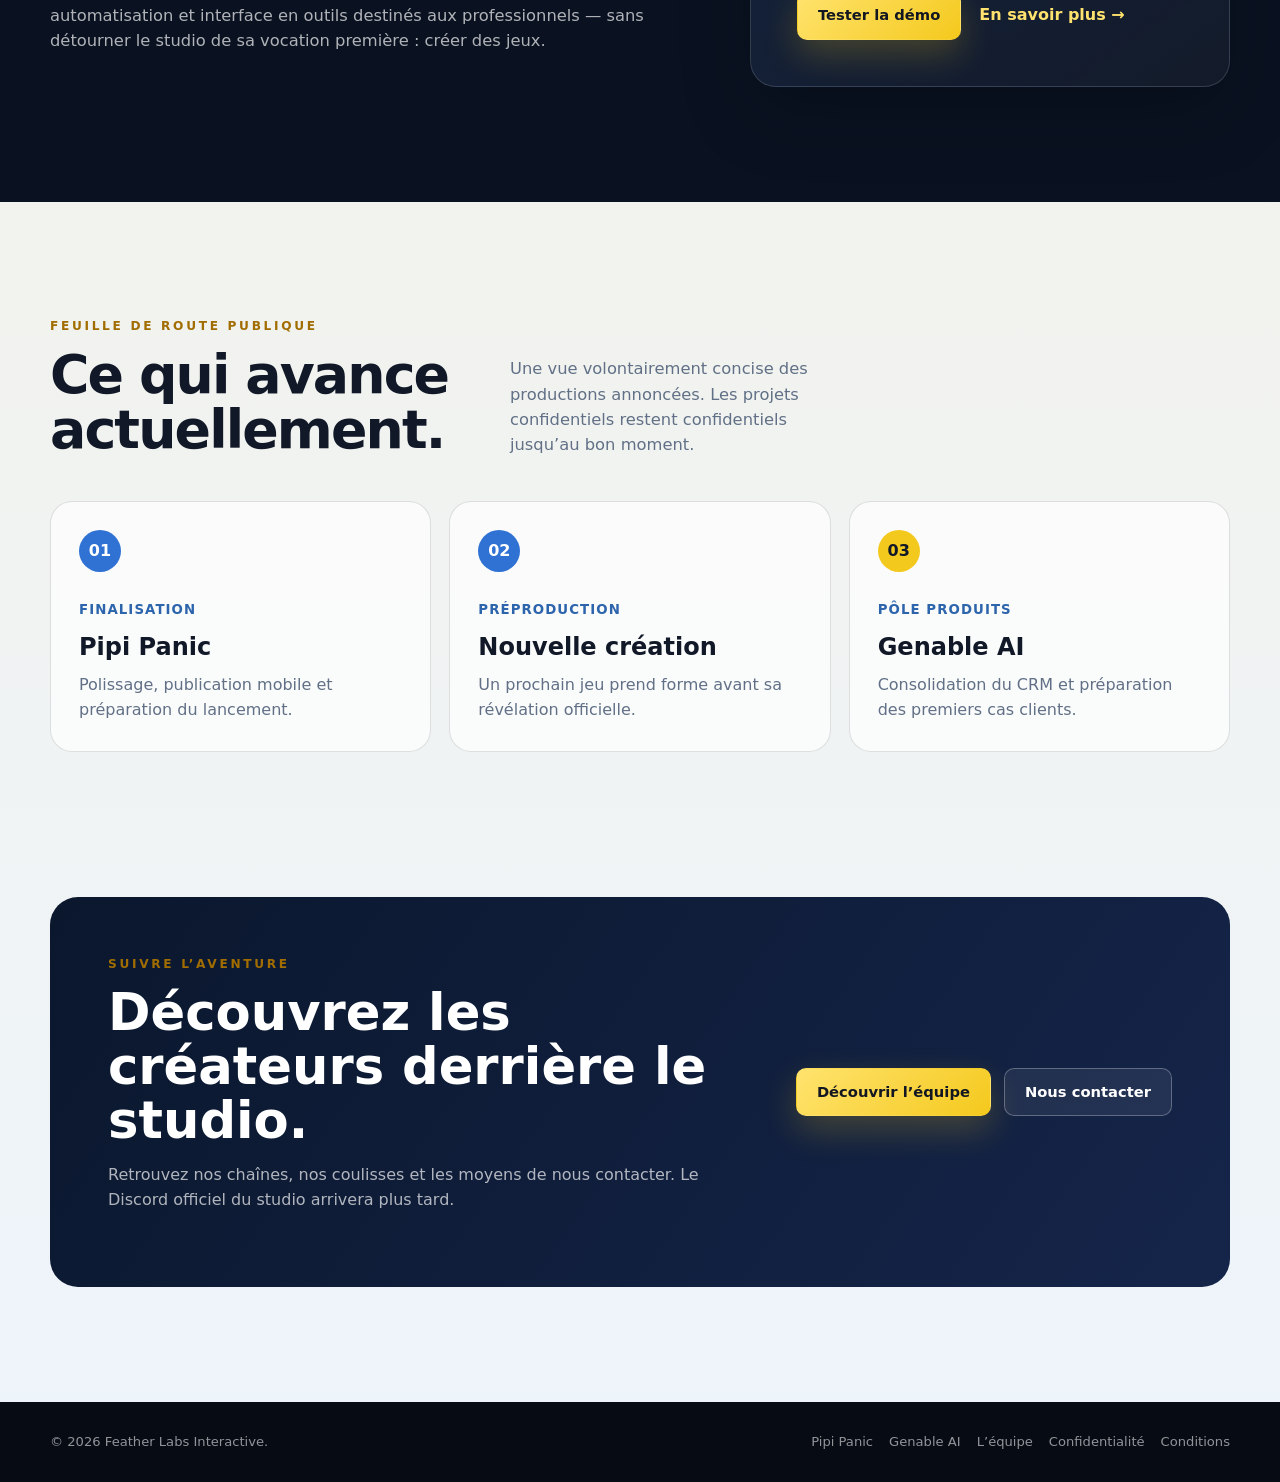
==== commit 74d9e334: "Uniformise le header sur toutes les pages" ====
--- a/index.html
+++ b/index.html
@@ -132,6 +132,6 @@
 <script defer src="translations-base.js?v=20260723"></script>
 <script defer src="translations-pages.js?v=20260723"></script>
 <script defer src="brand-copy.js?v=20260723"></script>
-<script defer src="i18n.js?v=20260723-nav2"></script>
+<script defer src="i18n.js?v=20260723-nav3"></script>
 </body>
 </html>
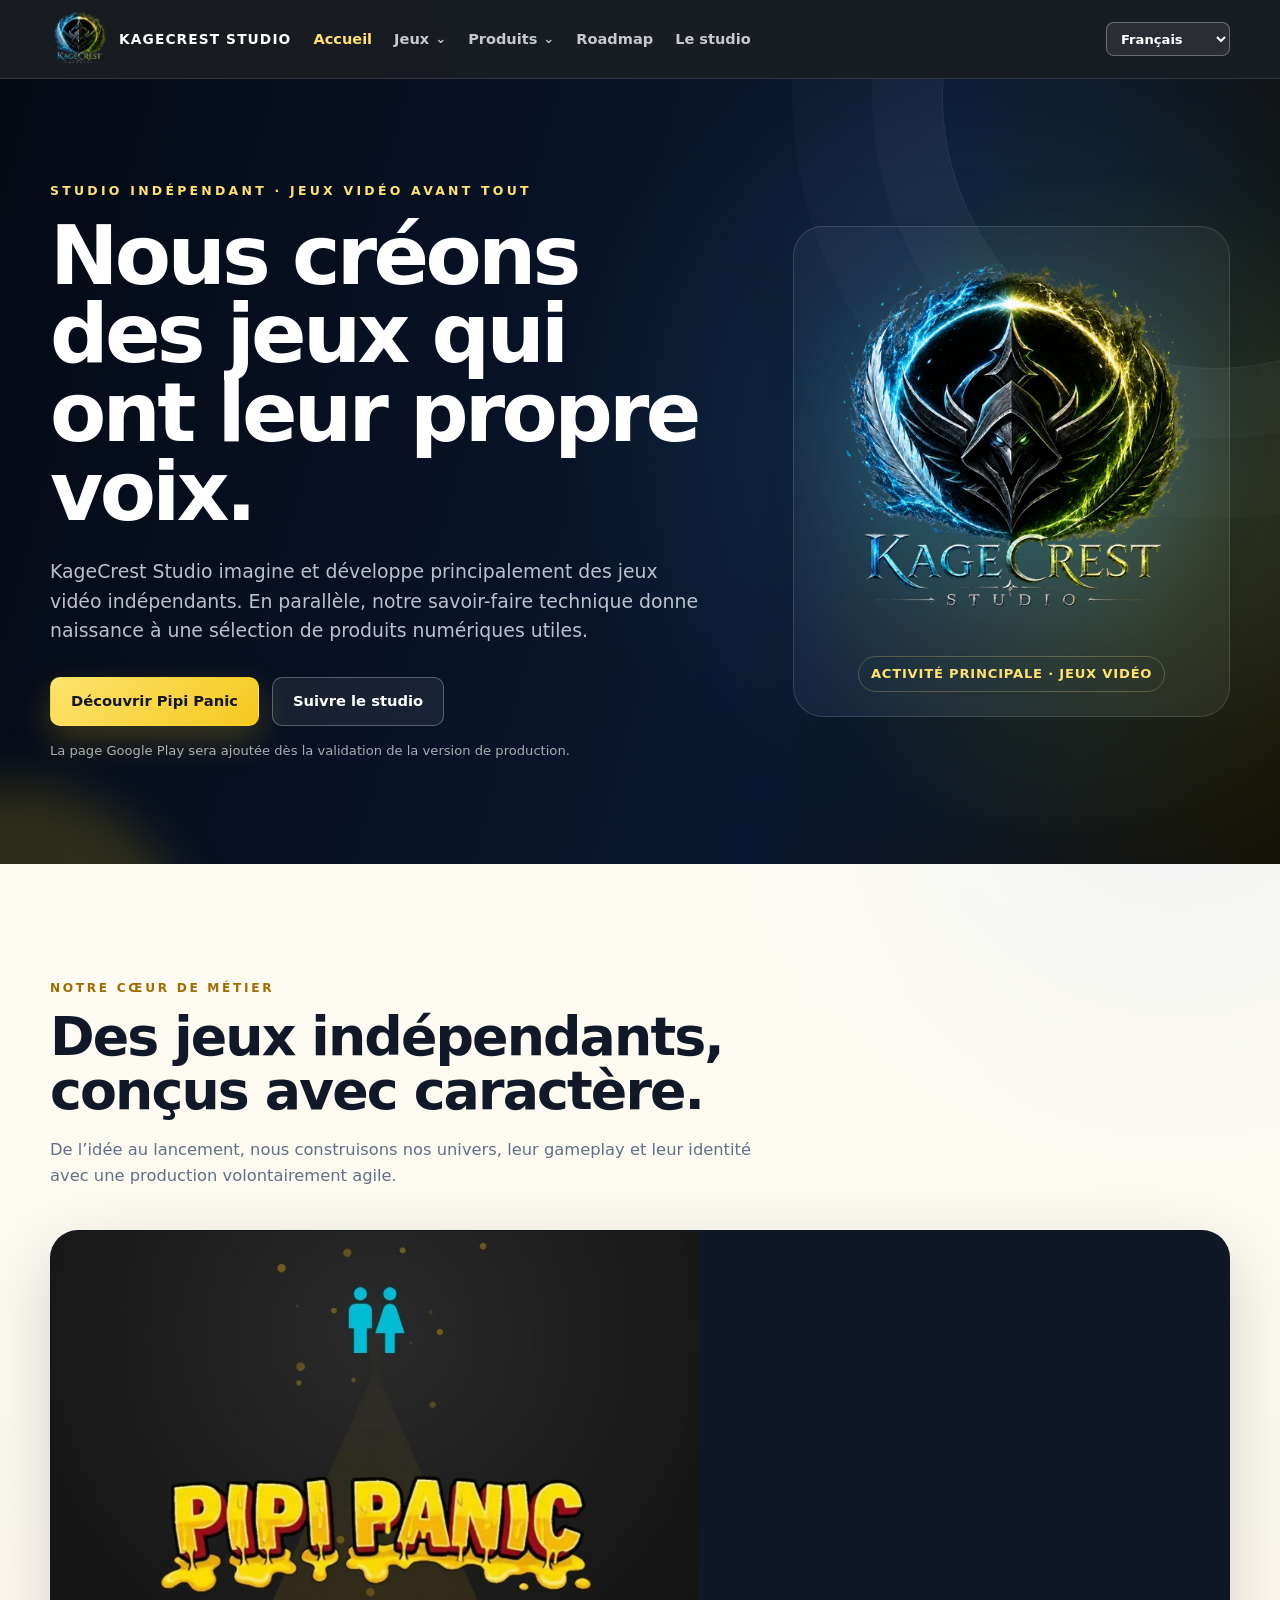
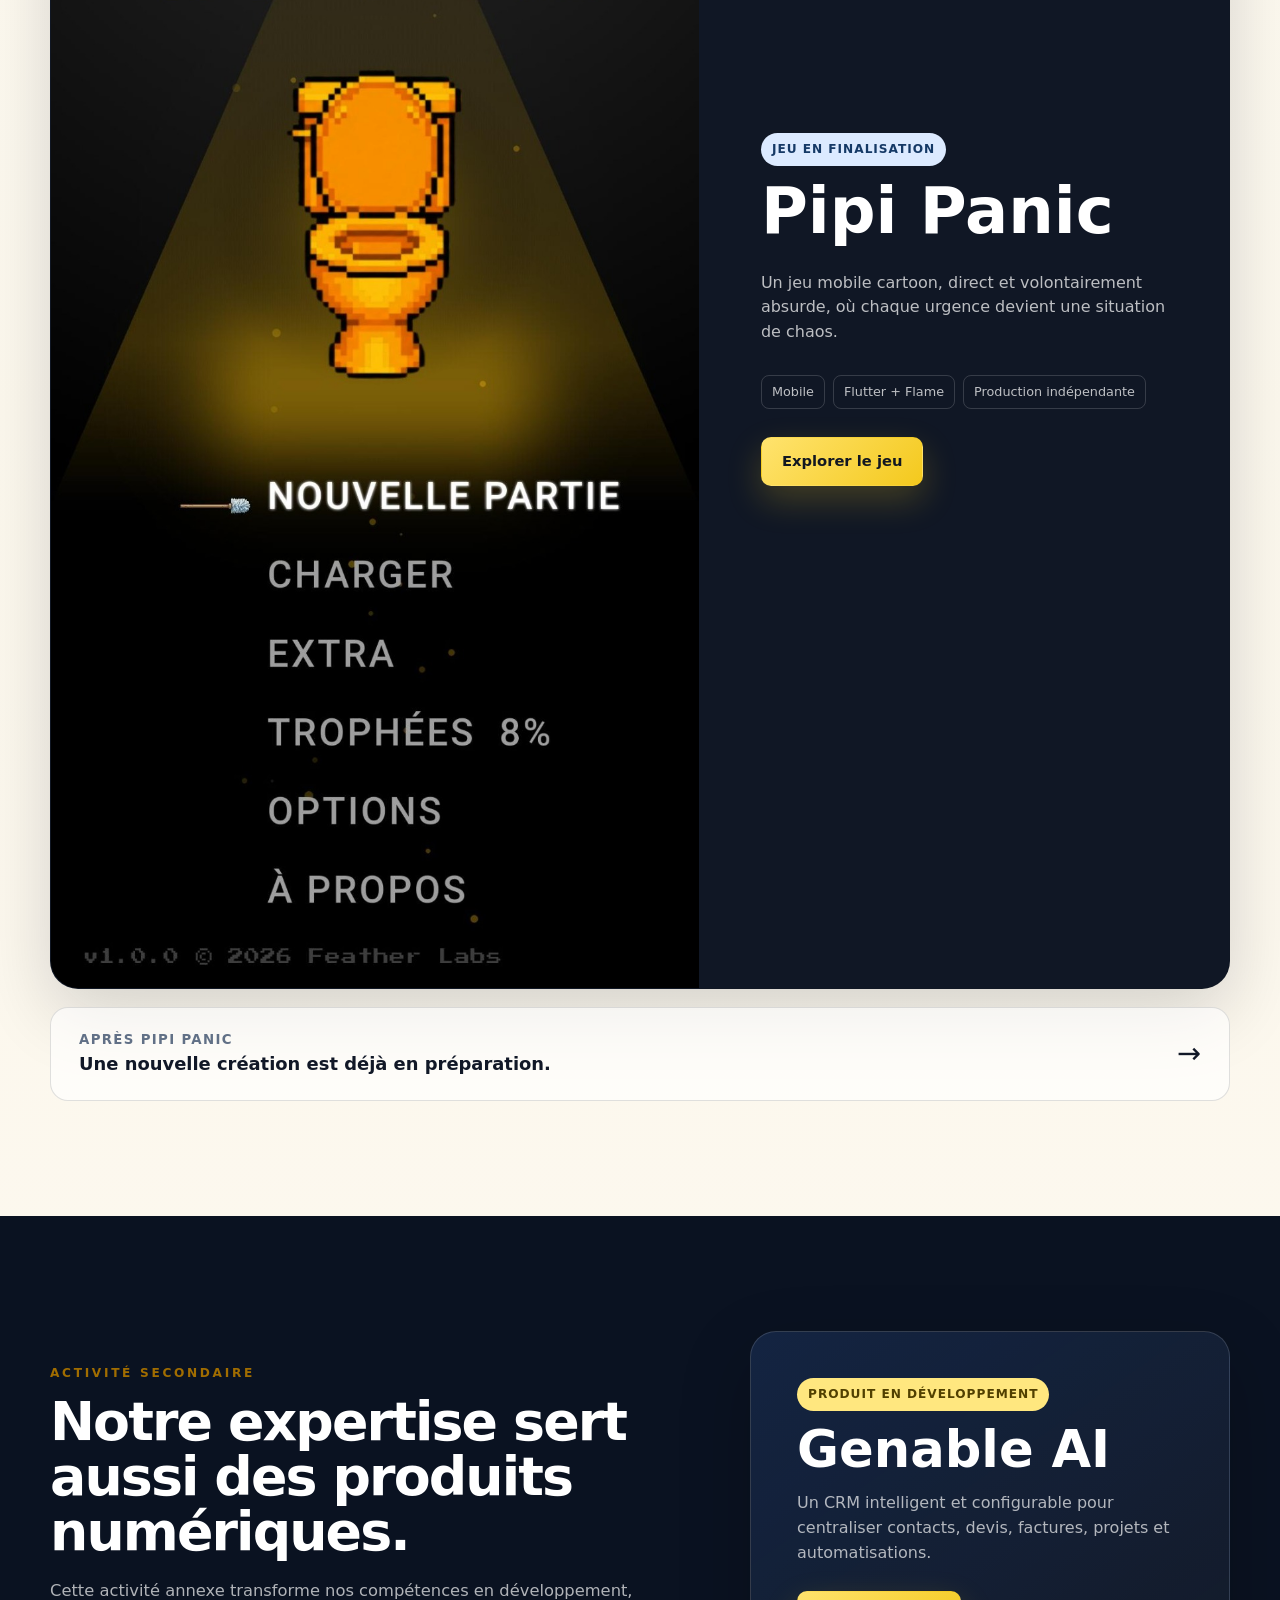
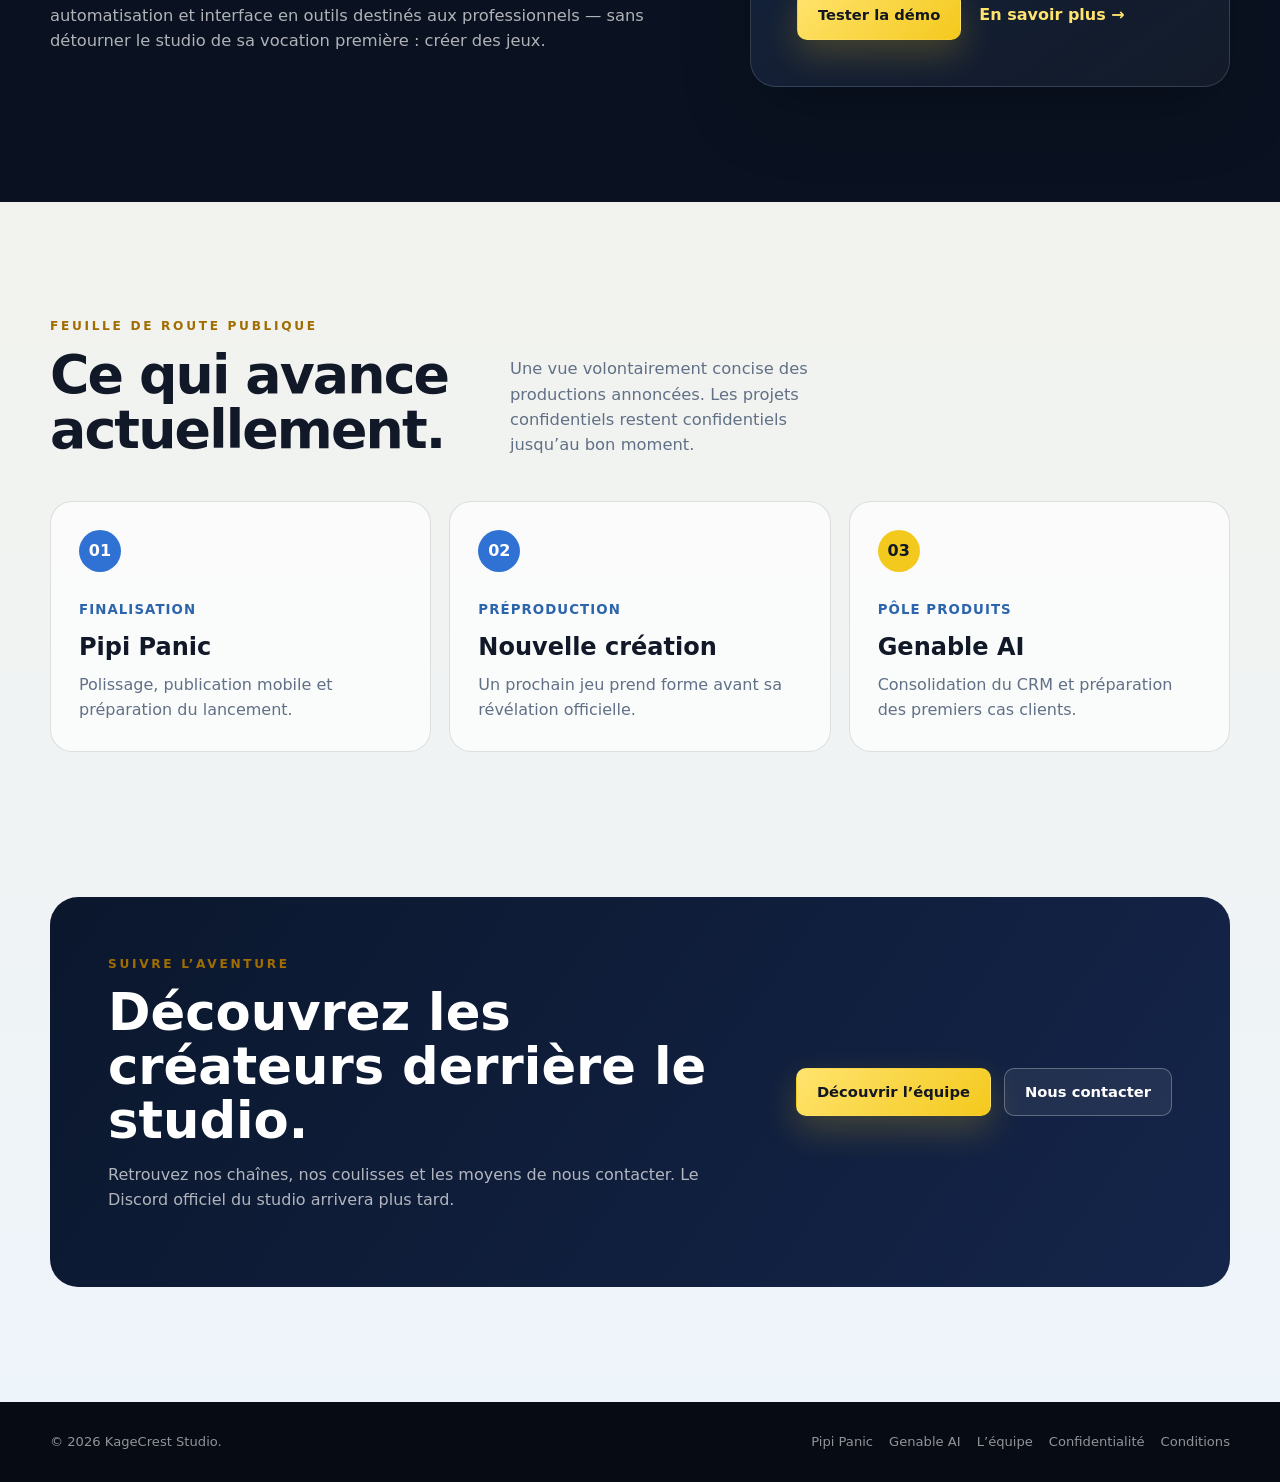
==== commit c9cbb8bf: "-Uniformise le header sur toutes les pages -Renommage de "Feather Labs Interactive" en "KageCrest St" ====
--- a/index.html
+++ b/index.html
@@ -4,32 +4,32 @@
 <meta charset="utf-8"/>
 <meta content="width=device-width, initial-scale=1" name="viewport"/>
 <meta content="#070b14" name="theme-color"/>
-<meta content="Feather Labs Interactive est un studio indépendant dédié avant tout aux jeux vidéo, avec un pôle secondaire de produits numériques." name="description"/>
+<meta content="KageCrest Studio est un studio indépendant dédié avant tout aux jeux vidéo, avec un pôle secondaire de produits numériques." name="description"/>
 <meta property="og:type" content="website"/>
-<meta property="og:site_name" content="Feather Labs Interactive"/>
-<meta property="og:title" content="Feather Labs Interactive — Jeux indépendants et produits numériques"/>
+<meta property="og:site_name" content="KageCrest Studio"/>
+<meta property="og:title" content="KageCrest Studio — Jeux indépendants et produits numériques"/>
 <meta property="og:description" content="Nous créons avant tout des jeux vidéo indépendants. En parallèle, nous développons une sélection de produits numériques utiles."/>
-<meta property="og:url" content="https://featherlabs2026.github.io/"/>
-<meta property="og:image" content="https://featherlabs2026.github.io/assets/feather-labs/social-share.png"/>
-<meta property="og:image:width" content="1536"/>
-<meta property="og:image:height" content="864"/>
-<meta property="og:image:alt" content="Logo Feather Labs Interactive sur un fond bleu nuit, cyan et or"/>
+<meta property="og:url" content="https://kagecrest.github.io/"/>
+<meta property="og:image" content="https://kagecrest.github.io/assets/kagecrest/social-share.png"/>
+<meta property="og:image:width" content="1200"/>
+<meta property="og:image:height" content="630"/>
+<meta property="og:image:alt" content="Logo KageCrest Studio — crête ailée bleue et verte sur fond sombre"/>
 <meta name="twitter:card" content="summary_large_image"/>
-<meta name="twitter:title" content="Feather Labs Interactive — Studio indépendant"/>
+<meta name="twitter:title" content="KageCrest Studio — Studio indépendant"/>
 <meta name="twitter:description" content="Jeux vidéo indépendants en activité principale, produits numériques en activité secondaire."/>
-<meta name="twitter:image" content="https://featherlabs2026.github.io/assets/feather-labs/social-share.png"/>
-<link rel="canonical" href="https://featherlabs2026.github.io/"/>
-<link rel="icon" type="image/webp" href="assets/feather-labs/brand-mark.webp"/>
-<link rel="apple-touch-icon" href="assets/feather-labs/brand-mark.webp"/>
-<title>Feather Labs Interactive — Studio de jeux indépendant</title>
+<meta name="twitter:image" content="https://kagecrest.github.io/assets/kagecrest/social-share.png"/>
+<link rel="canonical" href="https://kagecrest.github.io/"/>
+<link rel="icon" type="image/webp" href="assets/kagecrest/brand-mark.webp"/>
+<link rel="apple-touch-icon" href="assets/kagecrest/brand-mark.webp"/>
+<title>KageCrest Studio — Studio de jeux indépendant</title>
 <link href="studio-pages.css?v=20260723-home" rel="stylesheet"/>
 </head>
 <body data-page="home">
 <header class="site-header">
 <div class="container header-inner">
-<a aria-label="Feather Labs Interactive — accueil" class="brand" href="index.html" aria-current="page">
-<img alt="" class="brand-mark" src="assets/feather-labs/brand-mark.webp"/>
-<span>Feather Labs Interactive</span>
+<a aria-label="KageCrest Studio — accueil" class="brand" href="index.html" aria-current="page">
+<img alt="" class="brand-mark" src="assets/kagecrest/brand-mark.webp"/>
+<span>KageCrest Studio</span>
 </a>
 <nav aria-label="Navigation principale" class="nav">
 <a aria-current="page" data-i18n="navHome" href="index.html">Accueil</a>
@@ -46,15 +46,15 @@
 <div class="home-hero-copy">
 <p class="eyebrow" data-i18n="kicker">Studio indépendant · Jeux vidéo avant tout</p>
 <h1 data-i18n="heroTitle">Nous créons des jeux qui ont leur propre voix.</h1>
-<p class="hero-copy" data-i18n="heroCopy">Feather Labs Interactive imagine et développe principalement des jeux vidéo indépendants. En parallèle, notre savoir-faire technique donne naissance à une sélection de produits numériques utiles.</p>
+<p class="hero-copy" data-i18n="heroCopy">KageCrest Studio imagine et développe principalement des jeux vidéo indépendants. En parallèle, notre savoir-faire technique donne naissance à une sélection de produits numériques utiles.</p>
 <div class="hero-actions">
 <a class="button button-primary" data-i18n="discoverGame" href="pipi-panic.html">Découvrir Pipi Panic</a>
 <a class="button button-secondary" data-i18n="followStudio" href="about.html#equipe">Suivre le studio</a>
 </div>
 <p class="store-note" data-i18n="storeNote">La page Google Play sera ajoutée dès la validation de la version de production.</p>
 </div>
-<div class="home-brand-showcase" aria-label="Identité visuelle Feather Labs Interactive">
-<img src="assets/feather-labs/brand-mark.webp" alt="Logo Feather Labs Interactive"/>
+<div class="home-brand-showcase" aria-label="Identité visuelle KageCrest Studio">
+<img src="assets/kagecrest/brand-mark.webp" alt="Logo KageCrest Studio"/>
 <span data-i18n="primaryActivity">Activité principale · Jeux vidéo</span>
 </div>
 </div>
@@ -124,11 +124,11 @@
 <section class="section studio-cta">
 <div class="container cta-panel">
 <div><p class="section-kicker" data-i18n="ctaKicker">Suivre l’aventure</p><h2 data-i18n="ctaTitle">Découvrez les créateurs derrière le studio.</h2><p data-i18n="ctaCopy">Retrouvez nos chaînes, nos coulisses et les moyens de nous contacter. Le Discord officiel du studio arrivera plus tard.</p></div>
-<div class="hero-actions"><a class="button button-primary" data-i18n="meetTeam" href="about.html">Découvrir l’équipe</a><a class="button button-secondary" data-i18n="contact" href="mailto:featherlabs2026@gmail.com?subject=Contact%20Feather%20Labs%20Interactive">Nous contacter</a></div>
+<div class="hero-actions"><a class="button button-primary" data-i18n="meetTeam" href="about.html">Découvrir l’équipe</a><a class="button button-secondary" data-i18n="contact" href="mailto:featherlabs2026@gmail.com?subject=Contact%20KageCrest%20Studio">Nous contacter</a></div>
 </div>
 </section>
 </main>
-<footer class="site-footer"><div class="container footer-inner"><p>© 2026 Feather Labs Interactive.</p><nav aria-label="Navigation de pied de page" class="footer-links"><a href="pipi-panic.html">Pipi Panic</a><a href="genable-ai.html">Genable AI</a><a data-i18n="team" href="about.html">L’équipe</a><a data-i18n="privacy" href="privacy.html">Confidentialité</a><a data-i18n="terms" href="terms.html">Conditions</a></nav></div></footer>
+<footer class="site-footer"><div class="container footer-inner"><p>© 2026 KageCrest Studio.</p><nav aria-label="Navigation de pied de page" class="footer-links"><a href="pipi-panic.html">Pipi Panic</a><a href="genable-ai.html">Genable AI</a><a data-i18n="team" href="about.html">L’équipe</a><a data-i18n="privacy" href="privacy.html">Confidentialité</a><a data-i18n="terms" href="terms.html">Conditions</a></nav></div></footer>
 <script defer src="translations-base.js?v=20260723"></script>
 <script defer src="translations-pages.js?v=20260723"></script>
 <script defer src="brand-copy.js?v=20260723"></script>
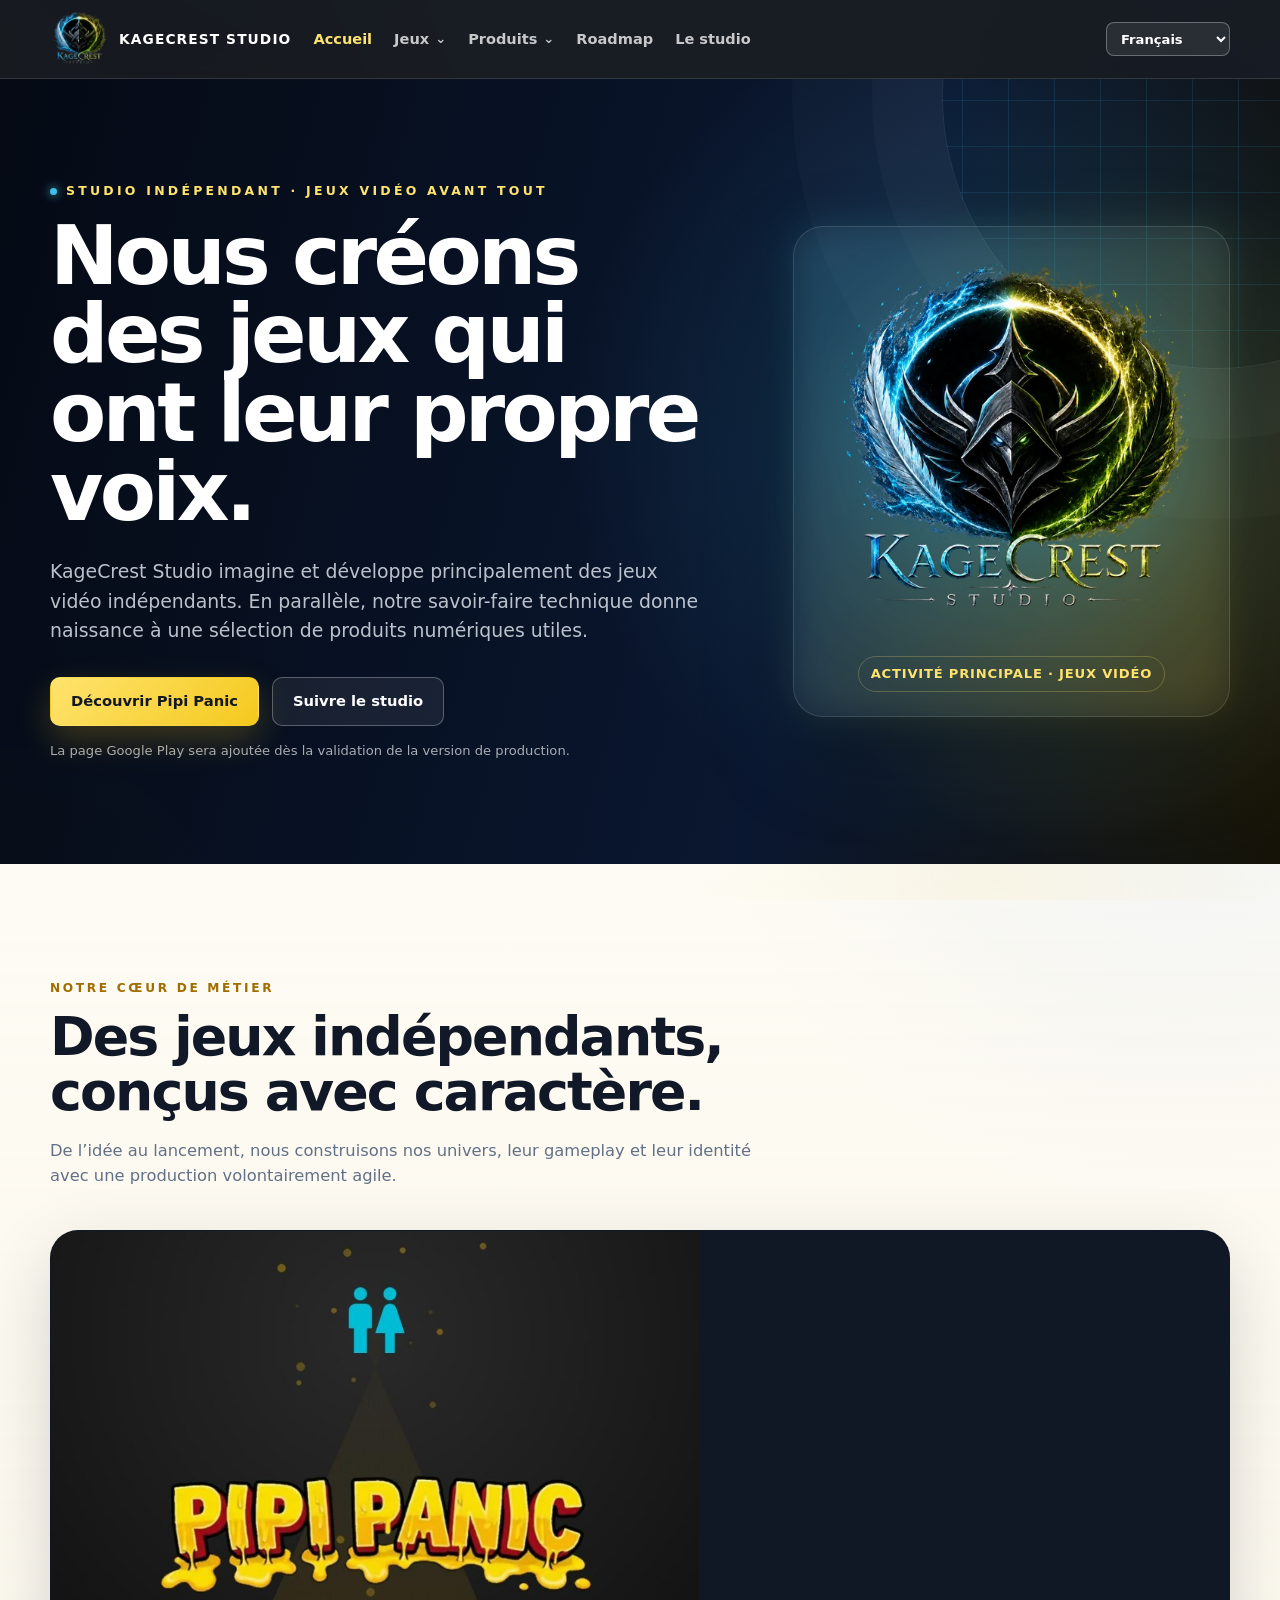
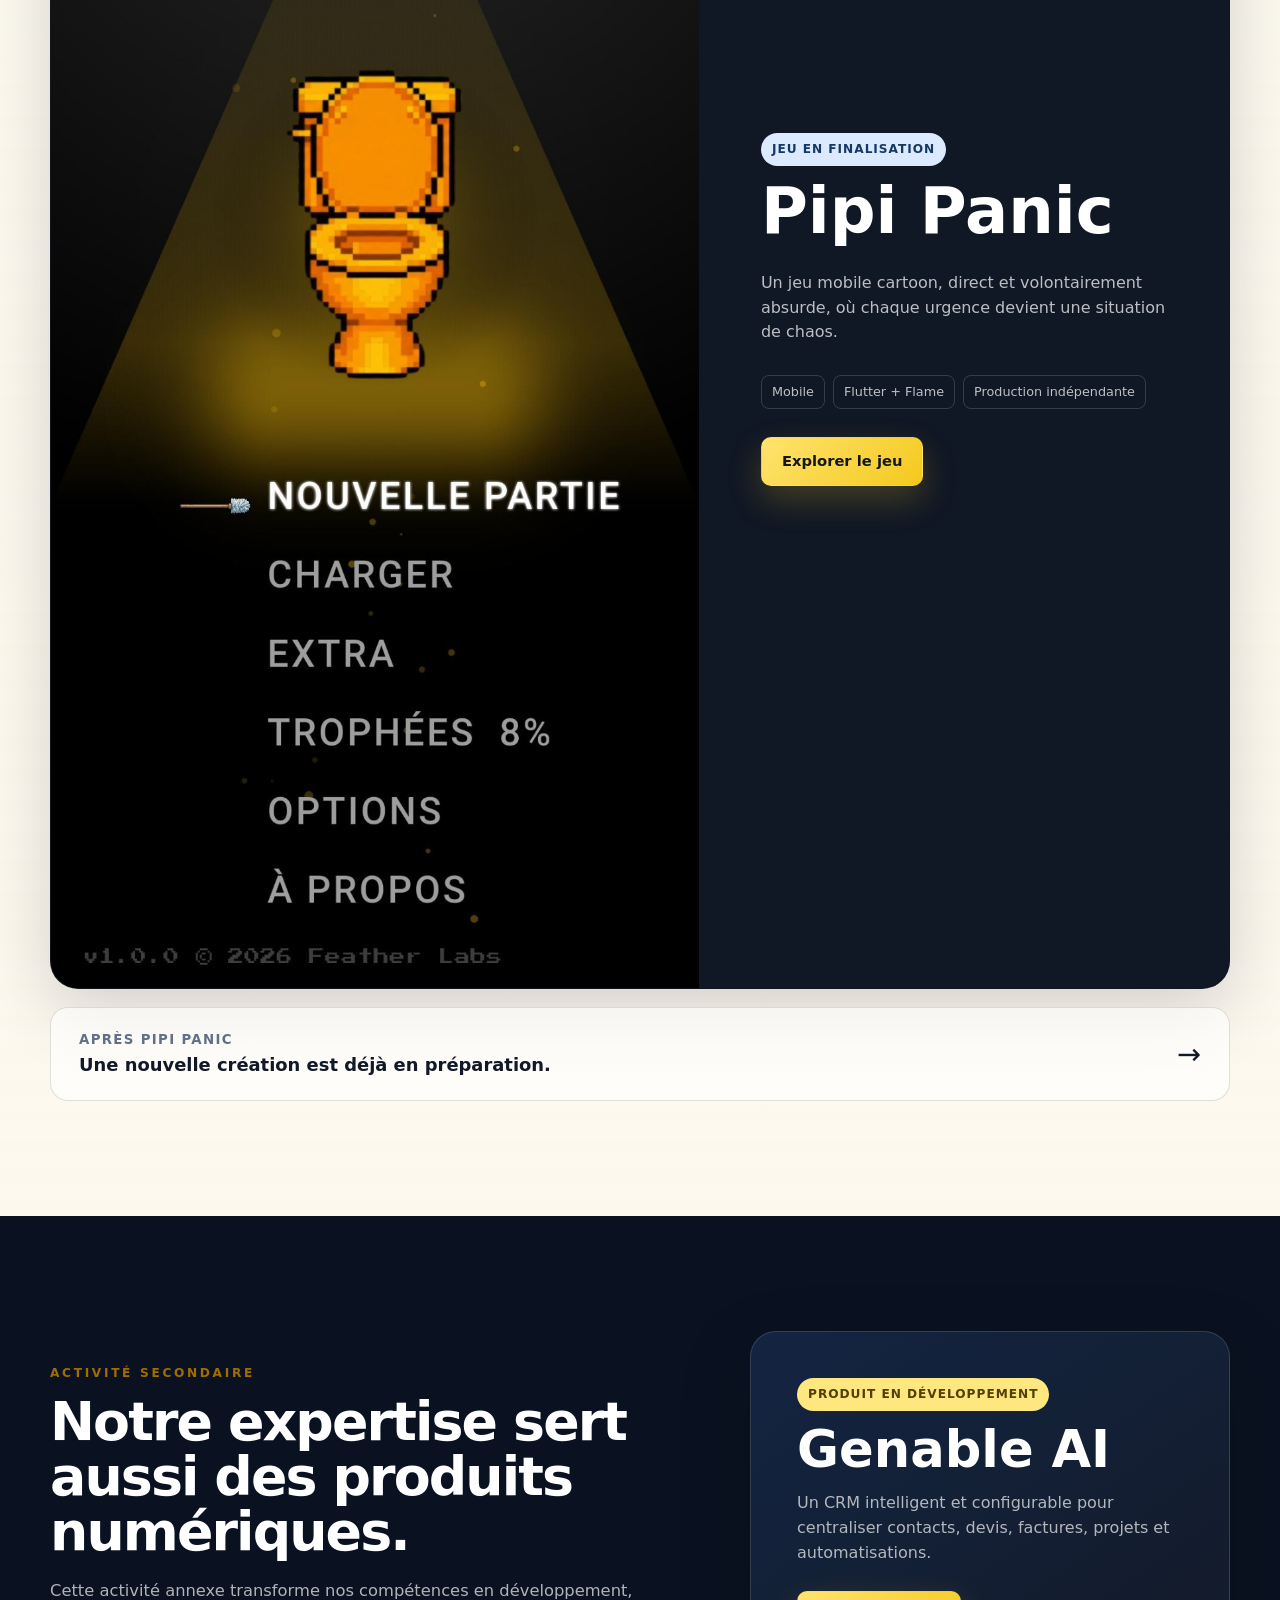
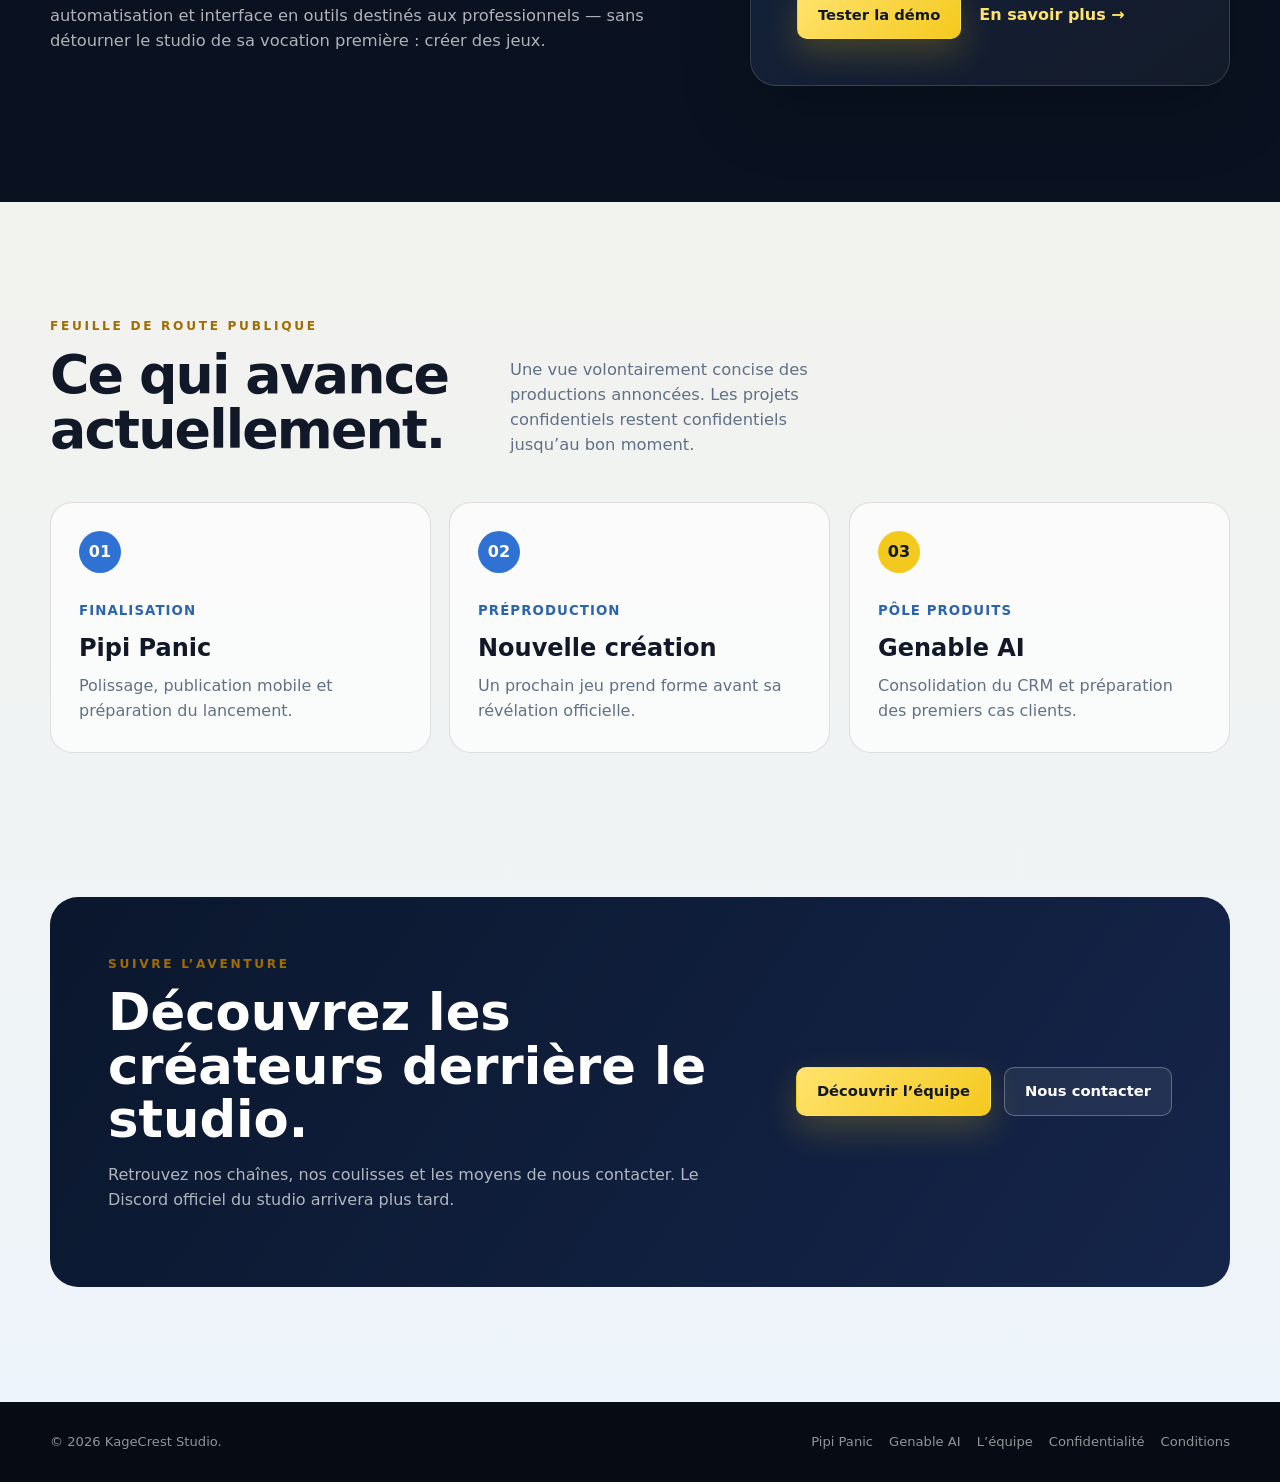
==== commit aa926d97: "[FR] * Ajoute une page Roadmap avec deux chronologies verticales (jeux et produits) au décor futuris" ====
--- a/index.html
+++ b/index.html
@@ -23,6 +23,7 @@
 <link rel="apple-touch-icon" href="assets/kagecrest/brand-mark.webp"/>
 <title>KageCrest Studio — Studio de jeux indépendant</title>
 <link href="studio-pages.css?v=20260723-home" rel="stylesheet"/>
+<link href="studio-fx.css?v=20260724" rel="stylesheet"/>
 </head>
 <body data-page="home">
 <header class="site-header">
@@ -132,6 +133,7 @@
 <script defer src="translations-base.js?v=20260723"></script>
 <script defer src="translations-pages.js?v=20260723"></script>
 <script defer src="brand-copy.js?v=20260723"></script>
-<script defer src="i18n.js?v=20260723-nav3"></script>
+<script defer src="i18n.js?v=20260724-roadmap"></script>
+<script defer src="studio-fx.js?v=20260724"></script>
 </body>
 </html>
--- a/studio-fx.css
+++ b/studio-fx.css
@@ -0,0 +1,340 @@
+/* =========================================================
+   KageCrest Studio — Couche d'effets futuristes (studio-fx)
+   Additive et namespacée (.fx-*) : ne modifie aucun style
+   existant. Pilotée par body[data-page] pour l'intensité.
+   Juillet 2026
+   ========================================================= */
+
+:root {
+  --fx-cyan: #3fbfe7;
+  --fx-magenta: #ff4d8d;
+  --fx-reveal-shift: 26px;
+  --fx-ease: cubic-bezier(.22, .61, .36, 1);
+}
+
+/* ---------------------------------------------------------
+   1. Fond « aurora » animé (toutes les pages vitrine)
+   --------------------------------------------------------- */
+
+body::before {
+  position: fixed;
+  z-index: -2;
+  inset: 0;
+  content: "";
+  pointer-events: none;
+  background:
+    radial-gradient(38rem 38rem at 12% -6%, rgba(77, 141, 255, .22), transparent 60%),
+    radial-gradient(34rem 34rem at 92% 12%, rgba(63, 191, 231, .18), transparent 60%),
+    radial-gradient(30rem 30rem at 78% 96%, rgba(244, 201, 29, .14), transparent 62%);
+  background-repeat: no-repeat;
+  animation: fx-aurora 22s ease-in-out infinite alternate;
+  will-change: transform, opacity;
+}
+
+@keyframes fx-aurora {
+  0% {
+    transform: translate3d(-2%, -1%, 0) scale(1.02);
+    opacity: .85;
+  }
+
+  50% {
+    transform: translate3d(2%, 1.5%, 0) scale(1.08);
+    opacity: 1;
+  }
+
+  100% {
+    transform: translate3d(-1%, 2%, 0) scale(1.04);
+    opacity: .9;
+  }
+}
+
+/* Sur fonds sombres (hero, sections dark), l'aurora respire un peu plus. */
+.page-hero {
+  isolation: isolate;
+}
+
+/* ---------------------------------------------------------
+   2. Barre de progression de scroll (injectée par le JS)
+   --------------------------------------------------------- */
+
+.fx-scroll-progress {
+  position: fixed;
+  z-index: 60;
+  top: 0;
+  left: 0;
+  width: 0;
+  height: 3px;
+  pointer-events: none;
+  background: linear-gradient(90deg, var(--yellow, #f4c91d), var(--fx-cyan), var(--blue, #4d8dff));
+  box-shadow: 0 0 12px rgba(63, 191, 231, .55);
+  transition: width .1s linear;
+}
+
+/* ---------------------------------------------------------
+   3. Reveal au scroll (état posé par le JS)
+   --------------------------------------------------------- */
+
+[data-fx-reveal] {
+  opacity: 0;
+  transform: translateY(var(--fx-reveal-shift));
+  transition:
+    opacity .7s var(--fx-ease),
+    transform .7s var(--fx-ease);
+  transition-delay: calc(var(--fx-i, 0) * 70ms);
+  will-change: opacity, transform;
+}
+
+[data-fx-reveal].is-revealed {
+  opacity: 1;
+  transform: none;
+}
+
+/* ---------------------------------------------------------
+   4. Néon / glow premium (survol) — toutes pages vitrine
+   --------------------------------------------------------- */
+
+.button-primary {
+  position: relative;
+  box-shadow:
+    0 14px 34px rgba(244, 201, 29, .22),
+    0 0 0 0 rgba(255, 227, 110, .0);
+  transition:
+    transform .18s ease,
+    border-color .18s ease,
+    background .18s ease,
+    box-shadow .3s ease;
+}
+
+.button-primary:hover {
+  box-shadow:
+    0 16px 40px rgba(244, 201, 29, .32),
+    0 0 26px rgba(255, 227, 110, .35);
+}
+
+.button-secondary {
+  transition:
+    transform .18s ease,
+    border-color .18s ease,
+    background .18s ease,
+    box-shadow .3s ease;
+}
+
+.button-secondary:hover {
+  border-color: rgba(63, 191, 231, .55);
+  box-shadow: 0 0 22px rgba(63, 191, 231, .25);
+}
+
+/* Cartes : élévation + liseré lumineux au survol. */
+.value-card,
+.feature-card,
+.product-card-home,
+.progress-cards article,
+.preset-card,
+.roadmap-category,
+.person-card,
+.hero-panel {
+  transition:
+    transform .28s var(--fx-ease),
+    box-shadow .28s var(--fx-ease),
+    border-color .28s var(--fx-ease);
+}
+
+.value-card:hover,
+.feature-card:hover,
+.product-card-home:hover,
+.progress-cards article:hover,
+.preset-card:hover,
+.roadmap-category:hover {
+  transform: translateY(-4px);
+  border-color: rgba(63, 191, 231, .4);
+  box-shadow:
+    0 22px 55px rgba(7, 13, 28, .18),
+    0 0 30px rgba(63, 191, 231, .14);
+}
+
+/* Le hero-panel / brand showcase gagne un halo cyan/jaune permanent doux. */
+.home-brand-showcase,
+.hero-panel {
+  position: relative;
+}
+
+.home-brand-showcase::after {
+  position: absolute;
+  z-index: -1;
+  inset: -1px;
+  content: "";
+  border-radius: inherit;
+  background: linear-gradient(135deg, rgba(63, 191, 231, .5), rgba(244, 201, 29, .35));
+  opacity: .35;
+  filter: blur(18px);
+  animation: fx-halo 6s ease-in-out infinite alternate;
+}
+
+@keyframes fx-halo {
+  from { opacity: .22; }
+  to { opacity: .5; }
+}
+
+/* ---------------------------------------------------------
+   5. Couche CYBER — accueil + pages jeux uniquement
+      body[data-page="home" | "pipi-panic" | "next-project"]
+   --------------------------------------------------------- */
+
+/* Grille en perspective + scanlines sur le hero. */
+body[data-page="home"] .page-hero::before,
+body[data-page="pipi-panic"] .page-hero::before,
+body[data-page="next-project"] .page-hero::before,
+body[data-page="roadmap"] .page-hero::before {
+  /* On conserve le décor rond existant ET on ajoute la grille via background. */
+  background-image:
+    linear-gradient(rgba(63, 191, 231, .12) 1px, transparent 1px),
+    linear-gradient(90deg, rgba(63, 191, 231, .12) 1px, transparent 1px);
+  background-size: 46px 46px, 46px 46px;
+  background-position: center top;
+  animation: fx-grid 7s linear infinite;
+}
+
+@keyframes fx-grid {
+  from { background-position: center 0, 0 center; }
+  to { background-position: center 46px, 46px center; }
+}
+
+/* Voile de scanlines très discret au-dessus du hero cyber. */
+body[data-page="home"] .page-hero > .container,
+body[data-page="pipi-panic"] .page-hero > .container,
+body[data-page="next-project"] .page-hero > .container,
+body[data-page="roadmap"] .page-hero > .container {
+  position: relative;
+  z-index: 1;
+}
+
+body[data-page="home"] .page-hero::after,
+body[data-page="pipi-panic"] .page-hero::after,
+body[data-page="next-project"] .page-hero::after,
+body[data-page="roadmap"] .page-hero::after {
+  background-image: repeating-linear-gradient(
+    to bottom,
+    rgba(255, 255, 255, .035) 0,
+    rgba(255, 255, 255, .035) 1px,
+    transparent 1px,
+    transparent 3px
+  );
+  mix-blend-mode: overlay;
+  opacity: .5;
+}
+
+/* Puce « signal » cyber ajoutée devant les kickers des pages jeux. */
+body[data-page="home"] .eyebrow::before,
+body[data-page="pipi-panic"] .eyebrow::before,
+body[data-page="next-project"] .eyebrow::before,
+body[data-page="roadmap"] .eyebrow::before {
+  display: inline-block;
+  width: 7px;
+  height: 7px;
+  margin-right: 9px;
+  content: "";
+  border-radius: 50%;
+  background: var(--fx-cyan);
+  box-shadow: 0 0 10px var(--fx-cyan);
+  animation: fx-pulse 1.6s ease-in-out infinite;
+  vertical-align: middle;
+}
+
+@keyframes fx-pulse {
+  0%, 100% { opacity: 1; transform: scale(1); }
+  50% { opacity: .35; transform: scale(.7); }
+}
+
+/* ---------------------------------------------------------
+   6. Boutons magnétiques (transform posé inline par le JS,
+      on garantit juste une transition douce au retour).
+   --------------------------------------------------------- */
+
+.fx-magnetic {
+  transition: transform .2s var(--fx-ease);
+}
+
+/* ---------------------------------------------------------
+   7. Anti-débordement mobile
+   Les items de grille ont un min-width:auto par défaut : leur
+   contenu peut forcer une piste plus large que le conteneur et
+   provoquer un débordement horizontal (rogné par overflow:hidden
+   sur les hero). min-width:0 rétablit un dimensionnement correct.
+   --------------------------------------------------------- */
+
+.hero-layout > *,
+.home-hero-layout > *,
+.product-positioning > *,
+.featured-game > *,
+.cta-panel > *,
+.roadmap-lanes > *,
+.demo-preset-layout > *,
+.roadmap-preview-heading > *,
+.access-box > *,
+.rm-card {
+  min-width: 0;
+}
+
+/* Les mots très longs (emails, noms de modules) ne débordent pas. */
+.hero-copy,
+.rm-card p,
+.access-box p,
+.cta-panel p {
+  overflow-wrap: break-word;
+}
+
+/* Titres : les mots français longs (« accompagnement », « indépendant »… )
+   peuvent dépasser la police XXL du hero sur mobile. On autorise la césure
+   et, en dernier recours, la coupure du mot pour éviter tout débordement. */
+.page-hero h1,
+.section-title,
+.rm-lane-head h2,
+.rm-card h3,
+.featured-game-copy h3,
+.product-card-home h3,
+.cta-panel h2,
+.access-box h2 {
+  overflow-wrap: break-word;
+  hyphens: auto;
+}
+
+/* Sur très petits écrans, on abaisse la police XXL des titres pour que
+   les longs mots français tiennent sans coupure disgracieuse. */
+@media (max-width: 430px) {
+  .page-hero h1 {
+    font-size: clamp(2rem, 10.5vw, 3.4rem);
+  }
+
+  .section-title {
+    font-size: clamp(1.7rem, 8vw, 2.6rem);
+  }
+}
+
+/* ---------------------------------------------------------
+   8. Accessibilité — respect de prefers-reduced-motion
+   --------------------------------------------------------- */
+
+@media (prefers-reduced-motion: reduce) {
+  body::before,
+  .home-brand-showcase::after,
+  body[data-page="home"] .page-hero::before,
+  body[data-page="pipi-panic"] .page-hero::before,
+  body[data-page="next-project"] .page-hero::before,
+  body[data-page="roadmap"] .page-hero::before,
+  body[data-page="home"] .eyebrow::before,
+  body[data-page="pipi-panic"] .eyebrow::before,
+  body[data-page="next-project"] .eyebrow::before,
+  body[data-page="roadmap"] .eyebrow::before {
+    animation: none !important;
+  }
+
+  [data-fx-reveal] {
+    opacity: 1 !important;
+    transform: none !important;
+    transition: none !important;
+  }
+
+  .fx-scroll-progress {
+    display: none;
+  }
+}
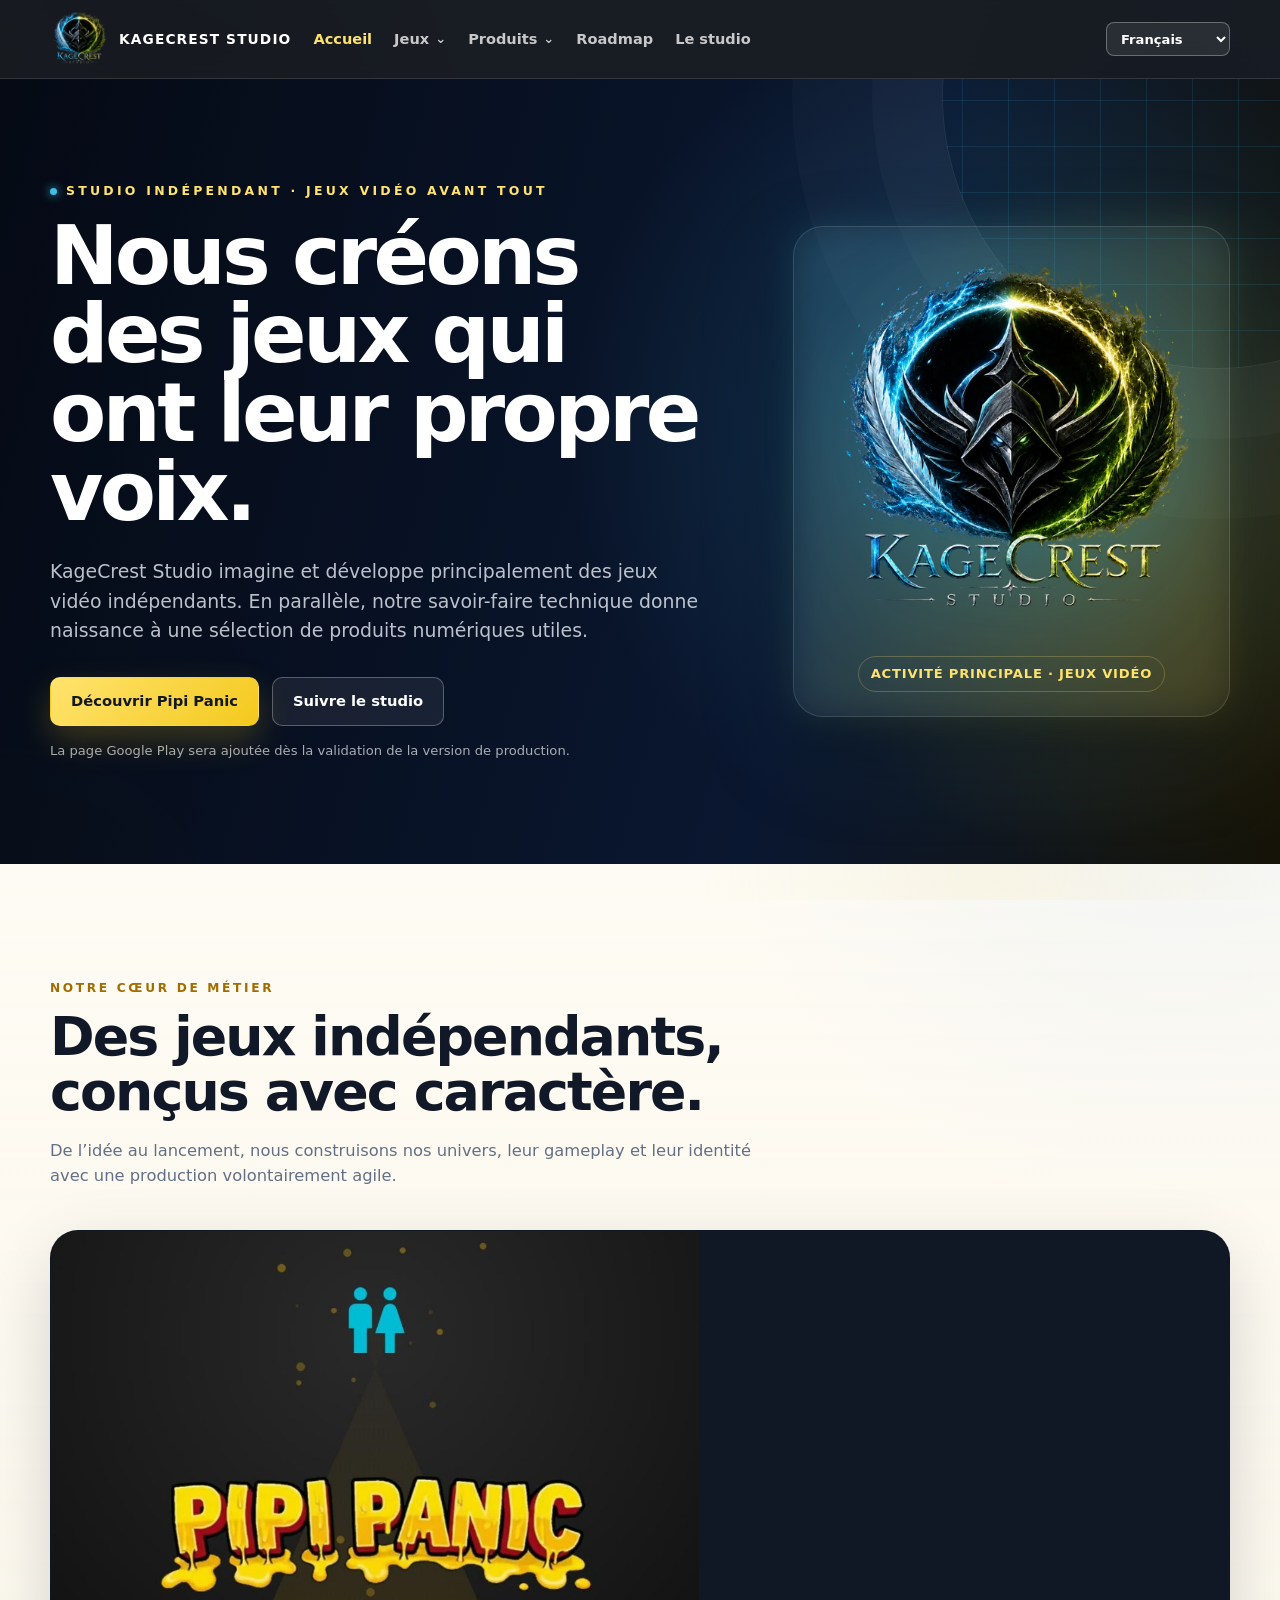
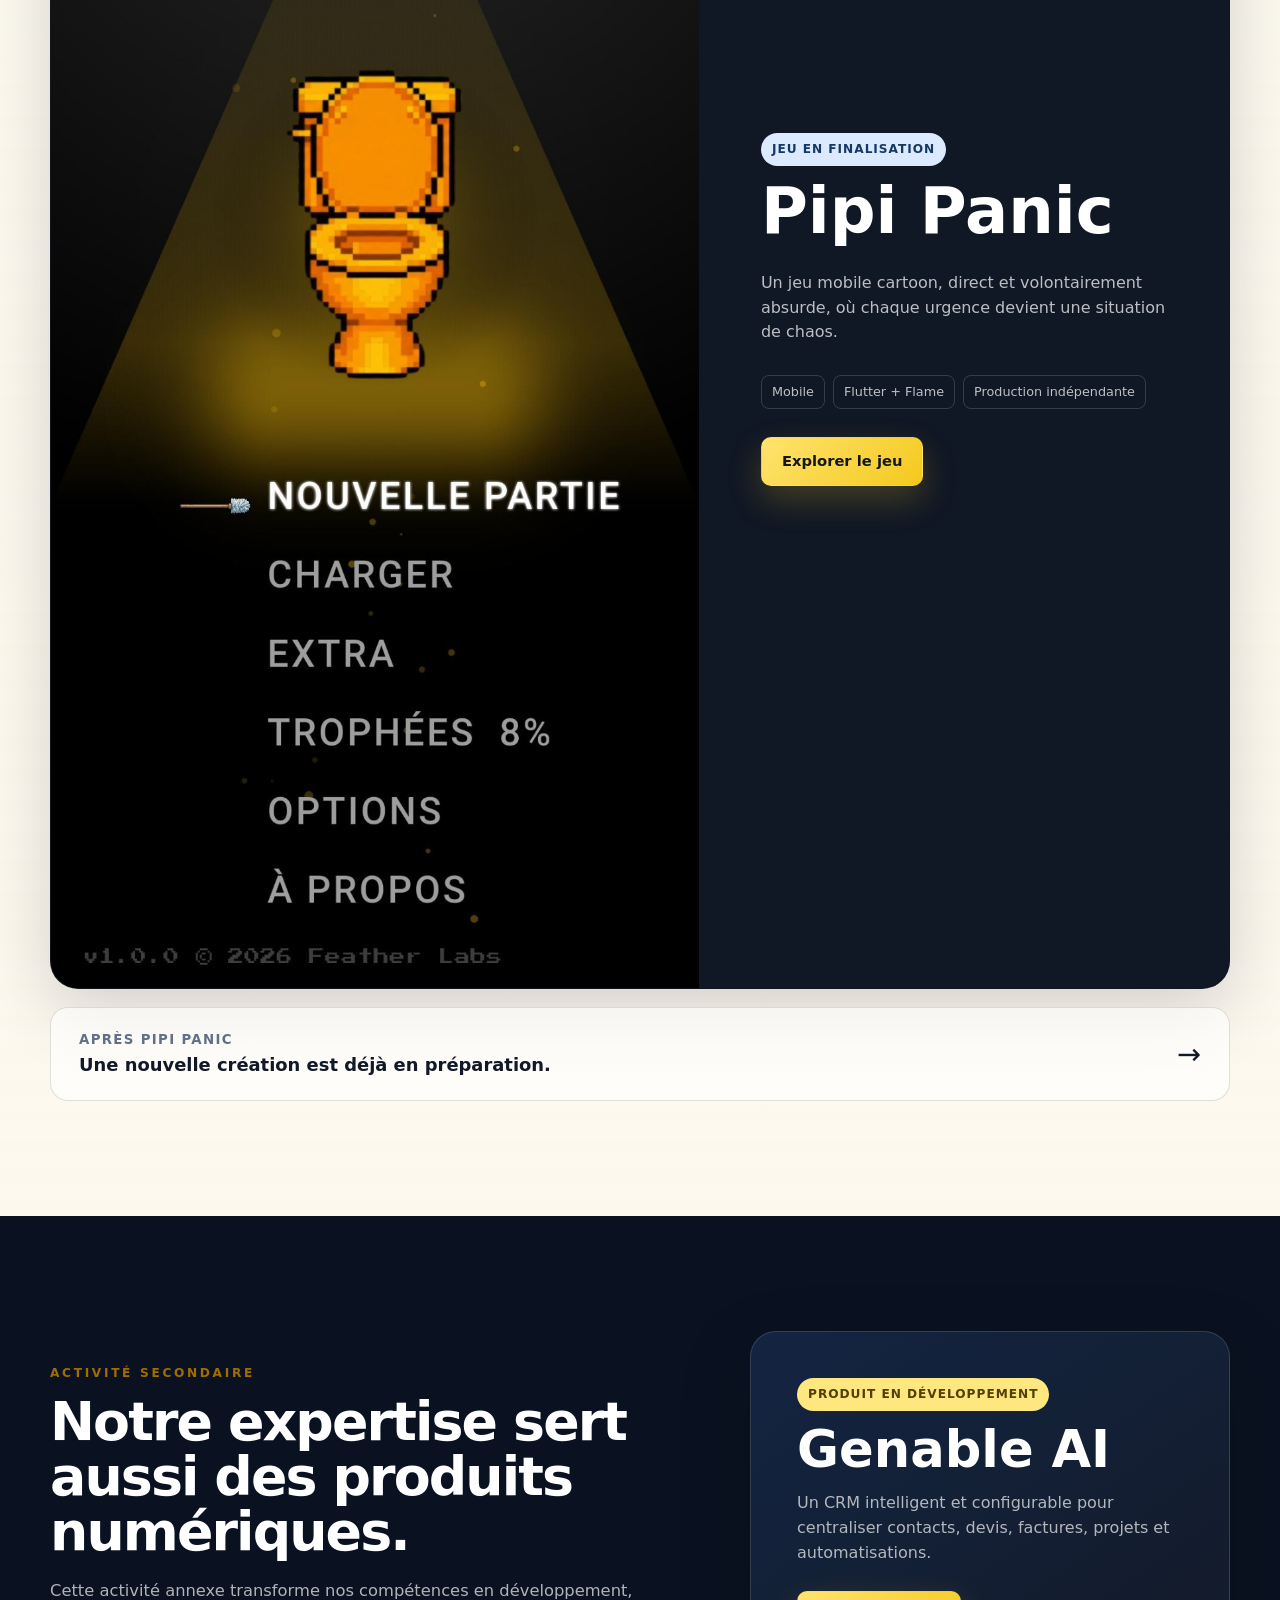
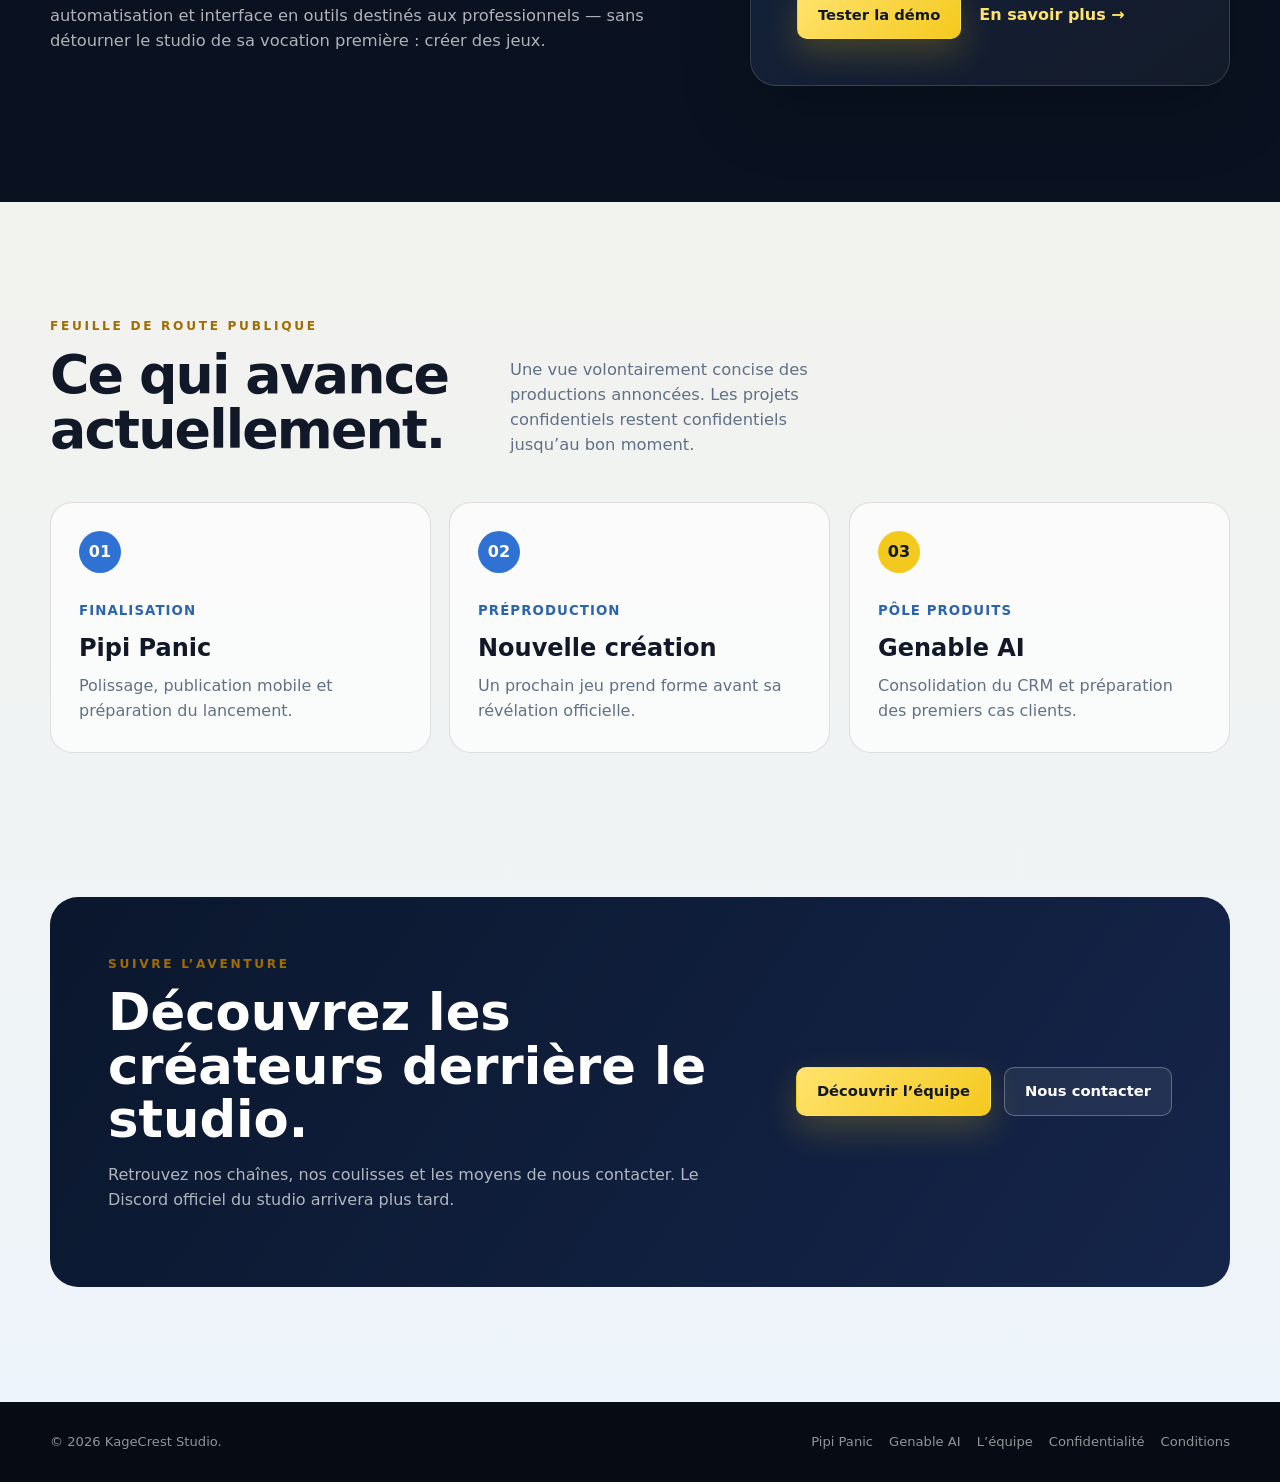
==== commit e394678b: "[FR] * Réduit la taille des titres de hero trop grands sur Genable AI et Le studio * Supprime la cés" ====
--- a/index.html
+++ b/index.html
@@ -23,7 +23,7 @@
 <link rel="apple-touch-icon" href="assets/kagecrest/brand-mark.webp"/>
 <title>KageCrest Studio — Studio de jeux indépendant</title>
 <link href="studio-pages.css?v=20260723-home" rel="stylesheet"/>
-<link href="studio-fx.css?v=20260724" rel="stylesheet"/>
+<link href="studio-fx.css?v=20260724b" rel="stylesheet"/>
 </head>
 <body data-page="home">
 <header class="site-header">
--- a/studio-fx.css
+++ b/studio-fx.css
@@ -284,8 +284,8 @@
 }
 
 /* Titres : les mots français longs (« accompagnement », « indépendant »… )
-   peuvent dépasser la police XXL du hero sur mobile. On autorise la césure
-   et, en dernier recours, la coupure du mot pour éviter tout débordement. */
+   ne débordent pas. Coupure uniquement en dernier recours (pas de césure
+   automatique, qui produit des tirets disgracieux sur desktop). */
 .page-hero h1,
 .section-title,
 .rm-lane-head h2,
@@ -295,14 +295,21 @@
 .cta-panel h2,
 .access-box h2 {
   overflow-wrap: break-word;
-  hyphens: auto;
-}
-
-/* Sur très petits écrans, on abaisse la police XXL des titres pour que
-   les longs mots français tiennent sans coupure disgracieuse. */
+  hyphens: manual;
+}
+
+/* La police XXL du hero (jusqu'à 6,4rem) est trop grande pour les titres
+   longs (Genable, Le studio) : ils s'étalent sur trop de lignes. On abaisse
+   le plafond pour un rendu plus équilibré. L'accueil est exclu : sa vitrine
+   conserve son grand titre. */
+body:not([data-page="home"]) .page-hero h1 {
+  font-size: clamp(2.4rem, 4.6vw, 4.2rem);
+}
+
+/* Sur très petits écrans, on réduit encore pour que les longs mots tiennent. */
 @media (max-width: 430px) {
-  .page-hero h1 {
-    font-size: clamp(2rem, 10.5vw, 3.4rem);
+  body:not([data-page="home"]) .page-hero h1 {
+    font-size: clamp(2rem, 9vw, 3rem);
   }
 
   .section-title {
